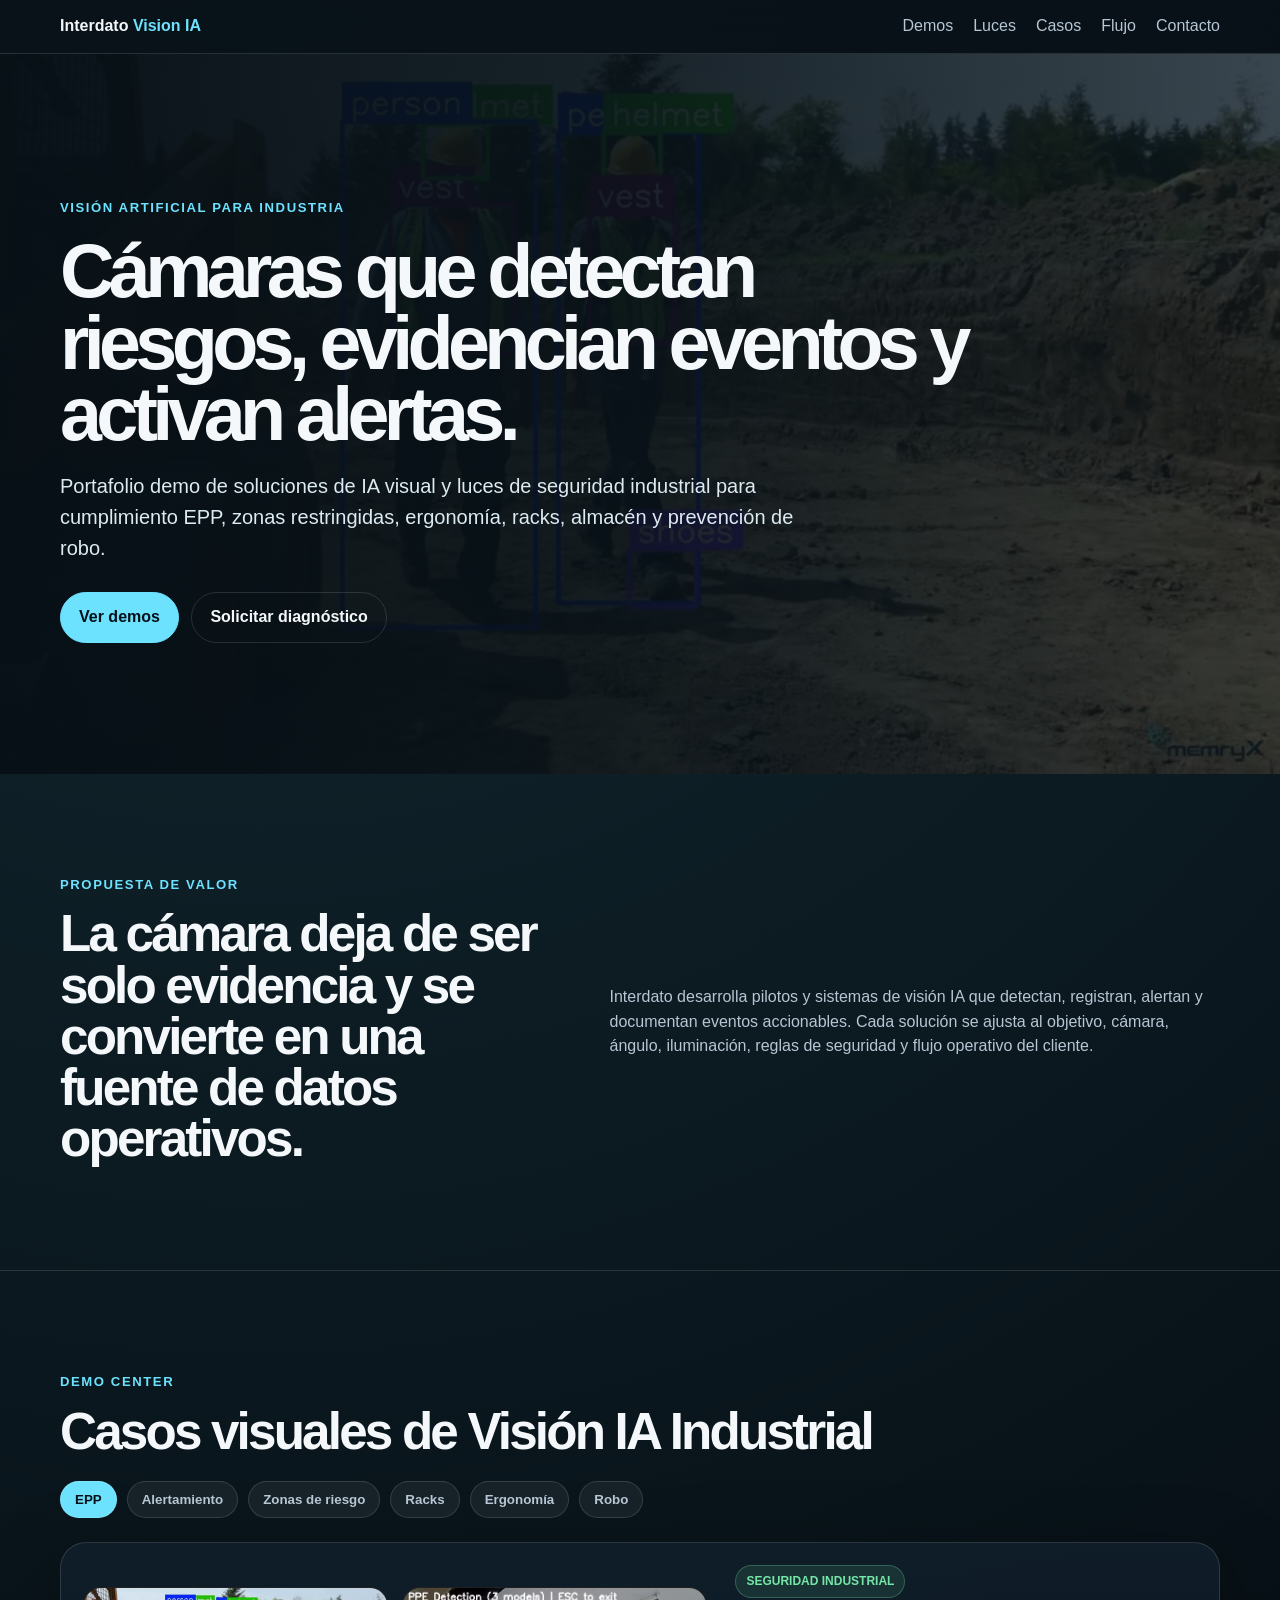
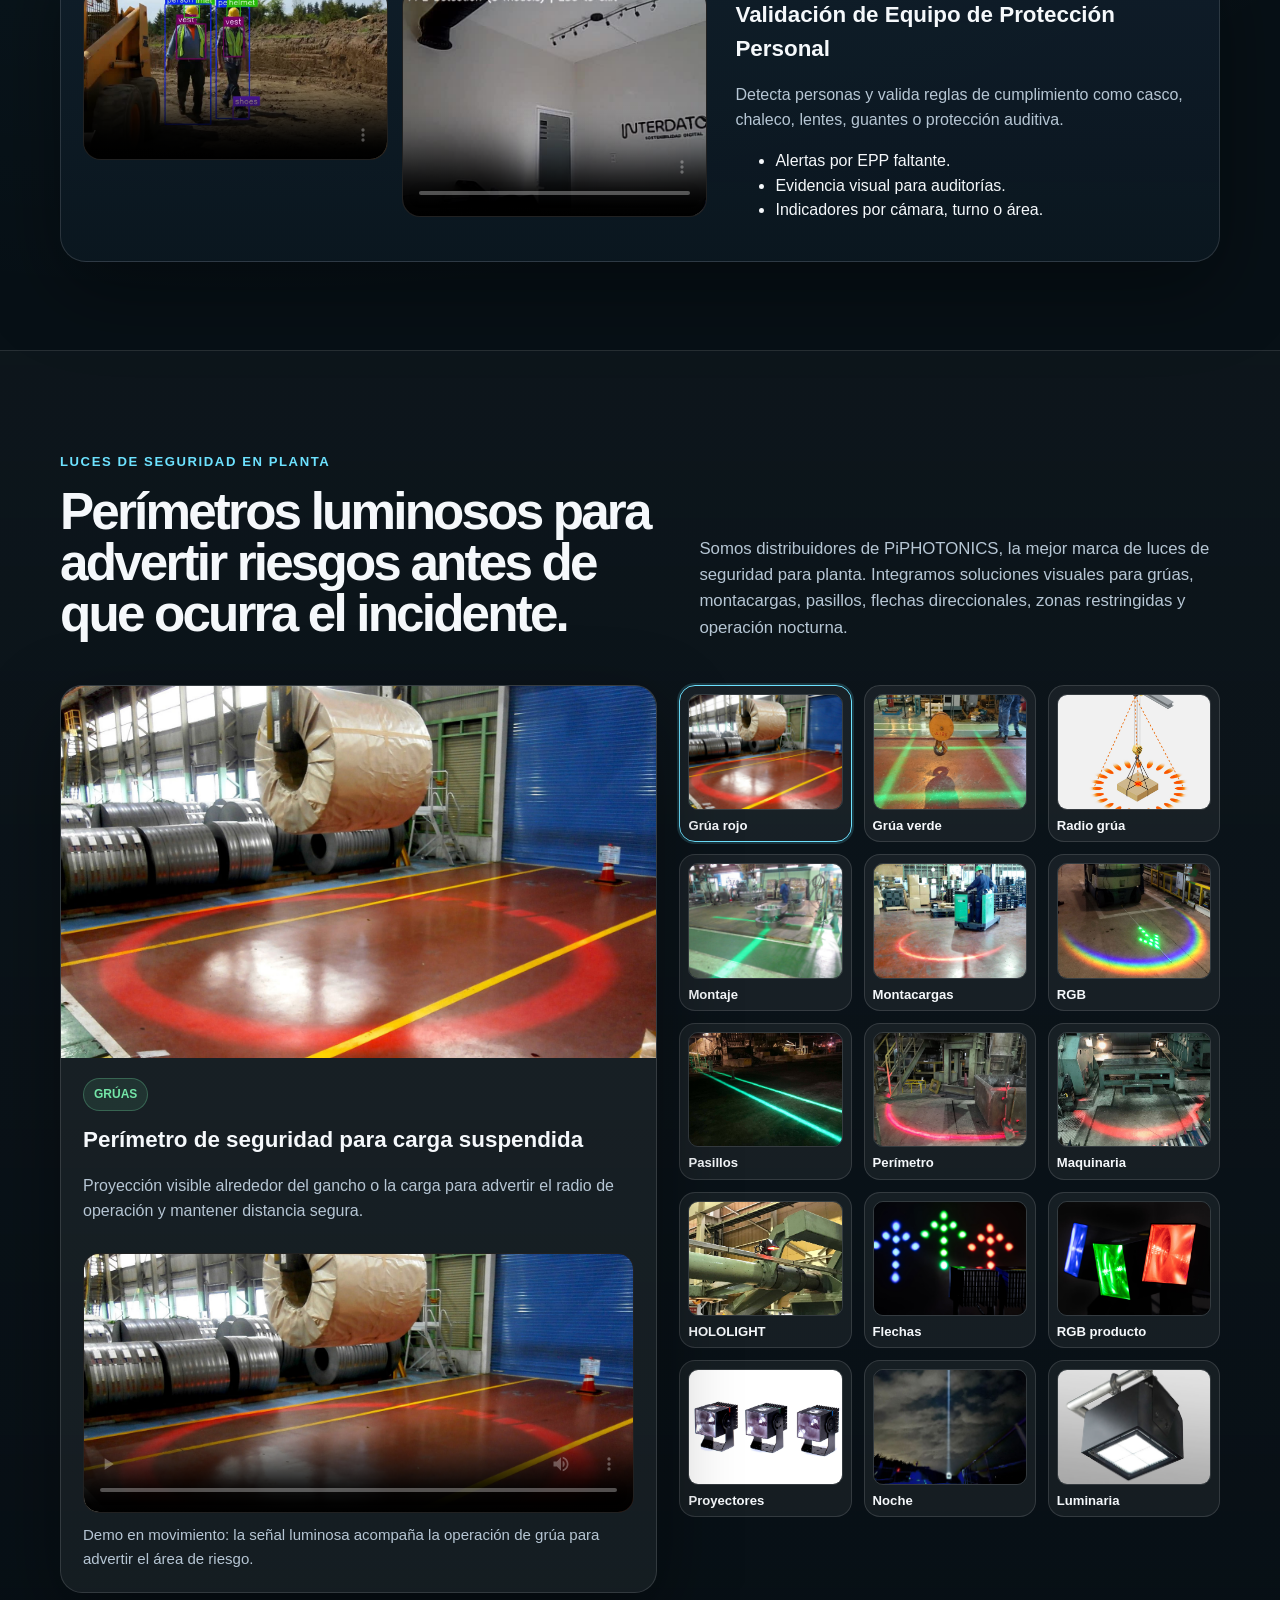
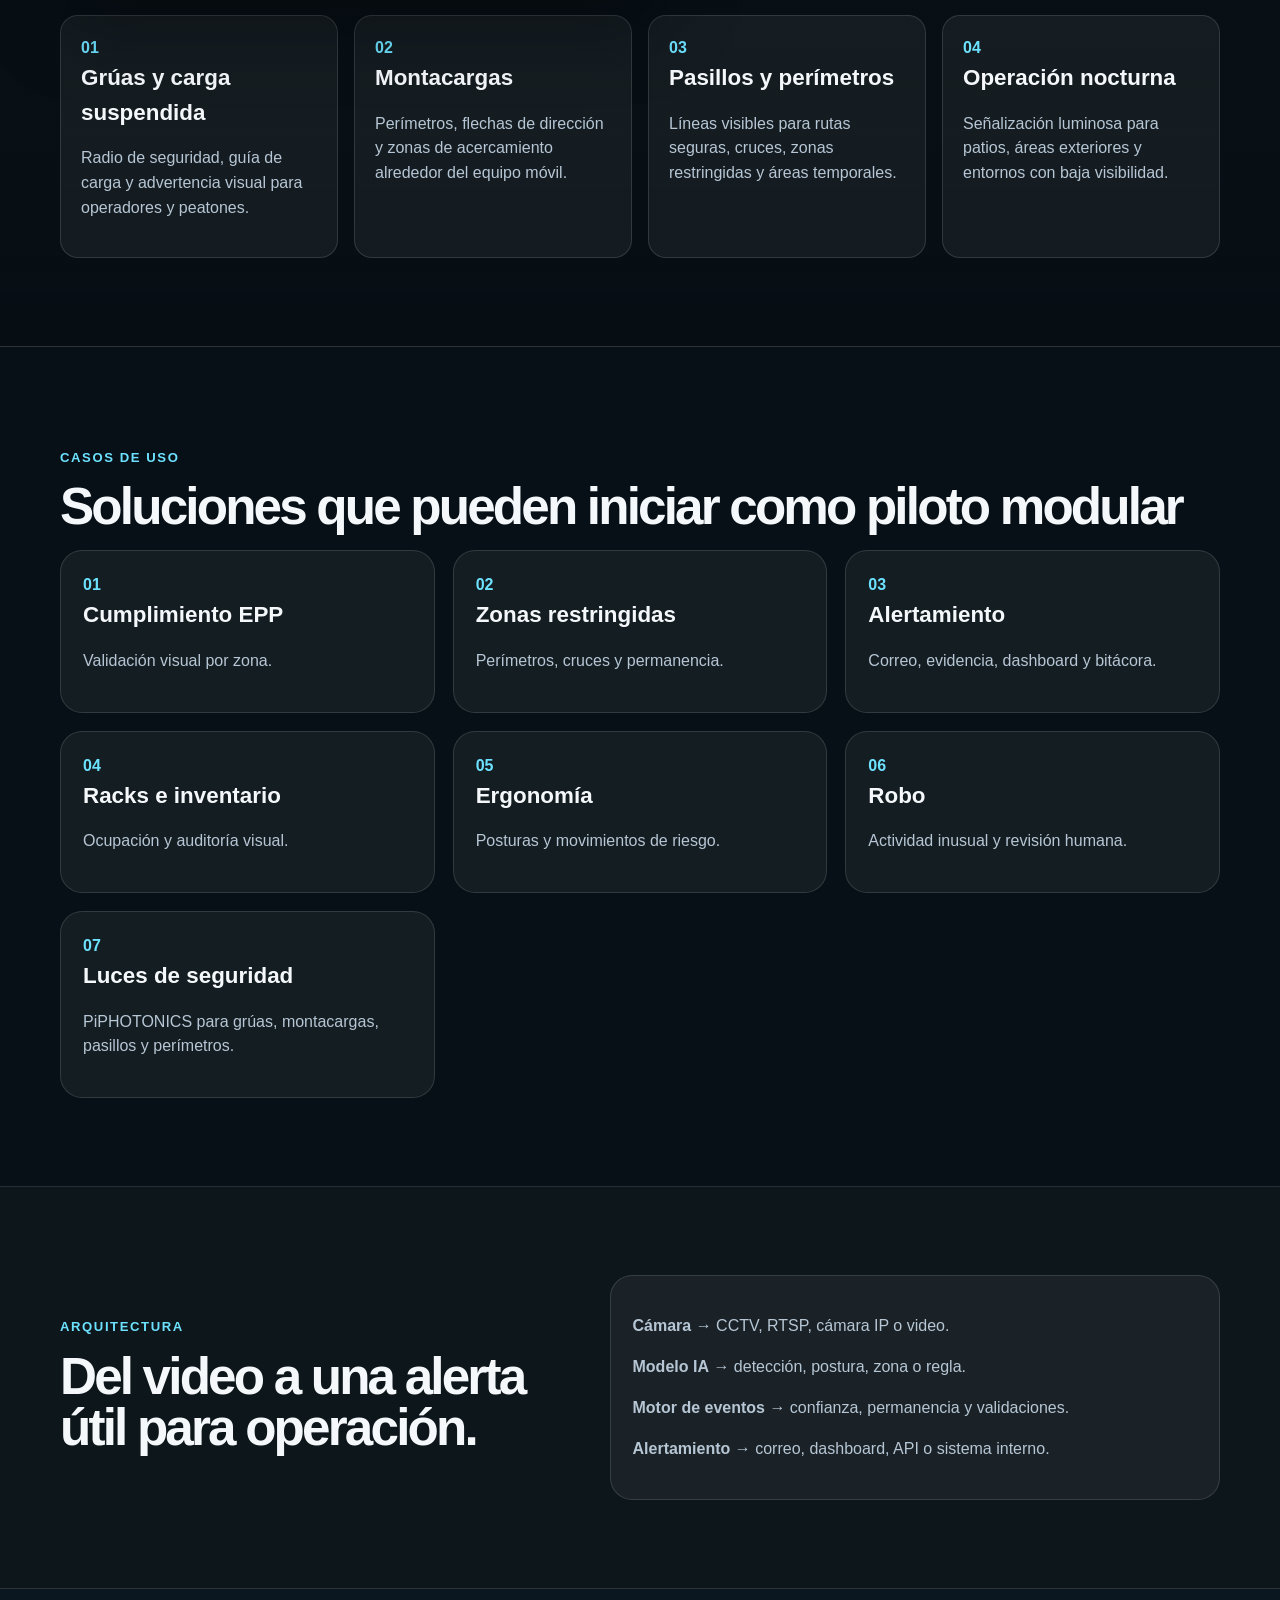
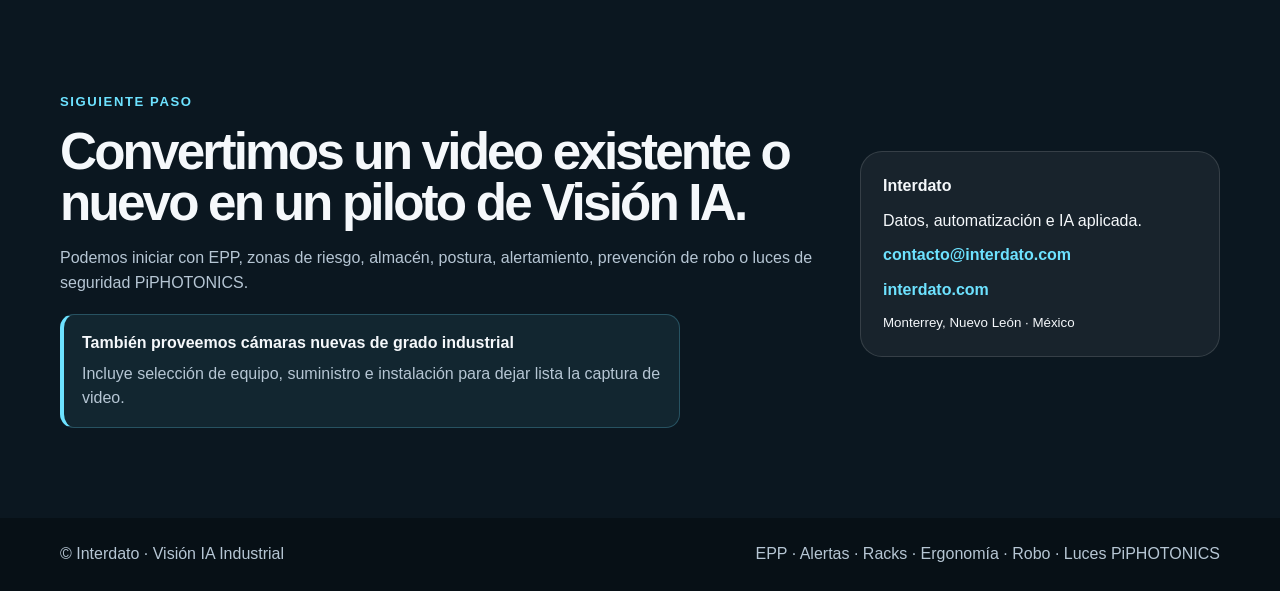
==== index.html @ edb92ef6 "Add crane movement safety light video" ====
<!doctype html>
<html lang="es">
  <head>
    <meta charset="utf-8">
    <meta name="viewport" content="width=device-width,initial-scale=1">
    <title>Interdato | Visión IA Industrial</title>
    <meta name="description" content="Portafolio demo de soluciones con visión IA para EPP, alertamiento, zonas de riesgo, racks, ergonomía y detección de robo.">
    <link rel="stylesheet" href="styles.css">
    <link rel="stylesheet" href="photonics.css">
  </head>
  <body>
    <nav>
      <div class="container nav">
        <a class="brand" href="#inicio">Interdato <span>Vision IA</span></a>
        <button id="menu">☰</button>
        <div id="links">
          <a href="#demos">Demos</a>
          <a href="#luces">Luces</a>
          <a href="#casos">Casos</a>
          <a href="#flujo">Flujo</a>
          <a href="#contacto">Contacto</a>
        </div>
      </div>
    </nav>

    <header id="inicio" class="hero">
      <video autoplay muted loop playsinline poster="assets/images/poster-epp-validacion-2.jpg">
        <source src="assets/videos/epp-validacion-2.mp4" type="video/mp4">
      </video>
      <div class="shade"></div>
      <div class="container hero-content">
        <p class="eyebrow">Visión artificial para industria</p>
        <h1>Cámaras que detectan riesgos, evidencian eventos y activan alertas.</h1>
        <p class="lead">Portafolio demo de soluciones de IA visual y luces de seguridad industrial para cumplimiento EPP, zonas restringidas, ergonomía, racks, almacén y prevención de robo.</p>
        <div>
          <a class="btn primary" href="#demos">Ver demos</a>
          <a class="btn" href="#contacto">Solicitar diagnóstico</a>
        </div>
      </div>
    </header>

    <main>
      <section class="section">
        <div class="container intro">
          <div>
            <p class="kicker">Propuesta de valor</p>
            <h2>La cámara deja de ser solo evidencia y se convierte en una fuente de datos operativos.</h2>
          </div>
          <p>Interdato desarrolla pilotos y sistemas de visión IA que detectan, registran, alertan y documentan eventos accionables. Cada solución se ajusta al objetivo, cámara, ángulo, iluminación, reglas de seguridad y flujo operativo del cliente.</p>
        </div>
      </section>

      <section class="section" id="demos">
        <div class="container">
          <p class="kicker">Demo center</p>
          <h2>Casos visuales de Visión IA Industrial</h2>
          <div class="tabs">
            <button class="active" data-tab="epp">EPP</button>
            <button data-tab="alertas">Alertamiento</button>
            <button data-tab="riesgo">Zonas de riesgo</button>
            <button data-tab="racks">Racks</button>
            <button data-tab="ergonomia">Ergonomía</button>
            <button data-tab="robo">Robo</button>
          </div>

          <article id="epp" class="panel active">
            <div class="videos">
              <video controls playsinline poster="assets/images/poster-epp-validacion-2.jpg">
                <source src="assets/videos/epp-validacion-2.mp4">
              </video>
              <video controls playsinline poster="assets/images/poster-epp-validacion-1.jpg">
                <source src="assets/videos/epp-validacion-1.mp4">
              </video>
            </div>
            <div>
              <span class="tag">Seguridad industrial</span>
              <h3>Validación de Equipo de Protección Personal</h3>
              <p>Detecta personas y valida reglas de cumplimiento como casco, chaleco, lentes, guantes o protección auditiva.</p>
              <ul>
                <li>Alertas por EPP faltante.</li>
                <li>Evidencia visual para auditorías.</li>
                <li>Indicadores por cámara, turno o área.</li>
              </ul>
            </div>
          </article>

          <article id="alertas" class="panel">
            <div class="alertgrid">
              <video controls playsinline poster="assets/images/poster-alertamiento-automatico.jpg">
                <source src="assets/videos/alertamiento-automatico.mp4">
              </video>
              <img src="assets/images/alerta-email.jpg" alt="Alerta por correo">
            </div>
            <div>
              <span class="tag">Automatización</span>
              <h3>Alertamiento automático con evidencia</h3>
              <p>Cuando el modelo detecta una condición crítica, el sistema envía alerta con imagen, fecha, cámara y regla incumplida.</p>
              <button class="btn primary" id="simulate">Simular alerta</button>
              <div class="event" id="event">Sin alerta crítica activa</div>
            </div>
          </article>

          <article id="riesgo" class="panel">
            <img src="assets/images/zonas-restringidas-perimetros.png" alt="Visual de zonas restringidas, perímetros, cruces y permanencia">
            <div>
              <span class="tag">Prevención operativa</span>
              <h3>Zonas restringidas, perímetros y permanencia</h3>
              <p>Define áreas virtuales sobre video para detectar presencia, permanencia, cruce de línea o ingreso no autorizado en accesos críticos.</p>
            </div>
          </article>

          <article id="racks" class="panel">
            <div class="rack-demo">
              <img src="assets/images/racks-industriales-estados.png" alt="Racks industriales con estados lleno, hay espacio y vacío">
              <div class="rack-states">
                <span class="rack-state full">Lleno</span>
                <span class="rack-state space">Hay espacio</span>
                <span class="rack-state empty">Vacío</span>
              </div>
              <video controls playsinline poster="assets/images/poster-inventario-racks.jpg">
                <source src="assets/videos/inventario-racks.mp4">
              </video>
            </div>
            <div>
              <span class="tag">Almacén</span>
              <h3>Inventario visual en racks industriales</h3>
              <p>Clasifica cada posición del rack para saber si está lleno, tiene espacio disponible o quedó vacío.</p>
              <ul>
                <li><b>Lleno:</b> bahía ocupada sin capacidad disponible.</li>
                <li><b>Hay espacio:</b> ocupación parcial para reabasto o acomodo.</li>
                <li><b>Vacío:</b> posición libre o diferencia contra inventario esperado.</li>
              </ul>
              <button class="btn primary" id="simulateRack">Simular alerta de rack</button>
              <div class="event" id="rackEvent">Rack sin cambios críticos</div>
            </div>
          </article>

          <article id="ergonomia" class="panel">
            <div class="ergo-demo">
              <video controls playsinline poster="assets/images/poster-postura-ergonomia.jpg">
                <source src="assets/videos/postura-ergonomia.mp4">
              </video>
              <img src="assets/images/ergonomia-brazos-sobre-hombros.png" alt="Alerta ergonómica por brazos arriba de los hombros">
            </div>
            <div>
              <span class="tag">Ergonomía</span>
              <h3>Detección de postura y riesgo ergonómico</h3>
              <p>Estima posturas, ángulos corporales y patrones de movimiento para apoyar programas preventivos.</p>
              <ul>
                <li>Detecta brazos por encima de los hombros.</li>
                <li>Registra permanencia o repetición de la postura.</li>
                <li>Envía alerta preventiva para revisión ergonómica.</li>
              </ul>
              <button class="btn primary" id="simulateErgo">Simular alerta ergonómica</button>
              <div class="event" id="ergoEvent">Sin alerta ergonómica activa</div>
            </div>
          </article>

          <article id="robo" class="panel">
            <div class="videos">
              <video controls playsinline poster="assets/images/poster-deteccion-riesgo-robo.jpg">
                <source src="assets/videos/deteccion-riesgo-robo.mp4">
              </video>
              <video controls playsinline poster="assets/images/poster-robo-evento.jpg">
                <source src="assets/videos/robo-evento.mp4">
              </video>
              <video controls playsinline poster="assets/images/poster-robo-zona-riesgo.jpg">
                <source src="assets/videos/robo-zona-riesgo.mp4">
              </video>
            </div>
            <div>
              <span class="tag">Seguridad patrimonial</span>
              <h3>Detección de comportamientos de riesgo de robo</h3>
              <p>Apoya el monitoreo de eventos sospechosos, manipulación irregular, permanencia inusual o zonas sensibles.</p>
            </div>
          </article>
        </div>
      </section>

      <section class="section lights-section" id="luces">
        <div class="container">
          <div class="lights-header">
            <div>
              <p class="kicker">Luces de seguridad en planta</p>
              <h2>Perímetros luminosos para advertir riesgos antes de que ocurra el incidente.</h2>
            </div>
            <p>Somos distribuidores de PiPHOTONICS, la mejor marca de luces de seguridad para planta. Integramos soluciones visuales para grúas, montacargas, pasillos, flechas direccionales, zonas restringidas y operación nocturna.</p>
          </div>

          <div class="lights-demo">
            <div class="lights-stage">
              <img id="lightMain" src="assets/images/photonics/grua-perimetro-rojo.jpg" alt="Perímetro rojo proyectado alrededor de carga suspendida">
              <div class="light-caption">
                <span class="tag" id="lightTag">Grúas</span>
                <h3 id="lightTitle">Perímetro de seguridad para carga suspendida</h3>
                <p id="lightDesc">Proyección visible alrededor del gancho o la carga para advertir el radio de operación y mantener distancia segura.</p>
              </div>
              <div class="light-video">
                <video controls playsinline poster="assets/images/photonics/grua-perimetro-rojo.jpg">
                  <source src="assets/videos/grua-en-movimiento.mp4" type="video/mp4">
                </video>
                <p>Demo en movimiento: la señal luminosa acompaña la operación de grúa para advertir el área de riesgo.</p>
              </div>
            </div>

            <div class="light-thumbs" aria-label="Demo de luces de seguridad">
              <button class="active" data-light-image="assets/images/photonics/grua-perimetro-rojo.jpg" data-light-tag="Grúas" data-light-title="Perímetro de seguridad para carga suspendida" data-light-desc="Proyección visible alrededor del gancho o la carga para advertir el radio de operación y mantener distancia segura.">
                <img src="assets/images/photonics/grua-perimetro-rojo.jpg" alt="">
                <span>Grúa rojo</span>
              </button>
              <button data-light-image="assets/images/photonics/grua-perimetro-verde.jpg" data-light-tag="Grúas" data-light-title="Zona segura proyectada en grúa" data-light-desc="Cuadros o líneas verdes ayudan a delimitar el área de maniobra y a guiar al operador durante izajes.">
                <img src="assets/images/photonics/grua-perimetro-verde.jpg" alt="">
                <span>Grúa verde</span>
              </button>
              <button data-light-image="assets/images/photonics/seguridad-grua-ilustracion.jpg" data-light-tag="Grúas" data-light-title="Radio visual configurable" data-light-desc="La señal luminosa puede adaptarse a la geometría del equipo, radio de giro o zona de carga.">
                <img src="assets/images/photonics/seguridad-grua-ilustracion.jpg" alt="">
                <span>Radio grúa</span>
              </button>
              <button data-light-image="assets/images/photonics/grua-seguridad-proyector.jpg" data-light-tag="Equipo" data-light-title="Proyectores instalados en maquinaria" data-light-desc="Luminarias industriales montadas en estructura para proyectar señales de seguridad directamente sobre piso o zona de trabajo.">
                <img src="assets/images/photonics/grua-seguridad-proyector.jpg" alt="">
                <span>Montaje</span>
              </button>
              <button data-light-image="assets/images/photonics/montacargas-perimetro-rojo.jpg" data-light-tag="Montacargas" data-light-title="Perímetro rojo para montacargas" data-light-desc="Arco luminoso para advertir distancia de seguridad alrededor del equipo móvil en almacenes y áreas compartidas.">
                <img src="assets/images/photonics/montacargas-perimetro-rojo.jpg" alt="">
                <span>Montacargas</span>
              </button>
              <button data-light-image="assets/images/photonics/montacargas-perimetro-rgb.jpg" data-light-tag="Montacargas" data-light-title="Perímetro RGB y flecha de dirección" data-light-desc="Señalización de zona de seguridad y dirección de avance para mejorar visibilidad en cruces, pasillos y maniobras.">
                <img src="assets/images/photonics/montacargas-perimetro-rgb.jpg" alt="">
                <span>RGB</span>
              </button>
              <button data-light-image="assets/images/photonics/pasillo-lineas-verdes.jpg" data-light-tag="Pasillos" data-light-title="Pasillos luminosos temporales" data-light-desc="Líneas proyectadas para separar tránsito peatonal, rutas seguras y áreas de trabajo cuando la pintura no es suficiente.">
                <img src="assets/images/photonics/pasillo-lineas-verdes.jpg" alt="">
                <span>Pasillos</span>
              </button>
              <button data-light-image="assets/images/photonics/perimetro-curvo-planta.jpg" data-light-tag="Perímetros" data-light-title="Delimitación curva de zonas críticas" data-light-desc="Perímetros luminosos para maquinaria, bordes de riesgo, áreas restringidas y zonas de no ingreso.">
                <img src="assets/images/photonics/perimetro-curvo-planta.jpg" alt="">
                <span>Perímetro</span>
              </button>
              <button data-light-image="assets/images/photonics/perimetro-curvo-maquinaria.jpg" data-light-tag="Perímetros" data-light-title="Alerta visual en maquinaria" data-light-desc="Luz roja proyectada para resaltar zona de riesgo alrededor de equipo industrial y puntos de operación.">
                <img src="assets/images/photonics/perimetro-curvo-maquinaria.jpg" alt="">
                <span>Maquinaria</span>
              </button>
              <button data-light-image="assets/images/photonics/hololight-zona-perimetro.jpg" data-light-tag="Perímetros" data-light-title="HOLOLIGHT para zonas de perímetro" data-light-desc="Proyección nítida sobre piso para delimitar áreas de seguridad sin depender solo de señalética fija.">
                <img src="assets/images/photonics/hololight-zona-perimetro.jpg" alt="">
                <span>HOLOLIGHT</span>
              </button>
              <button data-light-image="assets/images/photonics/flechas-direccion-azul-verde-rojo.jpg" data-light-tag="Dirección" data-light-title="Flechas y direcciones a la medida" data-light-desc="Proyección de flechas, colores o patrones para guiar flujo, advertir dirección de movimiento o señalizar condiciones.">
                <img src="assets/images/photonics/flechas-direccion-azul-verde-rojo.jpg" alt="">
                <span>Flechas</span>
              </button>
              <button data-light-image="assets/images/photonics/luces-rgb-producto.jpg" data-light-tag="Producto" data-light-title="Colores para distintos niveles de alerta" data-light-desc="Luces azul, verde y roja para codificar rutas, zonas seguras, advertencias y estados operativos.">
                <img src="assets/images/photonics/luces-rgb-producto.jpg" alt="">
                <span>RGB producto</span>
              </button>
              <button data-light-image="assets/images/photonics/proyectores-seguridad-producto.jpg" data-light-tag="Producto" data-light-title="Proyectores industriales PiPHOTONICS" data-light-desc="Hardware compacto para proyectar patrones luminosos de alta visibilidad en ambientes industriales.">
                <img src="assets/images/photonics/proyectores-seguridad-producto.jpg" alt="">
                <span>Proyectores</span>
              </button>
              <button data-light-image="assets/images/photonics/luz-noche-haz.jpg" data-light-tag="Noche" data-light-title="Visibilidad nocturna y exterior" data-light-desc="Haz luminoso para operación nocturna, patios, áreas exteriores y zonas con baja iluminación.">
                <img src="assets/images/photonics/luz-noche-haz.jpg" alt="">
                <span>Noche</span>
              </button>
              <button data-light-image="assets/images/photonics/luz-noche-equipo.jpg" data-light-tag="Equipo" data-light-title="Luminaria para montaje industrial" data-light-desc="Equipo de iluminación para instalación fija o en estructura, pensado para entornos de planta.">
                <img src="assets/images/photonics/luz-noche-equipo.jpg" alt="">
                <span>Luminaria</span>
              </button>
            </div>
          </div>

          <div class="light-cases">
            <article>
              <b>01</b>
              <h3>Grúas y carga suspendida</h3>
              <p>Radio de seguridad, guía de carga y advertencia visual para operadores y peatones.</p>
            </article>
            <article>
              <b>02</b>
              <h3>Montacargas</h3>
              <p>Perímetros, flechas de dirección y zonas de acercamiento alrededor del equipo móvil.</p>
            </article>
            <article>
              <b>03</b>
              <h3>Pasillos y perímetros</h3>
              <p>Líneas visibles para rutas seguras, cruces, zonas restringidas y áreas temporales.</p>
            </article>
            <article>
              <b>04</b>
              <h3>Operación nocturna</h3>
              <p>Señalización luminosa para patios, áreas exteriores y entornos con baja visibilidad.</p>
            </article>
          </div>
        </div>
      </section>

      <section id="casos" class="section">
        <div class="container">
          <p class="kicker">Casos de uso</p>
          <h2>Soluciones que pueden iniciar como piloto modular</h2>
          <div class="grid">
            <article>
              <b>01</b>
              <h3>Cumplimiento EPP</h3>
              <p>Validación visual por zona.</p>
            </article>
            <article>
              <b>02</b>
              <h3>Zonas restringidas</h3>
              <p>Perímetros, cruces y permanencia.</p>
            </article>
            <article>
              <b>03</b>
              <h3>Alertamiento</h3>
              <p>Correo, evidencia, dashboard y bitácora.</p>
            </article>
            <article>
              <b>04</b>
              <h3>Racks e inventario</h3>
              <p>Ocupación y auditoría visual.</p>
            </article>
            <article>
              <b>05</b>
              <h3>Ergonomía</h3>
              <p>Posturas y movimientos de riesgo.</p>
            </article>
            <article>
              <b>06</b>
              <h3>Robo</h3>
              <p>Actividad inusual y revisión humana.</p>
            </article>
            <article>
              <b>07</b>
              <h3>Luces de seguridad</h3>
              <p>PiPHOTONICS para grúas, montacargas, pasillos y perímetros.</p>
            </article>
          </div>
        </div>
      </section>

      <section id="flujo" class="section flow">
        <div class="container intro">
          <div>
            <p class="kicker">Arquitectura</p>
            <h2>Del video a una alerta útil para operación.</h2>
          </div>
          <div class="steps">
            <p><b>Cámara</b> → CCTV, RTSP, cámara IP o video.</p>
            <p><b>Modelo IA</b> → detección, postura, zona o regla.</p>
            <p><b>Motor de eventos</b> → confianza, permanencia y validaciones.</p>
            <p><b>Alertamiento</b> → correo, dashboard, API o sistema interno.</p>
          </div>
        </div>
      </section>

      <section class="cta" id="contacto">
        <div class="container contact">
          <div>
            <p class="kicker">Siguiente paso</p>
            <h2>Convertimos un video existente o nuevo en un piloto de Visión IA.</h2>
            <p>Podemos iniciar con EPP, zonas de riesgo, almacén, postura, alertamiento, prevención de robo o luces de seguridad PiPHOTONICS.</p>
            <div class="camera-note">
              <strong>También proveemos cámaras nuevas de grado industrial</strong>
              <span>Incluye selección de equipo, suministro e instalación para dejar lista la captura de video.</span>
            </div>
          </div>
          <div class="card">
            <strong>Interdato</strong>
            <span>Datos, automatización e IA aplicada.</span>
            <a href="mailto:contacto@interdato.com?subject=Diagnóstico%20de%20Visión%20IA%20Industrial">contacto@interdato.com</a>
            <a href="https://interdato.com">interdato.com</a>
            <small>Monterrey, Nuevo León · México</small>
          </div>
        </div>
      </section>
    </main>

    <footer>
      <div class="container footer">
        © Interdato · Visión IA Industrial
        <span>EPP · Alertas · Racks · Ergonomía · Robo · Luces PiPHOTONICS</span>
      </div>
    </footer>

    <script src="script.js"></script>
  </body>
</html>
---- styles.css ----
:root{--bg:#071016;--bg2:#0b1720;--card:#101e2a;--text:#f5f8fb;--muted:#b6c6d4;--cyan:#6de2ff;--green:#74e6a8;--line:rgba(255,255,255,.13);--shadow:0 28px 80px rgba(0,0,0,.38)}*{box-sizing:border-box}html{scroll-behavior:smooth}body{margin:0;background:radial-gradient(circle at 20% 0%,rgba(109,226,255,.12),transparent 35%),var(--bg);color:var(--text);font-family:Arial,Helvetica,sans-serif;line-height:1.55}a{color:inherit;text-decoration:none}img,video{max-width:100%;display:block}.container{width:min(1160px,92vw);margin:auto}nav{position:sticky;top:0;z-index:20;background:rgba(7,16,22,.86);backdrop-filter:blur(16px);border-bottom:1px solid var(--line)}.nav{display:flex;justify-content:space-between;align-items:center;padding:14px 0}.brand{font-weight:900}.brand span{color:var(--cyan)}#links{display:flex;gap:20px;color:var(--muted)}#menu{display:none}.hero{position:relative;min-height:720px;display:grid;align-items:center;overflow:hidden}.hero video{position:absolute;inset:0;width:100%;height:100%;object-fit:cover;opacity:.48}.shade{position:absolute;inset:0;background:linear-gradient(90deg,rgba(7,16,22,.98),rgba(7,16,22,.84) 48%,rgba(7,16,22,.45))}.hero-content{position:relative;z-index:1}.eyebrow,.kicker{font-weight:900;color:var(--cyan);text-transform:uppercase;letter-spacing:.12em;font-size:.82rem}h1{font-size:clamp(2.5rem,5.9vw,5.6rem);line-height:.95;letter-spacing:-.075em;max-width:930px;margin:18px 0}h2{font-size:clamp(2rem,4vw,3.4rem);line-height:1;letter-spacing:-.055em;margin:0 0 18px}h3{font-size:1.4rem;margin:0 0 10px}p{color:var(--muted)}.lead{font-size:1.25rem;color:#dceaf2;max-width:760px}.btn{display:inline-flex;margin:8px 8px 0 0;border:1px solid var(--line);border-radius:999px;padding:12px 18px;font-weight:900}.primary{background:var(--cyan);color:#041018;border-color:var(--cyan)}.section{padding:88px 0;border-bottom:1px solid var(--line)}.intro{display:grid;grid-template-columns:.9fr 1.1fr;gap:50px;align-items:center}.tabs{display:flex;gap:10px;flex-wrap:wrap;margin:24px 0}.tabs button{border:1px solid var(--line);background:rgba(255,255,255,.06);color:var(--muted);border-radius:999px;padding:10px 14px;font-weight:900;cursor:pointer}.tabs .active{background:var(--cyan);color:#041018}.panel{display:none;grid-template-columns:1.15fr .85fr;gap:28px;align-items:center;background:linear-gradient(180deg,rgba(16,30,42,.95),rgba(11,23,32,.94));border:1px solid var(--line);border-radius:26px;padding:22px;box-shadow:var(--shadow)}.panel.active{display:grid}.panel video,.panel img{border-radius:18px;border:1px solid var(--line);background:#000}.videos,.alertgrid{display:grid;grid-template-columns:1fr 1fr;gap:14px}.tag{display:inline-flex;color:var(--green);background:rgba(116,230,168,.1);border:1px solid rgba(116,230,168,.28);padding:6px 10px;border-radius:999px;font-size:.75rem;font-weight:900;text-transform:uppercase}.event{margin-top:16px;padding:14px;border-radius:16px;border:1px solid rgba(109,226,255,.28);background:rgba(109,226,255,.08)}.grid{display:grid;grid-template-columns:repeat(3,1fr);gap:18px}.grid article,.card,.steps{border:1px solid var(--line);background:rgba(255,255,255,.055);border-radius:22px;padding:22px}.grid b{color:var(--cyan)}.flow{background:rgba(255,255,255,.025)}.cta{padding:90px 0;background:var(--bg2)}.contact{display:grid;grid-template-columns:1fr 360px;gap:34px;align-items:center}.card{display:grid;gap:10px}.card a{color:var(--cyan);font-weight:900}.footer{display:flex;justify-content:space-between;gap:14px;padding:24px 0;color:var(--muted);flex-wrap:wrap}.rack-demo,.ergo-demo{display:grid;gap:14px}.rack-states{display:grid;grid-template-columns:repeat(3,1fr);gap:10px}.rack-state{display:flex;align-items:center;justify-content:center;min-height:44px;border-radius:14px;border:1px solid var(--line);font-weight:900;text-align:center}.rack-state.full{color:#6de2ff;background:rgba(109,226,255,.12);border-color:rgba(109,226,255,.36)}.rack-state.space{color:#74e6a8;background:rgba(116,230,168,.12);border-color:rgba(116,230,168,.36)}.rack-state.empty{color:#ffc857;background:rgba(255,200,87,.12);border-color:rgba(255,200,87,.36)}.rack-demo video,.ergo-demo video,.ergo-demo img{max-height:230px;object-fit:cover;width:100%}@media(max-width:900px){#menu{display:block;background:transparent;color:var(--text);border:1px solid var(--line);border-radius:10px;padding:8px}#links{display:none;position:absolute;left:4vw;right:4vw;top:62px;flex-direction:column;background:var(--bg2);border:1px solid var(--line);border-radius:18px;padding:16px}#links.open{display:flex}.hero{min-height:620px}.intro,.panel,.contact{grid-template-columns:1fr}.grid{grid-template-columns:1fr 1fr}.videos,.alertgrid{grid-template-columns:1fr}}@media(max-width:620px){.grid{grid-template-columns:1fr}.rack-states{grid-template-columns:1fr}h1{font-size:2.55rem}.section{padding:64px 0}}
---- photonics.css ----
.lights-section{background:linear-gradient(180deg,rgba(255,255,255,.025),rgba(6,13,19,.68))}.lights-header{display:grid;grid-template-columns:1fr .86fr;gap:34px;align-items:end;margin-bottom:28px}.lights-header p:last-child{font-size:1.05rem}.lights-demo{display:grid;grid-template-columns:1.05fr .95fr;gap:22px;align-items:start}.lights-stage{position:sticky;top:92px;border:1px solid var(--line);border-radius:22px;background:rgba(255,255,255,.055);overflow:hidden;box-shadow:var(--shadow)}.lights-stage img{width:100%;aspect-ratio:16/10;object-fit:cover;border:0;border-radius:0}.light-caption{padding:20px 22px 14px}.light-caption h3{margin-top:12px}.light-video{display:grid;gap:10px;padding:0 22px 22px}.light-video video{width:100%;max-height:260px;object-fit:cover;border:1px solid var(--line);border-radius:16px;background:#000}.light-video p{margin:0;font-size:.94rem}.light-thumbs{display:grid;grid-template-columns:repeat(3,1fr);gap:12px}.light-thumbs button{display:grid;gap:8px;min-height:138px;border:1px solid var(--line);border-radius:16px;background:rgba(255,255,255,.055);color:var(--text);padding:8px;cursor:pointer;text-align:left}.light-thumbs button.active{border-color:var(--cyan);box-shadow:0 0 0 2px rgba(109,226,255,.16)}.light-thumbs img{width:100%;aspect-ratio:4/3;object-fit:cover;border-radius:10px;border:1px solid var(--line)}.light-thumbs span{font-size:.82rem;font-weight:900;line-height:1.15}.light-cases{display:grid;grid-template-columns:repeat(4,1fr);gap:16px;margin-top:22px}.light-cases article{border:1px solid var(--line);border-radius:18px;background:rgba(255,255,255,.055);padding:20px}.light-cases b{color:var(--cyan)}.camera-note{display:grid;gap:6px;margin-top:18px;max-width:620px;padding:16px 18px;border:1px solid rgba(109,226,255,.24);border-left:4px solid var(--cyan);border-radius:14px;background:rgba(109,226,255,.075)}.camera-note strong{color:var(--text)}.camera-note span{color:var(--muted)}@media(max-width:980px){.lights-header,.lights-demo{grid-template-columns:1fr}.lights-stage{position:relative;top:auto}.light-cases{grid-template-columns:1fr 1fr}}@media(max-width:620px){.light-thumbs,.light-cases{grid-template-columns:1fr}.light-thumbs button{grid-template-columns:120px 1fr;align-items:center;min-height:auto}.light-thumbs img{aspect-ratio:1.25/1}}
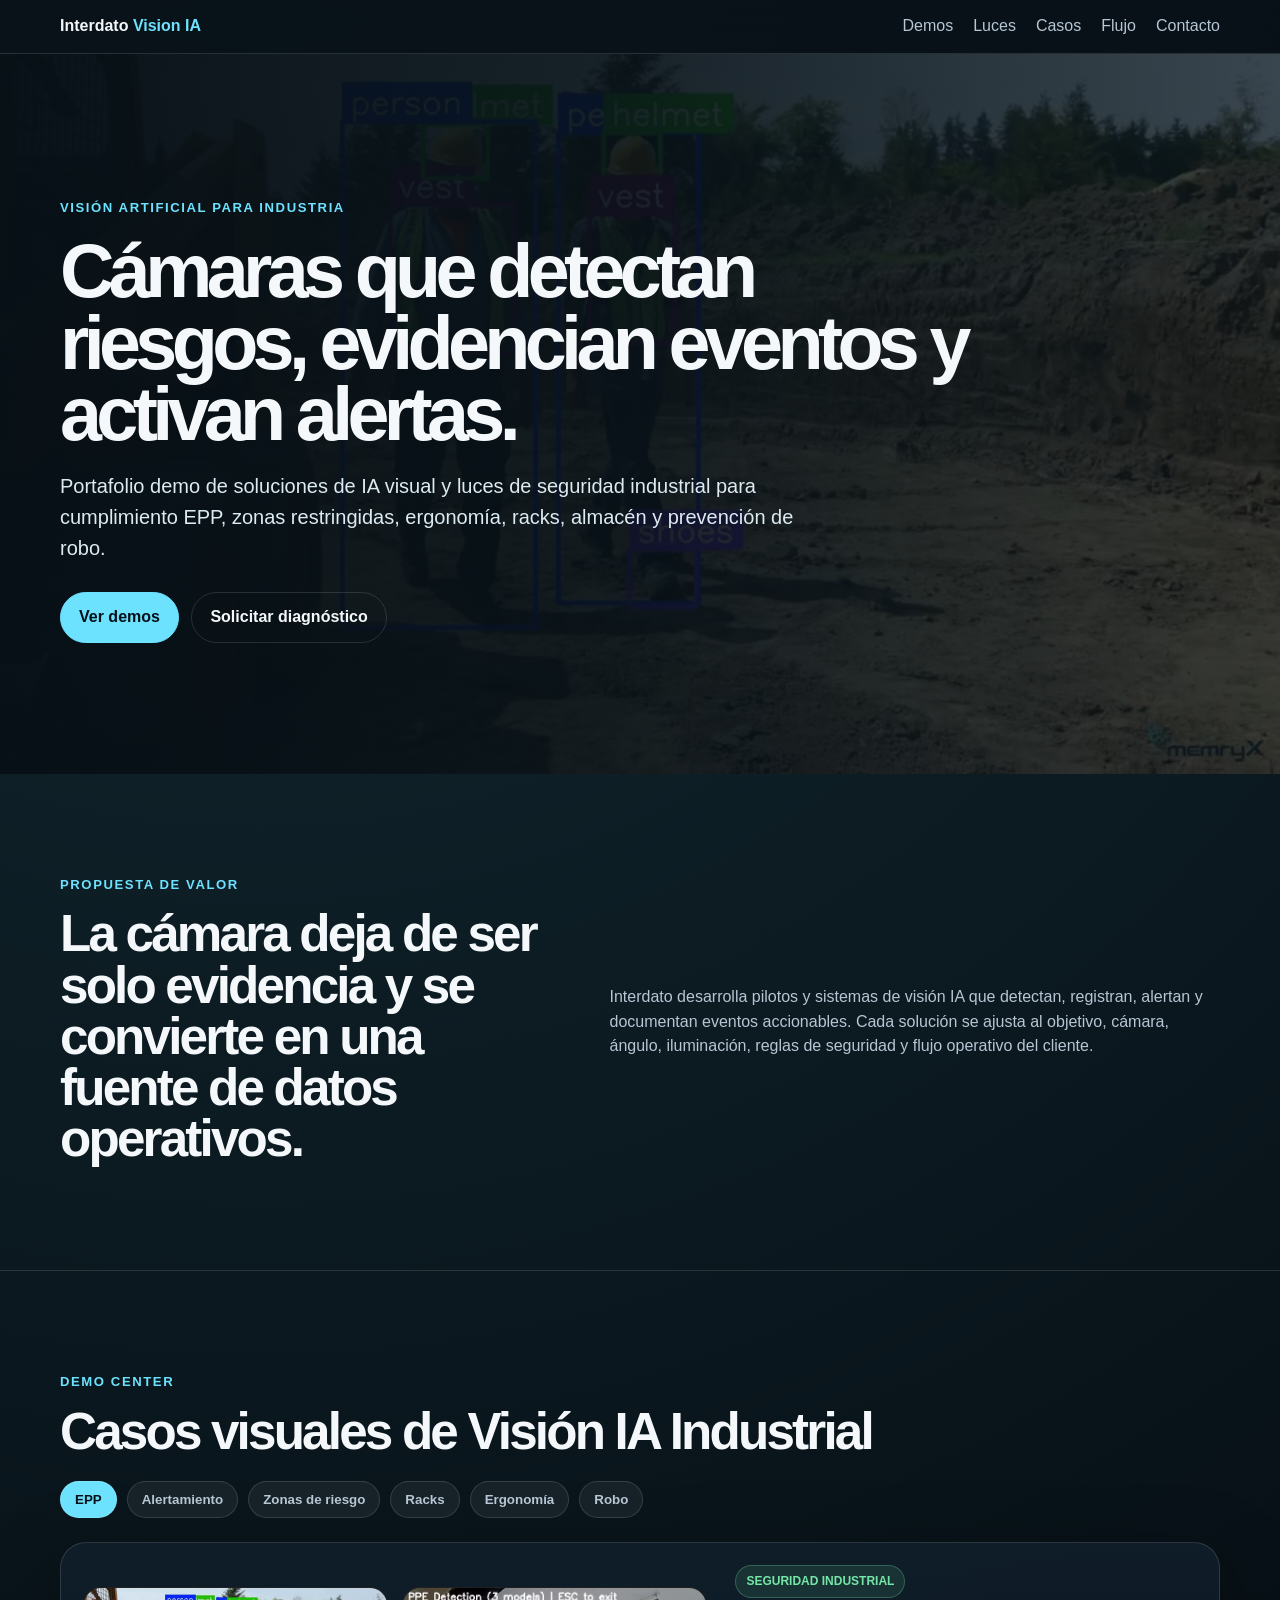
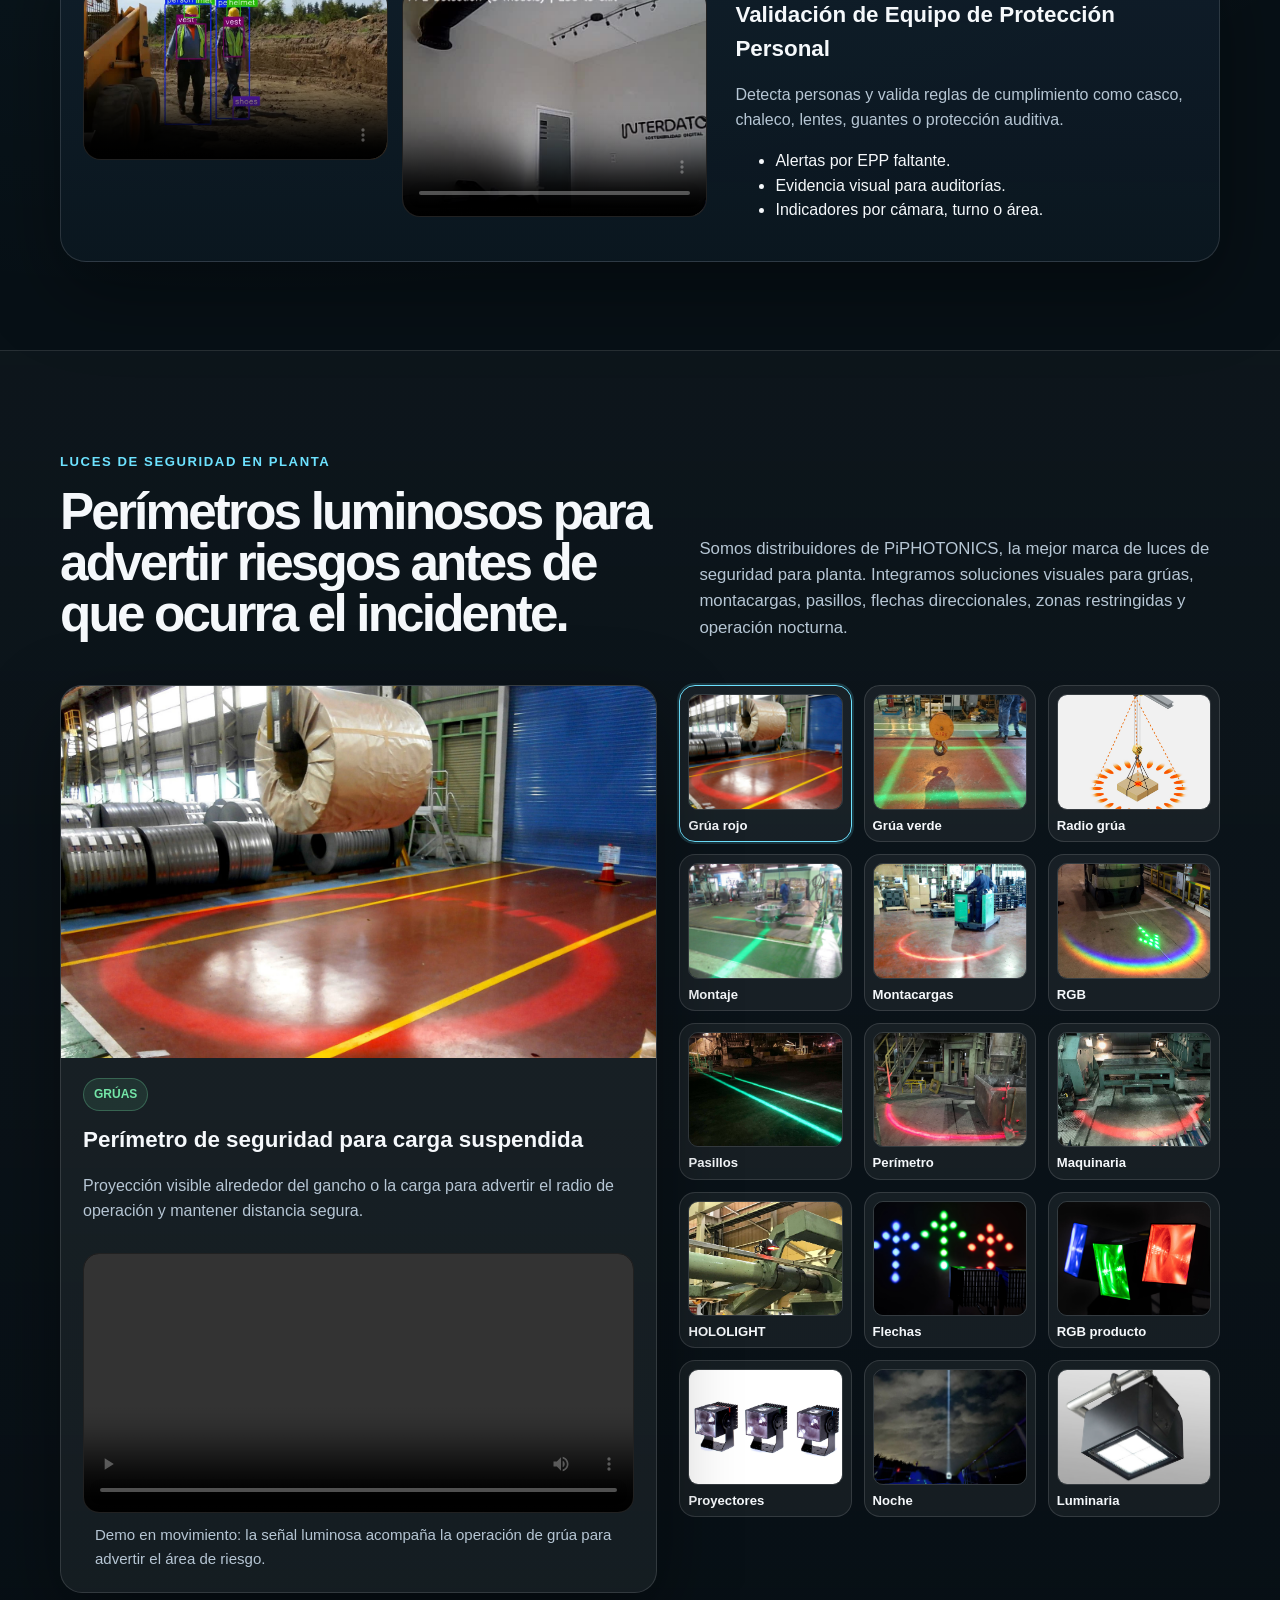
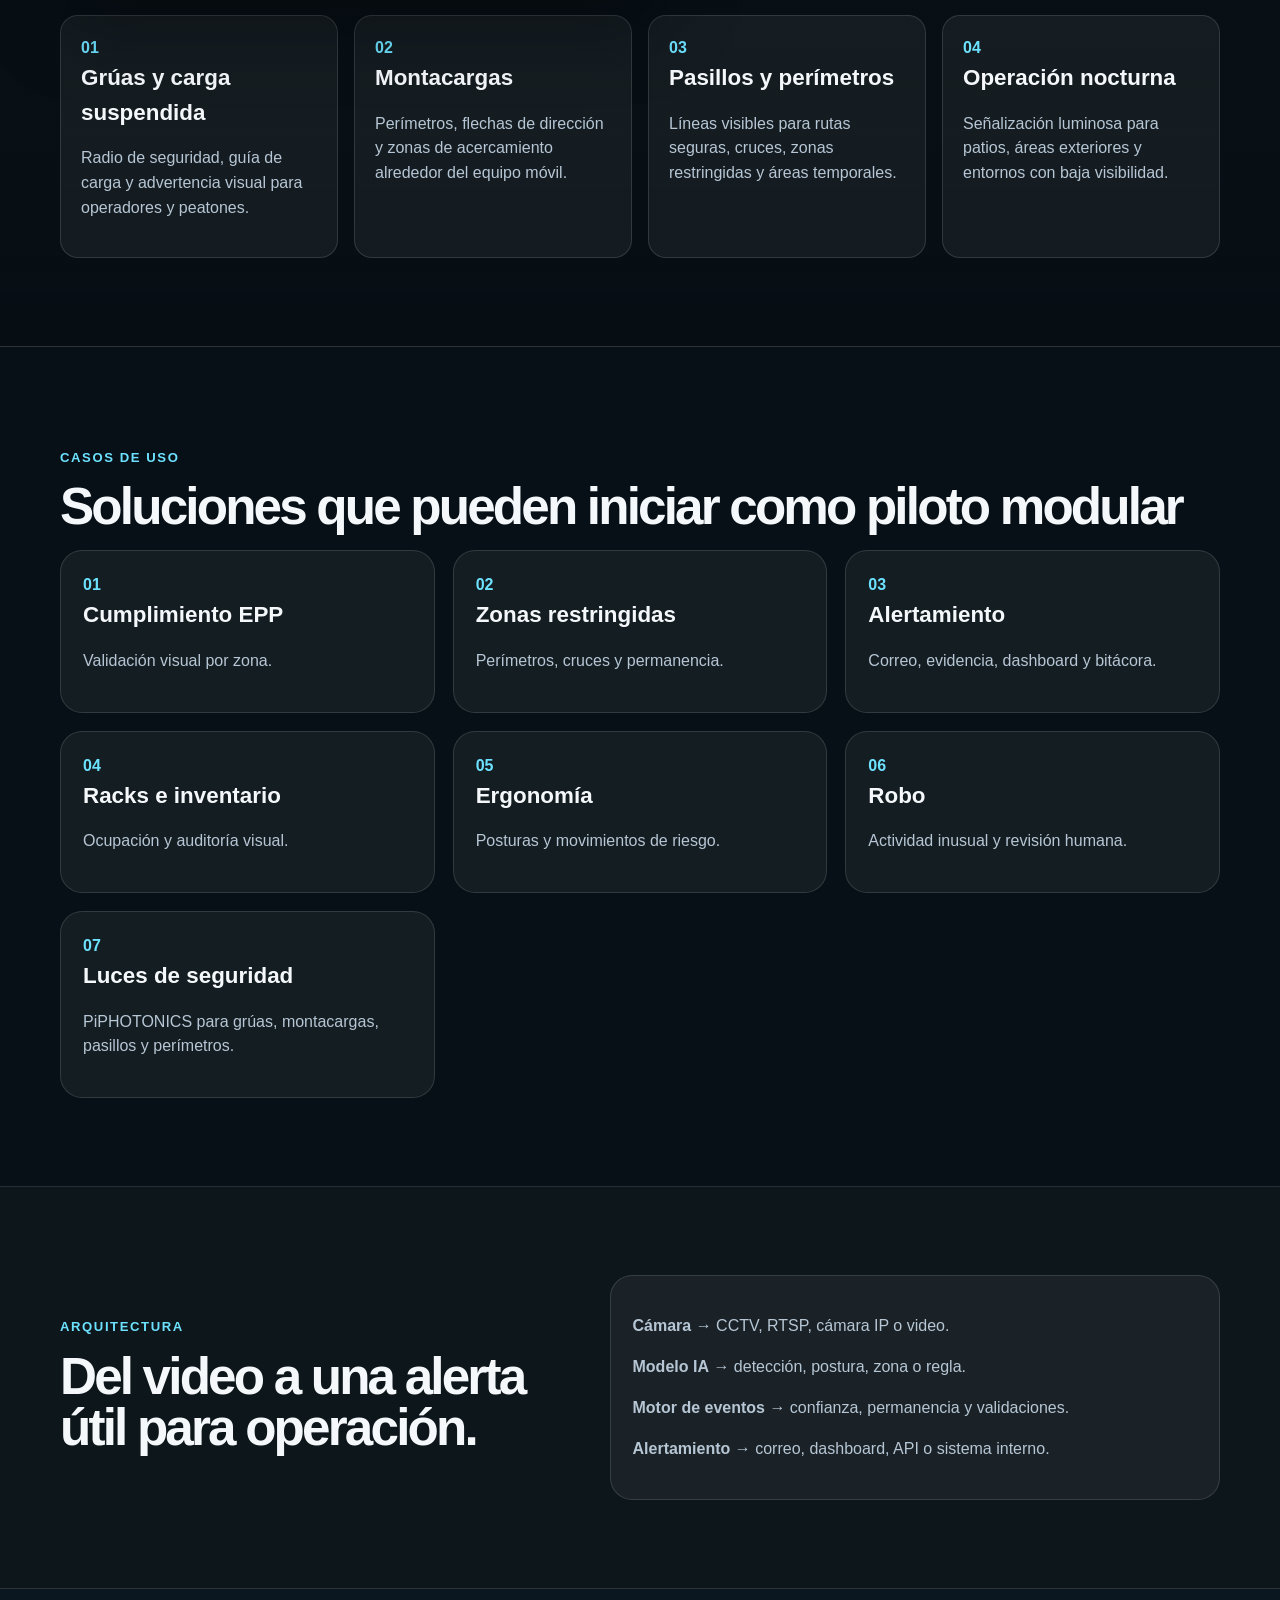
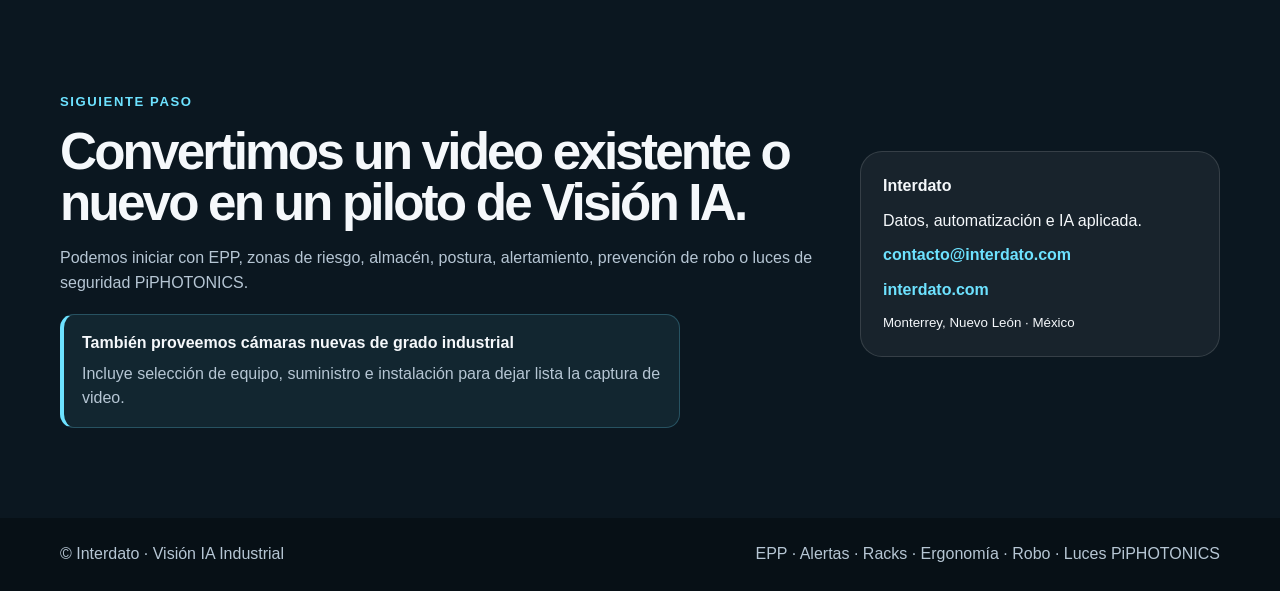
==== commit 5e5999f3: "Improve crane video thumbnail layout" ====
--- a/index.html
+++ b/index.html
@@ -196,7 +196,7 @@
                 <p id="lightDesc">Proyección visible alrededor del gancho o la carga para advertir el radio de operación y mantener distancia segura.</p>
               </div>
               <div class="light-video">
-                <video controls playsinline poster="assets/images/photonics/grua-perimetro-rojo.jpg">
+                <video controls playsinline preload="metadata">
                   <source src="assets/videos/grua-en-movimiento.mp4" type="video/mp4">
                 </video>
                 <p>Demo en movimiento: la señal luminosa acompaña la operación de grúa para advertir el área de riesgo.</p>
--- a/photonics.css
+++ b/photonics.css
@@ -1 +1 @@
-.lights-section{background:linear-gradient(180deg,rgba(255,255,255,.025),rgba(6,13,19,.68))}.lights-header{display:grid;grid-template-columns:1fr .86fr;gap:34px;align-items:end;margin-bottom:28px}.lights-header p:last-child{font-size:1.05rem}.lights-demo{display:grid;grid-template-columns:1.05fr .95fr;gap:22px;align-items:start}.lights-stage{position:sticky;top:92px;border:1px solid var(--line);border-radius:22px;background:rgba(255,255,255,.055);overflow:hidden;box-shadow:var(--shadow)}.lights-stage img{width:100%;aspect-ratio:16/10;object-fit:cover;border:0;border-radius:0}.light-caption{padding:20px 22px 14px}.light-caption h3{margin-top:12px}.light-video{display:grid;gap:10px;padding:0 22px 22px}.light-video video{width:100%;max-height:260px;object-fit:cover;border:1px solid var(--line);border-radius:16px;background:#000}.light-video p{margin:0;font-size:.94rem}.light-thumbs{display:grid;grid-template-columns:repeat(3,1fr);gap:12px}.light-thumbs button{display:grid;gap:8px;min-height:138px;border:1px solid var(--line);border-radius:16px;background:rgba(255,255,255,.055);color:var(--text);padding:8px;cursor:pointer;text-align:left}.light-thumbs button.active{border-color:var(--cyan);box-shadow:0 0 0 2px rgba(109,226,255,.16)}.light-thumbs img{width:100%;aspect-ratio:4/3;object-fit:cover;border-radius:10px;border:1px solid var(--line)}.light-thumbs span{font-size:.82rem;font-weight:900;line-height:1.15}.light-cases{display:grid;grid-template-columns:repeat(4,1fr);gap:16px;margin-top:22px}.light-cases article{border:1px solid var(--line);border-radius:18px;background:rgba(255,255,255,.055);padding:20px}.light-cases b{color:var(--cyan)}.camera-note{display:grid;gap:6px;margin-top:18px;max-width:620px;padding:16px 18px;border:1px solid rgba(109,226,255,.24);border-left:4px solid var(--cyan);border-radius:14px;background:rgba(109,226,255,.075)}.camera-note strong{color:var(--text)}.camera-note span{color:var(--muted)}@media(max-width:980px){.lights-header,.lights-demo{grid-template-columns:1fr}.lights-stage{position:relative;top:auto}.light-cases{grid-template-columns:1fr 1fr}}@media(max-width:620px){.light-thumbs,.light-cases{grid-template-columns:1fr}.light-thumbs button{grid-template-columns:120px 1fr;align-items:center;min-height:auto}.light-thumbs img{aspect-ratio:1.25/1}}
+.lights-section{background:linear-gradient(180deg,rgba(255,255,255,.025),rgba(6,13,19,.68))}.lights-header{display:grid;grid-template-columns:1fr .86fr;gap:34px;align-items:end;margin-bottom:28px}.lights-header p:last-child{font-size:1.05rem}.lights-demo{display:grid;grid-template-columns:1.05fr .95fr;gap:22px;align-items:start}.lights-stage{position:sticky;top:92px;border:1px solid var(--line);border-radius:22px;background:rgba(255,255,255,.055);overflow:hidden;box-shadow:var(--shadow)}.lights-stage img{width:100%;aspect-ratio:16/10;object-fit:cover;border:0;border-radius:0}.light-caption{padding:20px 22px 14px}.light-caption h3{margin-top:12px}.light-video{display:grid;gap:10px;padding:0 22px 22px}.light-video video{width:100%;max-height:260px;object-fit:cover;border:1px solid var(--line);border-radius:16px;background:#000}.light-video p{margin:0;padding:0 12px;font-size:.94rem}.light-thumbs{display:grid;grid-template-columns:repeat(3,1fr);gap:12px}.light-thumbs button{display:grid;gap:8px;min-height:138px;border:1px solid var(--line);border-radius:16px;background:rgba(255,255,255,.055);color:var(--text);padding:8px;cursor:pointer;text-align:left}.light-thumbs button.active{border-color:var(--cyan);box-shadow:0 0 0 2px rgba(109,226,255,.16)}.light-thumbs img{width:100%;aspect-ratio:4/3;object-fit:cover;border-radius:10px;border:1px solid var(--line)}.light-thumbs span{font-size:.82rem;font-weight:900;line-height:1.15}.light-cases{display:grid;grid-template-columns:repeat(4,1fr);gap:16px;margin-top:22px}.light-cases article{border:1px solid var(--line);border-radius:18px;background:rgba(255,255,255,.055);padding:20px}.light-cases b{color:var(--cyan)}.camera-note{display:grid;gap:6px;margin-top:18px;max-width:620px;padding:16px 18px;border:1px solid rgba(109,226,255,.24);border-left:4px solid var(--cyan);border-radius:14px;background:rgba(109,226,255,.075)}.camera-note strong{color:var(--text)}.camera-note span{color:var(--muted)}@media(max-width:980px){.lights-header,.lights-demo{grid-template-columns:1fr}.lights-stage{position:relative;top:auto}.light-cases{grid-template-columns:1fr 1fr}}@media(max-width:620px){.light-thumbs,.light-cases{grid-template-columns:1fr}.light-thumbs button{grid-template-columns:120px 1fr;align-items:center;min-height:auto}.light-thumbs img{aspect-ratio:1.25/1}}
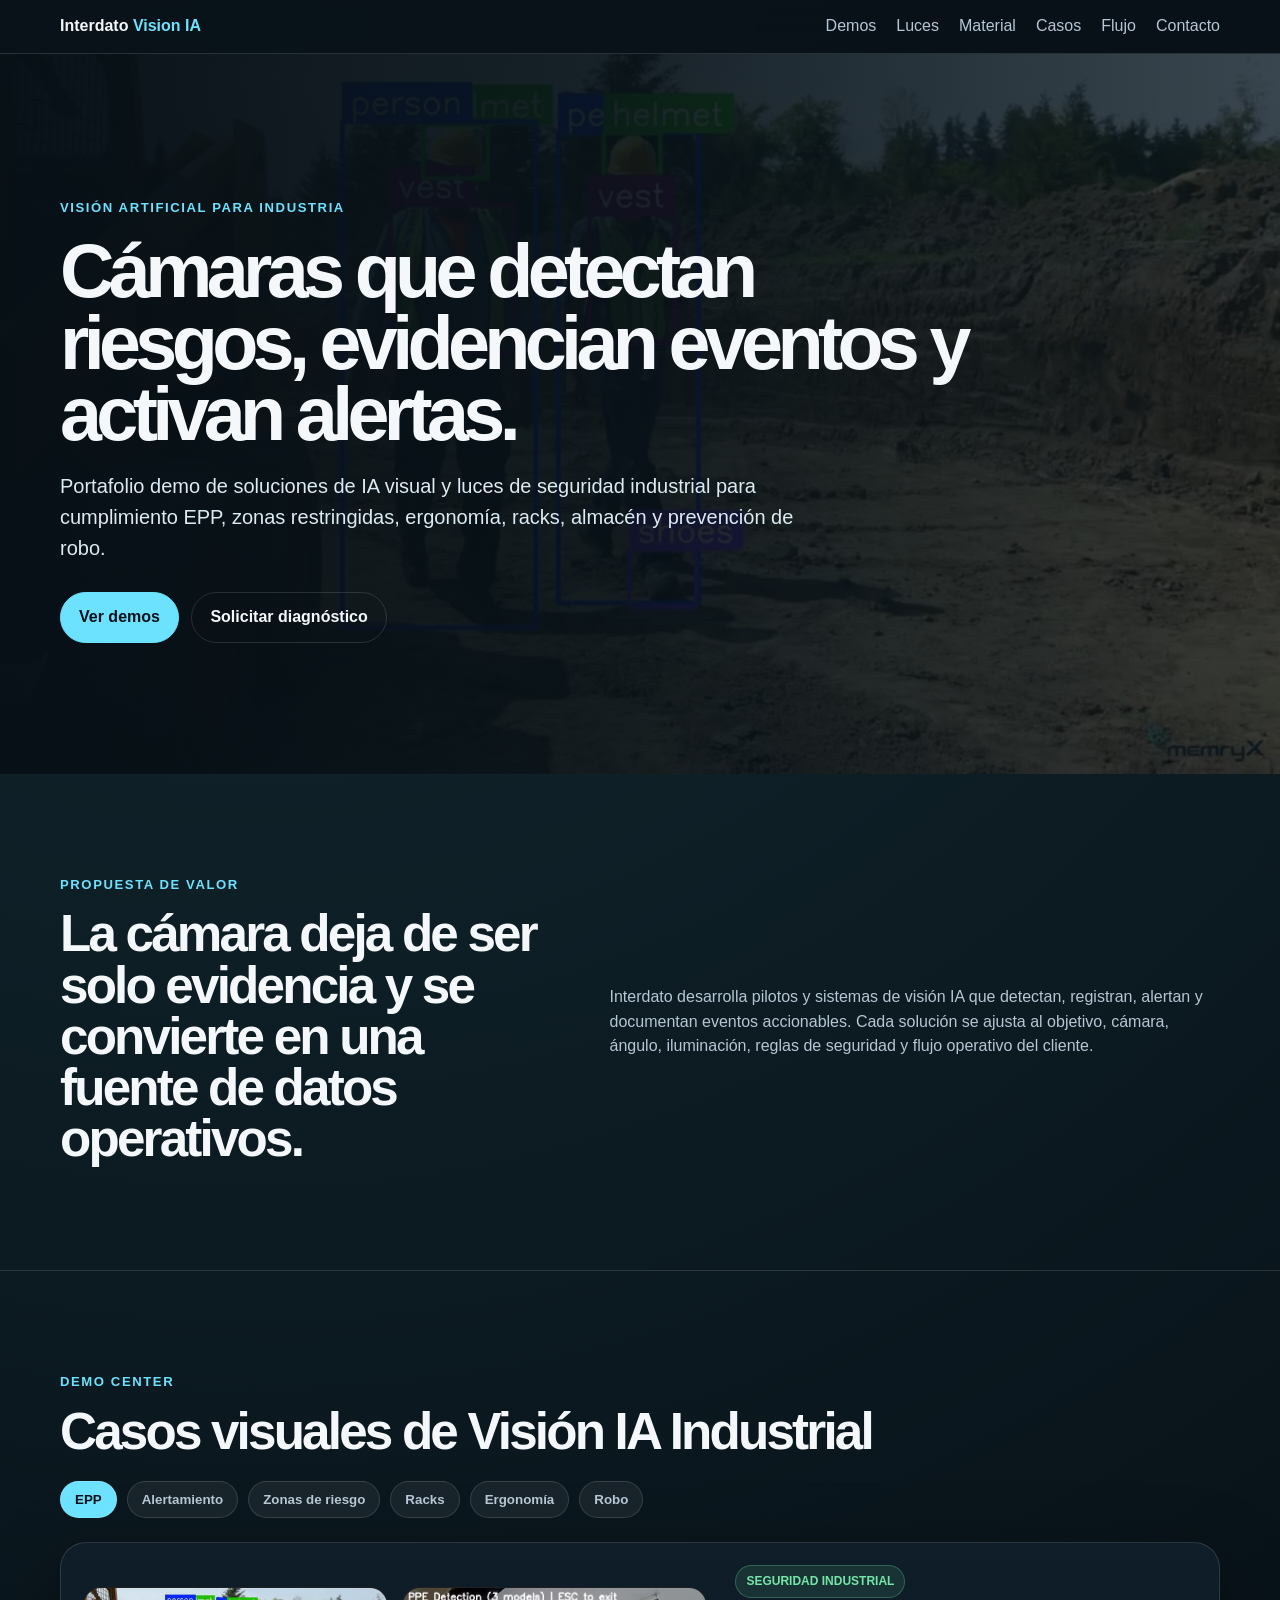
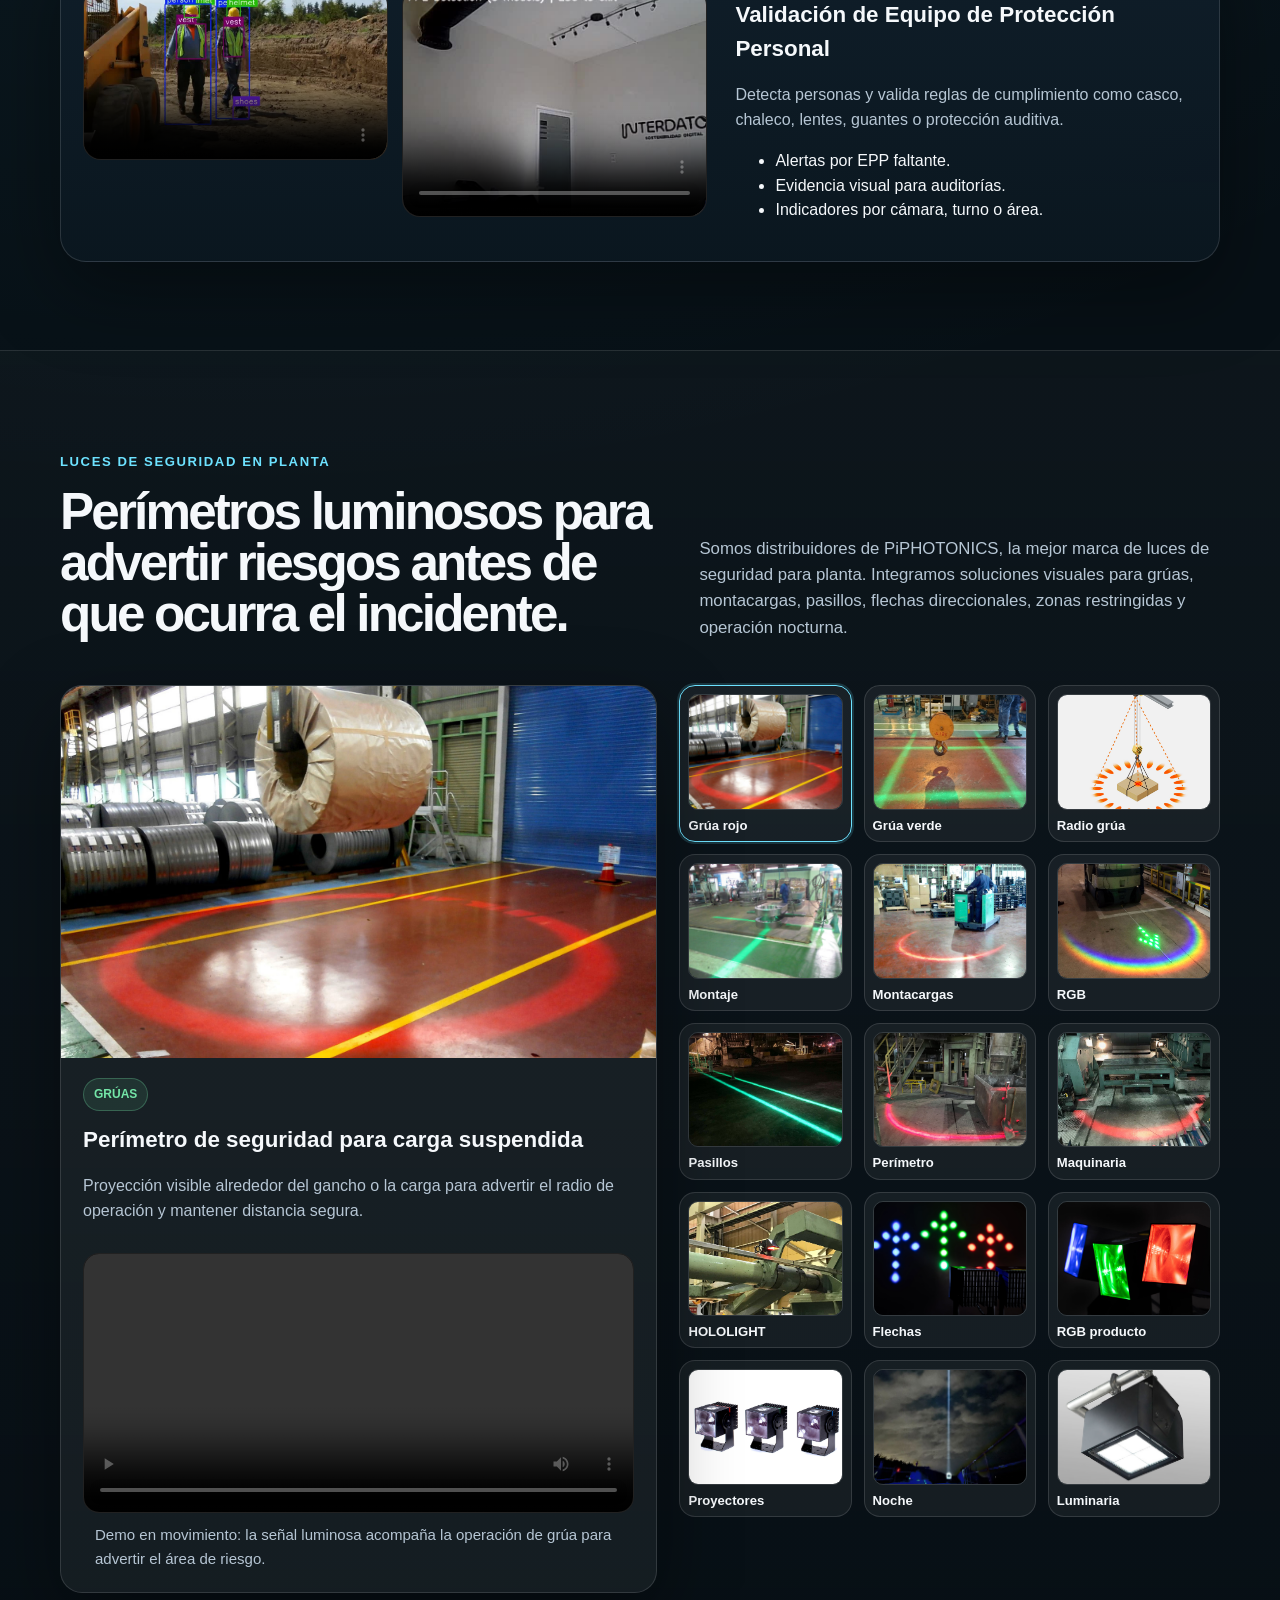
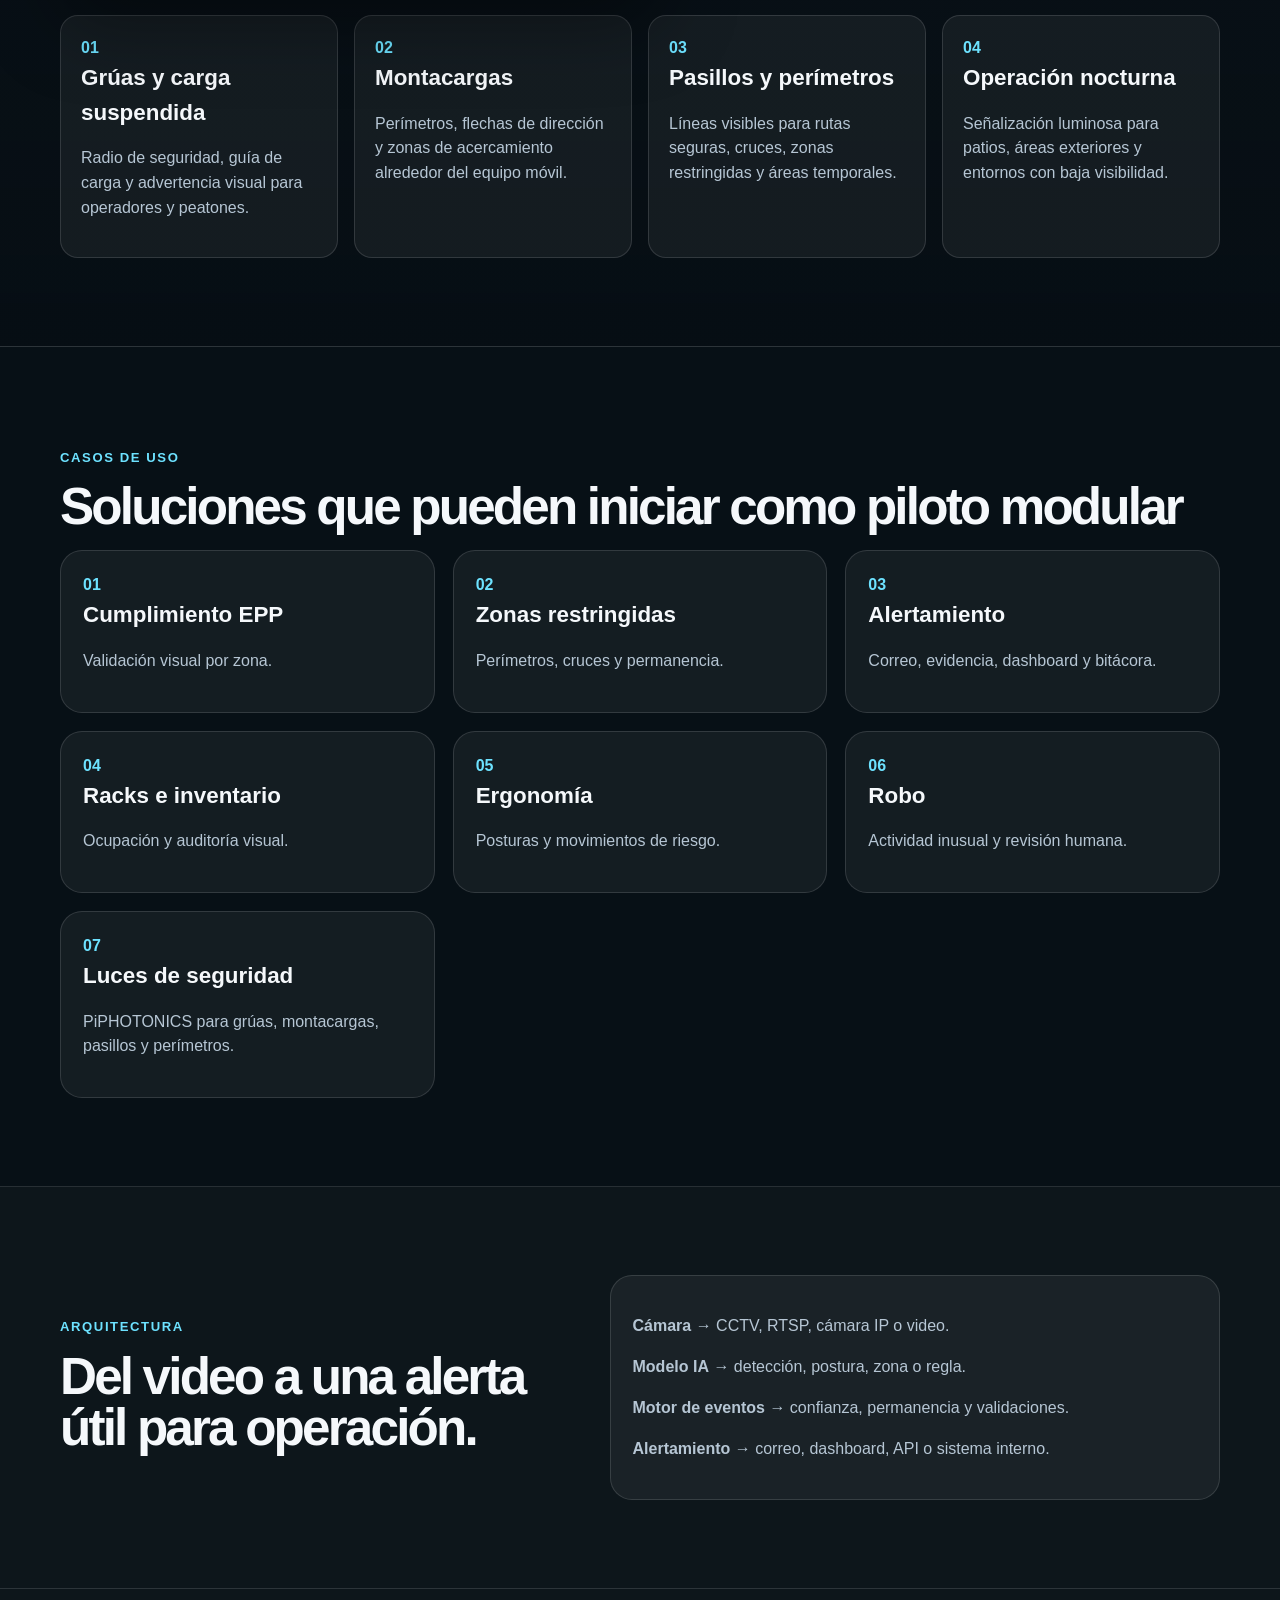
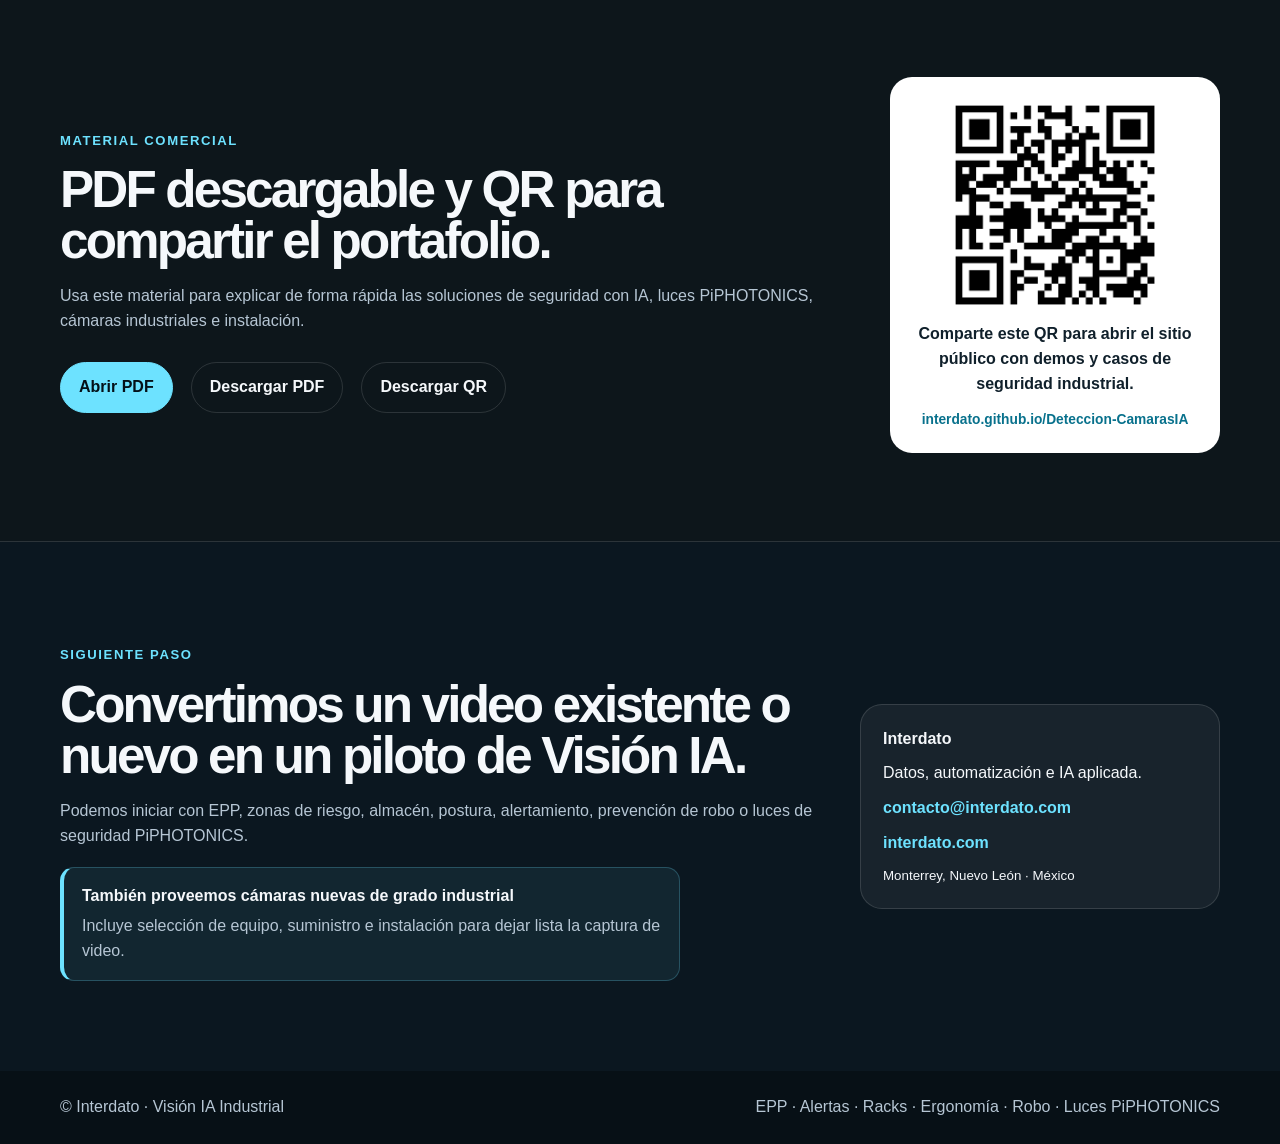
==== commit aa182a9a: "Add commercial material PDF and QR" ====
--- a/index.html
+++ b/index.html
@@ -7,6 +7,7 @@
     <meta name="description" content="Portafolio demo de soluciones con visión IA para EPP, alertamiento, zonas de riesgo, racks, ergonomía y detección de robo.">
     <link rel="stylesheet" href="styles.css">
     <link rel="stylesheet" href="photonics.css">
+    <link rel="stylesheet" href="material.css">
   </head>
   <body>
     <nav>
@@ -16,6 +17,7 @@
         <div id="links">
           <a href="#demos">Demos</a>
           <a href="#luces">Luces</a>
+          <a href="#material">Material</a>
           <a href="#casos">Casos</a>
           <a href="#flujo">Flujo</a>
           <a href="#contacto">Contacto</a>
@@ -351,6 +353,26 @@
         </div>
       </section>
 
+      <section class="section material-section" id="material">
+        <div class="container material-grid">
+          <div>
+            <p class="kicker">Material comercial</p>
+            <h2>PDF descargable y QR para compartir el portafolio.</h2>
+            <p>Usa este material para explicar de forma rápida las soluciones de seguridad con IA, luces PiPHOTONICS, cámaras industriales e instalación.</p>
+            <div class="material-actions">
+              <a class="btn primary" href="assets/docs/portafolio-seguridad-ia-luces-interdato.pdf" target="_blank" rel="noopener">Abrir PDF</a>
+              <a class="btn" href="assets/docs/portafolio-seguridad-ia-luces-interdato.pdf" download>Descargar PDF</a>
+              <a class="btn" href="assets/images/qr-deteccion-camarasia.png" download>Descargar QR</a>
+            </div>
+          </div>
+          <div class="qr-card">
+            <img src="assets/images/qr-deteccion-camarasia.png" alt="QR del portafolio Seguridad IA y Luces">
+            <p>Comparte este QR para abrir el sitio público con demos y casos de seguridad industrial.</p>
+            <a href="https://interdato.github.io/Deteccion-CamarasIA/">interdato.github.io/Deteccion-CamarasIA</a>
+          </div>
+        </div>
+      </section>
+
       <section class="cta" id="contacto">
         <div class="container contact">
           <div>
--- a/material.css
+++ b/material.css
@@ -0,0 +1 @@
+.material-section{background:rgba(255,255,255,.025)}.material-grid{display:grid;grid-template-columns:1fr 330px;gap:34px;align-items:center}.material-actions{display:flex;flex-wrap:wrap;gap:10px;margin-top:20px}.qr-card{display:grid;gap:12px;justify-items:center;padding:22px;border:1px solid var(--line);border-radius:22px;background:#fff;text-align:center}.qr-card img{width:210px;max-width:100%;border:0;border-radius:12px;background:#fff}.qr-card p{margin:0;color:#10202b;font-weight:900}.qr-card a{color:#08718c;font-size:.86rem;font-weight:900;word-break:break-all}@media(max-width:820px){.material-grid{grid-template-columns:1fr}.qr-card{justify-items:start;text-align:left}.qr-card img{width:180px}}@media(max-width:520px){.material-actions .btn{width:100%;justify-content:center}.qr-card{justify-items:center;text-align:center}}
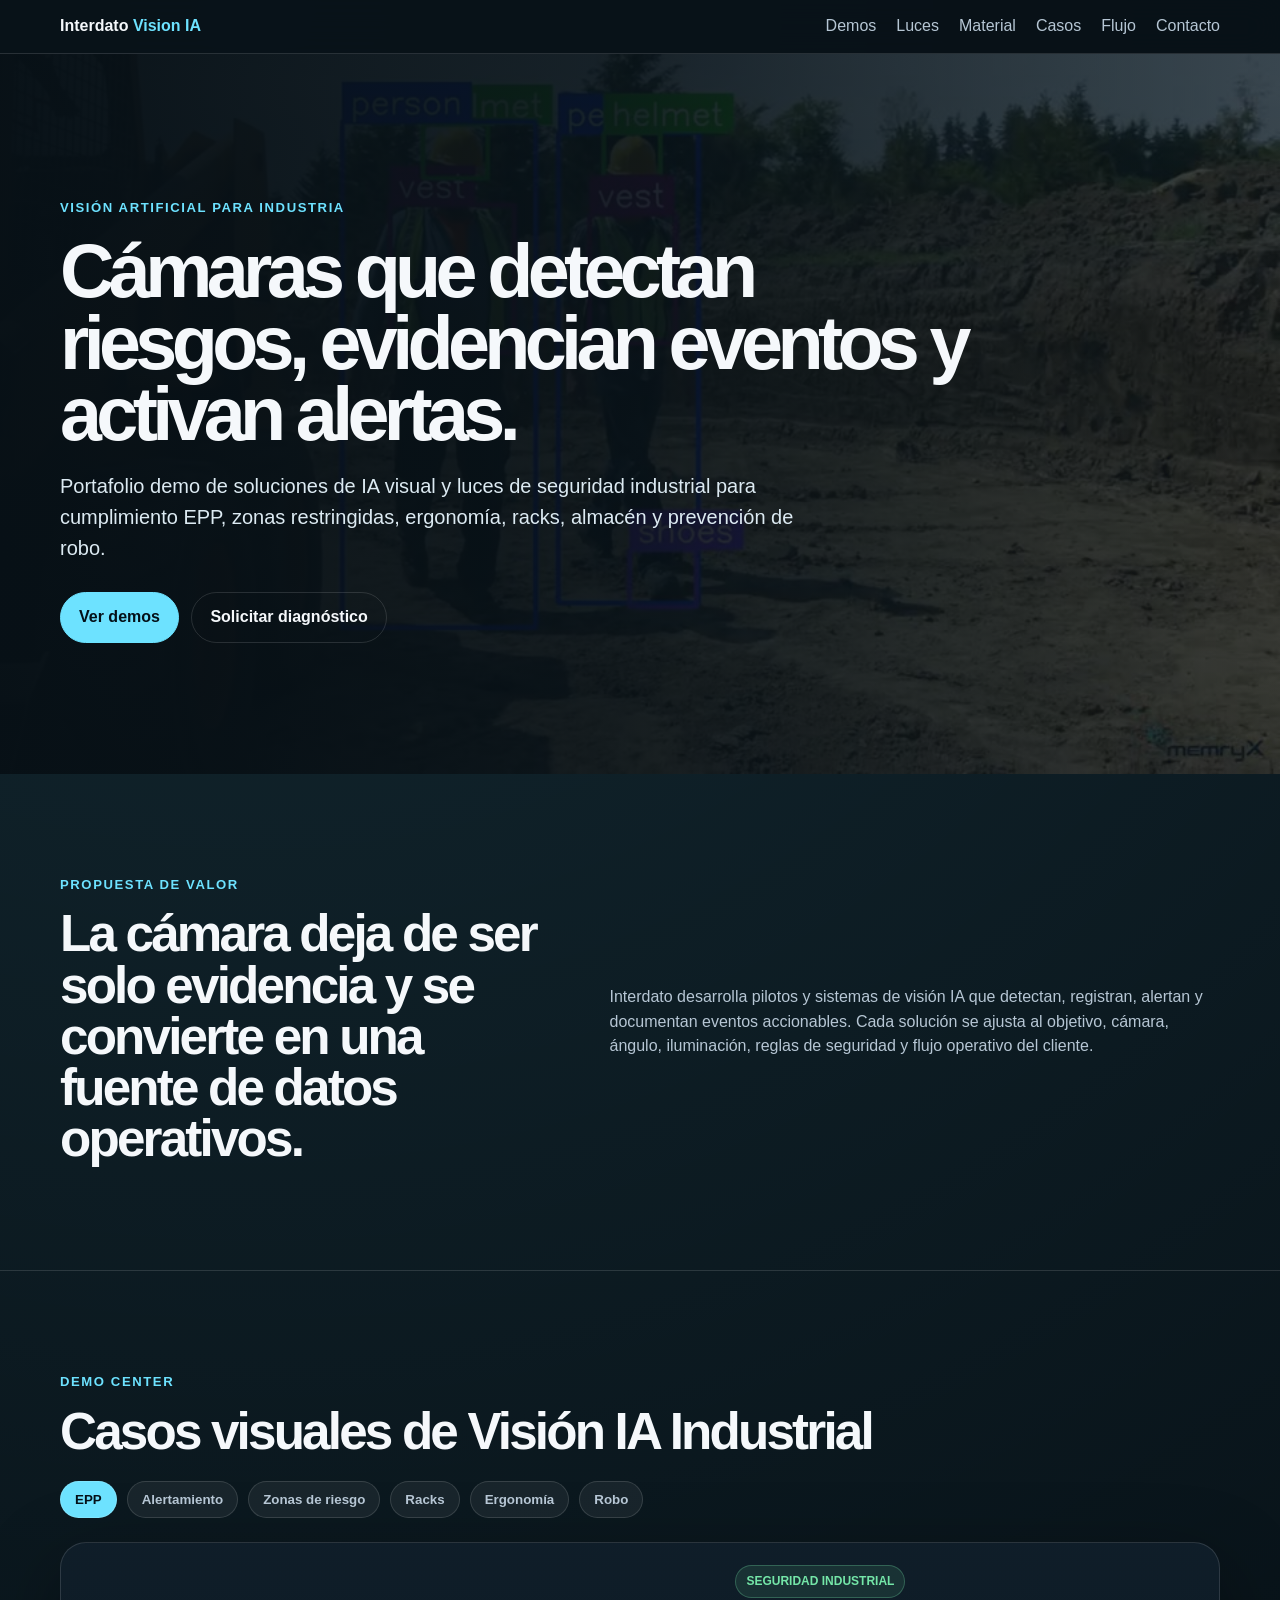
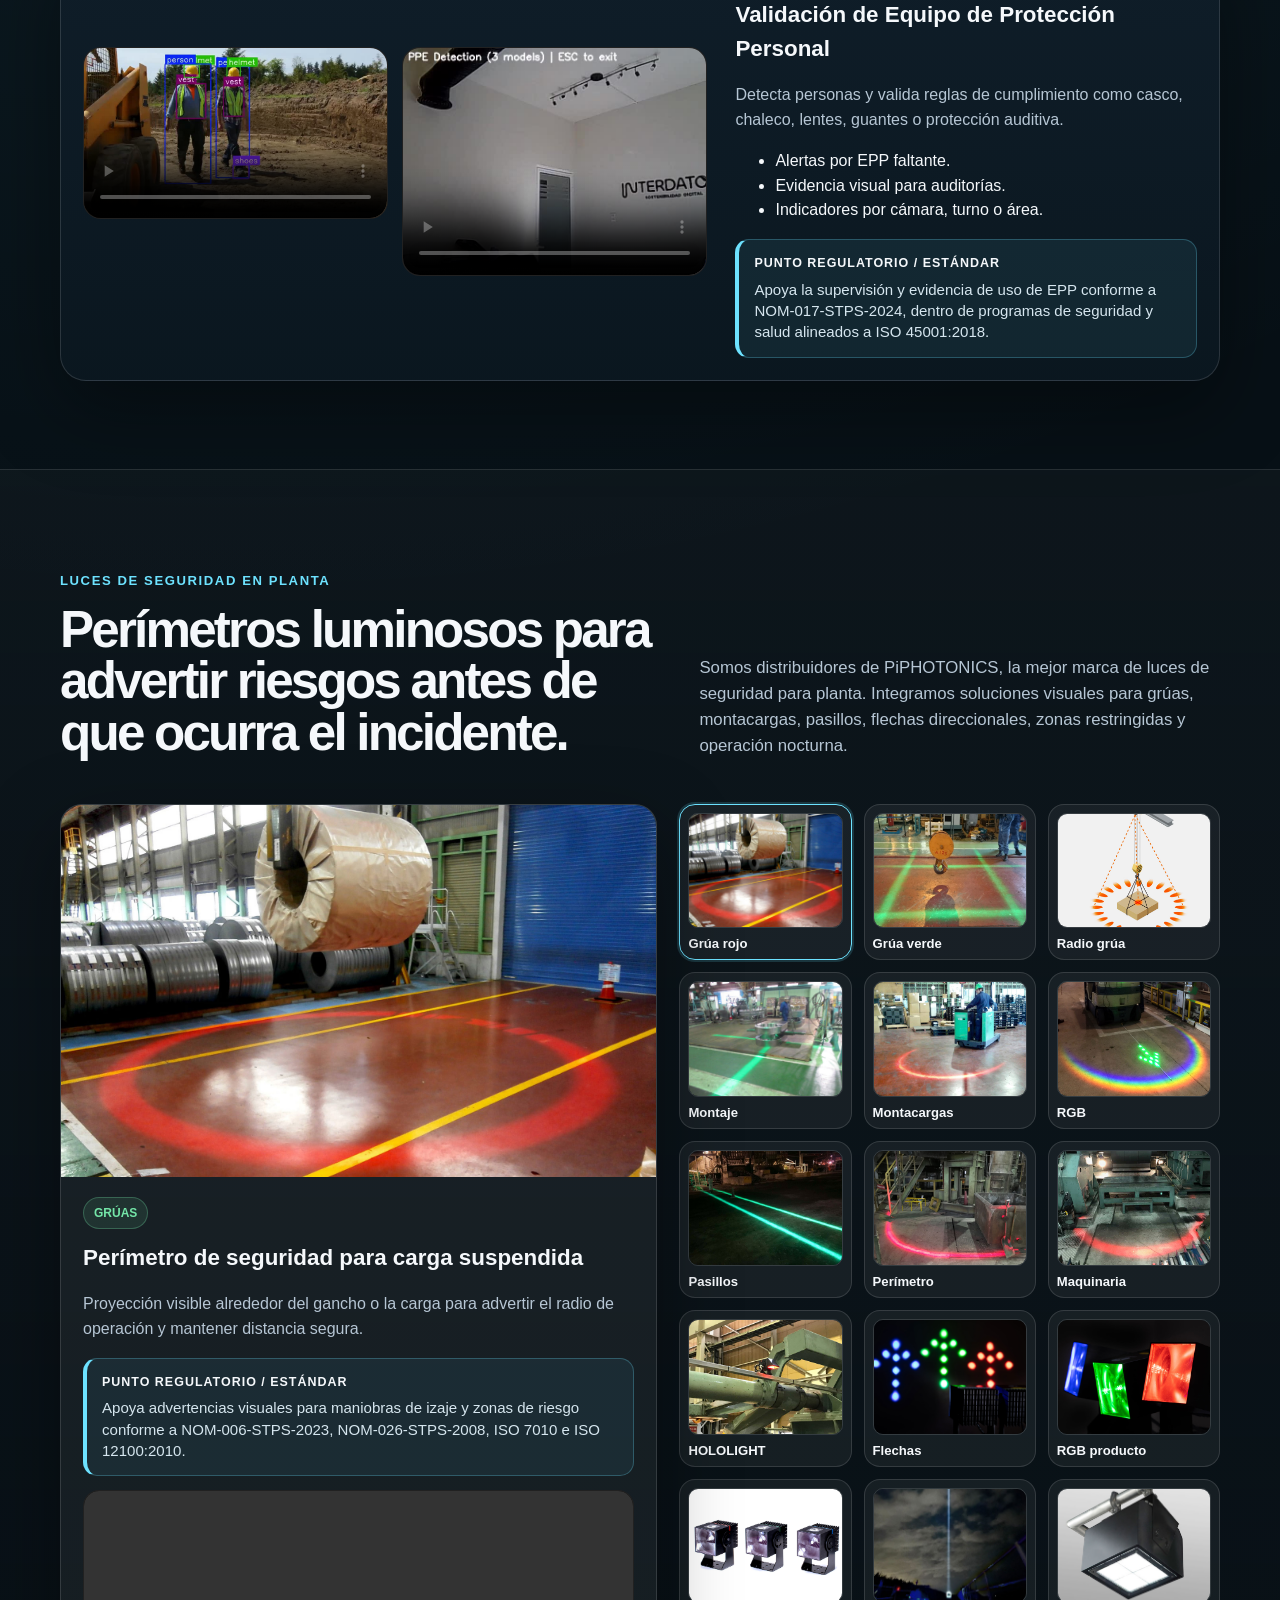
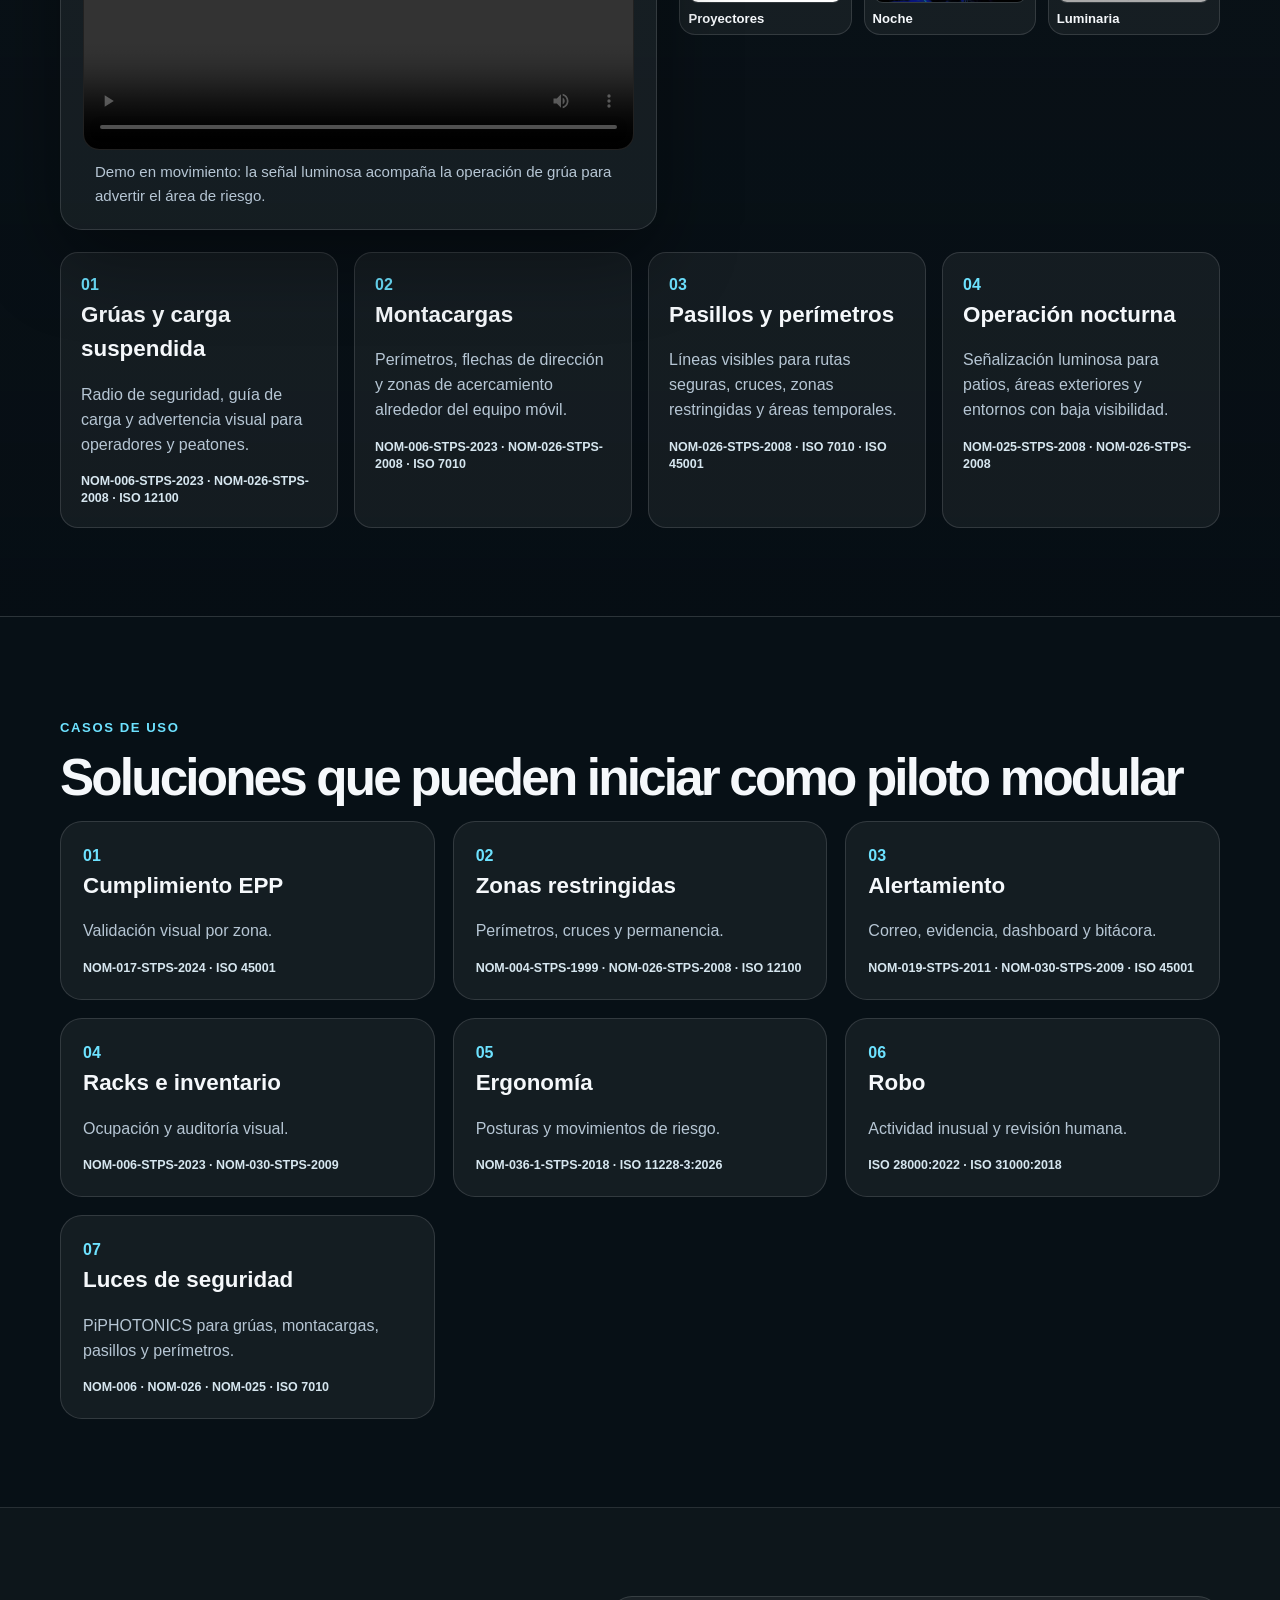
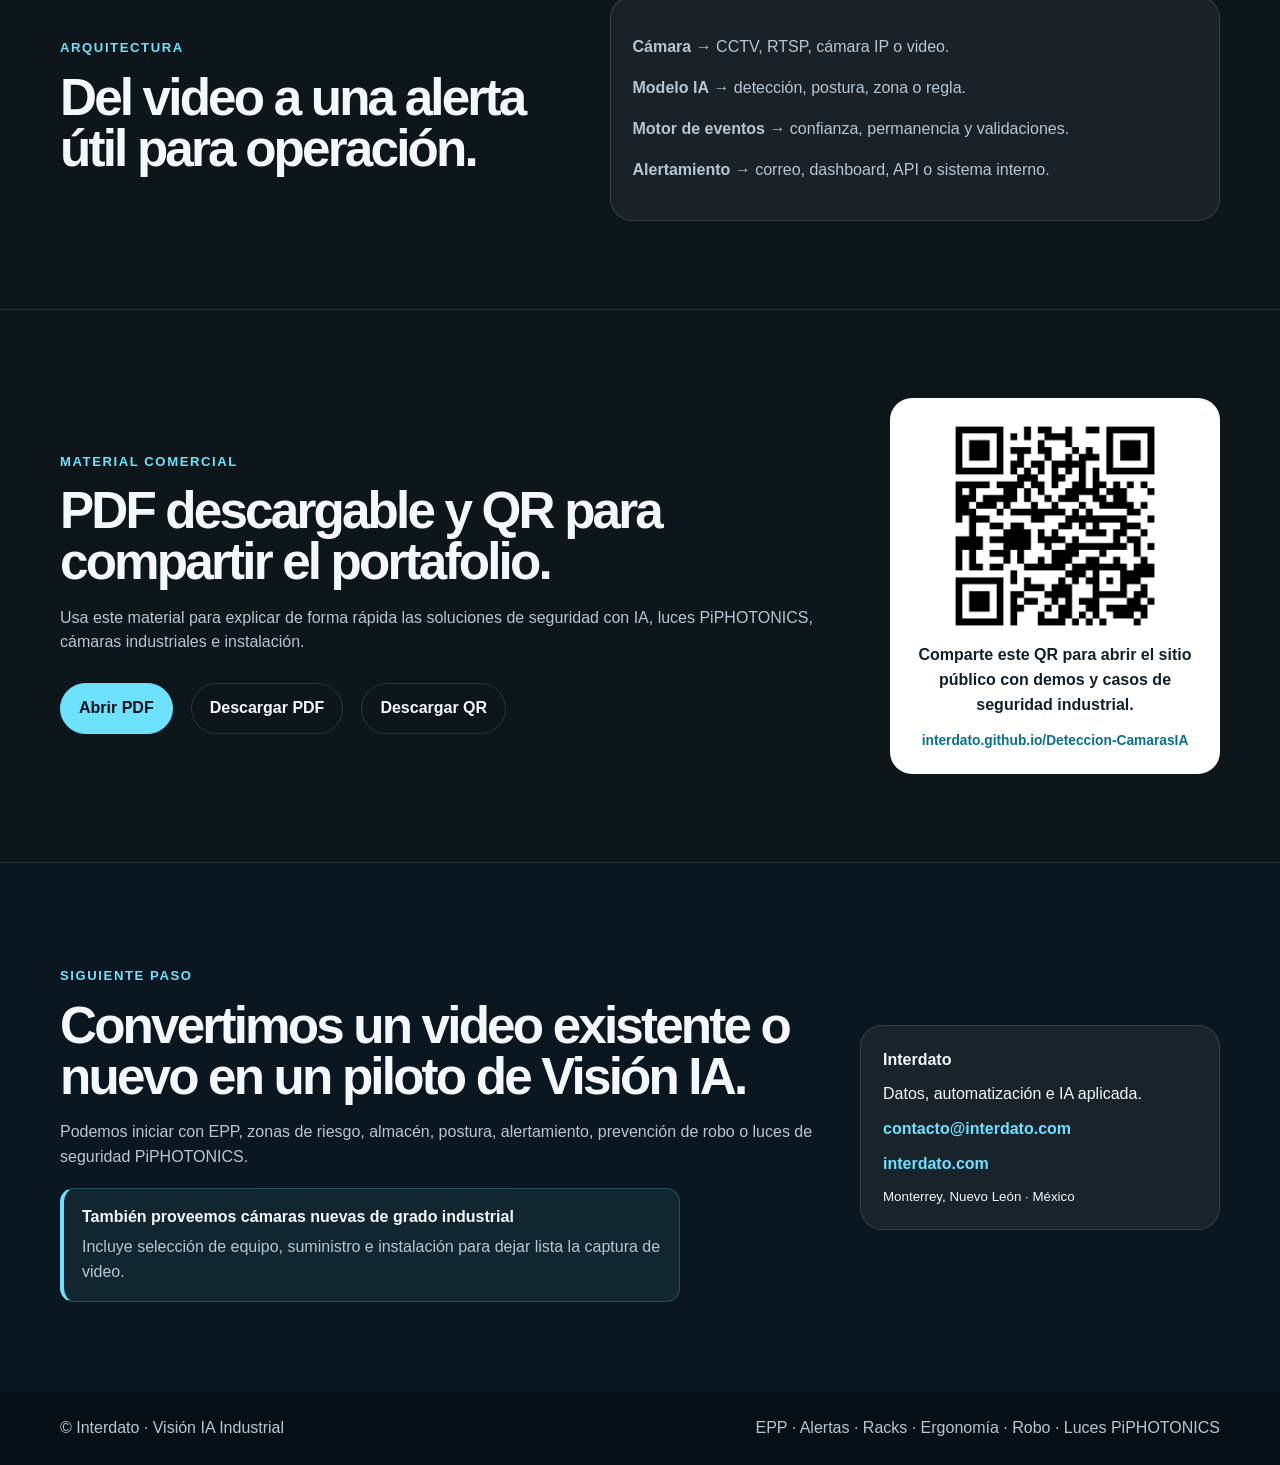
==== commit 3097bcc7: "Agrega referencias regulatorias a soluciones" ====
--- a/index.html
+++ b/index.html
@@ -83,6 +83,10 @@
                 <li>Evidencia visual para auditorías.</li>
                 <li>Indicadores por cámara, turno o área.</li>
               </ul>
+              <div class="standard-note">
+                <b>Punto regulatorio / estándar</b>
+                <p>Apoya la supervisión y evidencia de uso de EPP conforme a NOM-017-STPS-2024, dentro de programas de seguridad y salud alineados a ISO 45001:2018.</p>
+              </div>
             </div>
           </article>
 
@@ -97,6 +101,10 @@
               <span class="tag">Automatización</span>
               <h3>Alertamiento automático con evidencia</h3>
               <p>Cuando el modelo detecta una condición crítica, el sistema envía alerta con imagen, fecha, cámara y regla incumplida.</p>
+              <div class="standard-note">
+                <b>Punto regulatorio / estándar</b>
+                <p>Genera registros trazables para investigación, seguimiento y mejora preventiva, útil para NOM-019-STPS-2011, NOM-030-STPS-2009 e ISO 45001:2018.</p>
+              </div>
               <button class="btn primary" id="simulate">Simular alerta</button>
               <div class="event" id="event">Sin alerta crítica activa</div>
             </div>
@@ -108,6 +116,10 @@
               <span class="tag">Prevención operativa</span>
               <h3>Zonas restringidas, perímetros y permanencia</h3>
               <p>Define áreas virtuales sobre video para detectar presencia, permanencia, cruce de línea o ingreso no autorizado en accesos críticos.</p>
+              <div class="standard-note">
+                <b>Punto regulatorio / estándar</b>
+                <p>Refuerza controles de acceso a zonas peligrosas y segregación visual conforme a NOM-004-STPS-1999, NOM-026-STPS-2008, ISO 12100:2010 e ISO 45001:2018.</p>
+              </div>
             </div>
           </article>
 
@@ -132,6 +144,10 @@
                 <li><b>Hay espacio:</b> ocupación parcial para reabasto o acomodo.</li>
                 <li><b>Vacío:</b> posición libre o diferencia contra inventario esperado.</li>
               </ul>
+              <div class="standard-note">
+                <b>Punto regulatorio / estándar</b>
+                <p>Apoya el control de almacenamiento y manejo de materiales con maquinaria conforme a NOM-006-STPS-2023, más evidencia para NOM-030-STPS-2009.</p>
+              </div>
               <button class="btn primary" id="simulateRack">Simular alerta de rack</button>
               <div class="event" id="rackEvent">Rack sin cambios críticos</div>
             </div>
@@ -153,6 +169,10 @@
                 <li>Registra permanencia o repetición de la postura.</li>
                 <li>Envía alerta preventiva para revisión ergonómica.</li>
               </ul>
+              <div class="standard-note">
+                <b>Punto regulatorio / estándar</b>
+                <p>Documenta factores de riesgo ergonómico para análisis preventivo conforme a NOM-036-1-STPS-2018 e ISO 11228-3:2026.</p>
+              </div>
               <button class="btn primary" id="simulateErgo">Simular alerta ergonómica</button>
               <div class="event" id="ergoEvent">Sin alerta ergonómica activa</div>
             </div>
@@ -174,6 +194,10 @@
               <span class="tag">Seguridad patrimonial</span>
               <h3>Detección de comportamientos de riesgo de robo</h3>
               <p>Apoya el monitoreo de eventos sospechosos, manipulación irregular, permanencia inusual o zonas sensibles.</p>
+              <div class="standard-note">
+                <b>Punto regulatorio / estándar</b>
+                <p>Contribuye al monitoreo y tratamiento de riesgos de seguridad patrimonial bajo ISO 28000:2022 e ISO 31000:2018.</p>
+              </div>
             </div>
           </article>
         </div>
@@ -196,6 +220,10 @@
                 <span class="tag" id="lightTag">Grúas</span>
                 <h3 id="lightTitle">Perímetro de seguridad para carga suspendida</h3>
                 <p id="lightDesc">Proyección visible alrededor del gancho o la carga para advertir el radio de operación y mantener distancia segura.</p>
+                <div class="standard-note light-standard">
+                  <b>Punto regulatorio / estándar</b>
+                  <p id="lightStandard">Apoya advertencias visuales para maniobras de izaje y zonas de riesgo conforme a NOM-006-STPS-2023, NOM-026-STPS-2008, ISO 7010 e ISO 12100:2010.</p>
+                </div>
               </div>
               <div class="light-video">
                 <video controls playsinline preload="metadata">
@@ -274,21 +302,25 @@
               <b>01</b>
               <h3>Grúas y carga suspendida</h3>
               <p>Radio de seguridad, guía de carga y advertencia visual para operadores y peatones.</p>
+              <small class="standard-chip">NOM-006-STPS-2023 · NOM-026-STPS-2008 · ISO 12100</small>
             </article>
             <article>
               <b>02</b>
               <h3>Montacargas</h3>
               <p>Perímetros, flechas de dirección y zonas de acercamiento alrededor del equipo móvil.</p>
+              <small class="standard-chip">NOM-006-STPS-2023 · NOM-026-STPS-2008 · ISO 7010</small>
             </article>
             <article>
               <b>03</b>
               <h3>Pasillos y perímetros</h3>
               <p>Líneas visibles para rutas seguras, cruces, zonas restringidas y áreas temporales.</p>
+              <small class="standard-chip">NOM-026-STPS-2008 · ISO 7010 · ISO 45001</small>
             </article>
             <article>
               <b>04</b>
               <h3>Operación nocturna</h3>
               <p>Señalización luminosa para patios, áreas exteriores y entornos con baja visibilidad.</p>
+              <small class="standard-chip">NOM-025-STPS-2008 · NOM-026-STPS-2008</small>
             </article>
           </div>
         </div>
@@ -303,36 +335,43 @@
               <b>01</b>
               <h3>Cumplimiento EPP</h3>
               <p>Validación visual por zona.</p>
+              <small class="standard-chip">NOM-017-STPS-2024 · ISO 45001</small>
             </article>
             <article>
               <b>02</b>
               <h3>Zonas restringidas</h3>
               <p>Perímetros, cruces y permanencia.</p>
+              <small class="standard-chip">NOM-004-STPS-1999 · NOM-026-STPS-2008 · ISO 12100</small>
             </article>
             <article>
               <b>03</b>
               <h3>Alertamiento</h3>
               <p>Correo, evidencia, dashboard y bitácora.</p>
+              <small class="standard-chip">NOM-019-STPS-2011 · NOM-030-STPS-2009 · ISO 45001</small>
             </article>
             <article>
               <b>04</b>
               <h3>Racks e inventario</h3>
               <p>Ocupación y auditoría visual.</p>
+              <small class="standard-chip">NOM-006-STPS-2023 · NOM-030-STPS-2009</small>
             </article>
             <article>
               <b>05</b>
               <h3>Ergonomía</h3>
               <p>Posturas y movimientos de riesgo.</p>
+              <small class="standard-chip">NOM-036-1-STPS-2018 · ISO 11228-3:2026</small>
             </article>
             <article>
               <b>06</b>
               <h3>Robo</h3>
               <p>Actividad inusual y revisión humana.</p>
+              <small class="standard-chip">ISO 28000:2022 · ISO 31000:2018</small>
             </article>
             <article>
               <b>07</b>
               <h3>Luces de seguridad</h3>
               <p>PiPHOTONICS para grúas, montacargas, pasillos y perímetros.</p>
+              <small class="standard-chip">NOM-006 · NOM-026 · NOM-025 · ISO 7010</small>
             </article>
           </div>
         </div>
--- a/styles.css
+++ b/styles.css
@@ -1 +1,2 @@
 :root{--bg:#071016;--bg2:#0b1720;--card:#101e2a;--text:#f5f8fb;--muted:#b6c6d4;--cyan:#6de2ff;--green:#74e6a8;--line:rgba(255,255,255,.13);--shadow:0 28px 80px rgba(0,0,0,.38)}*{box-sizing:border-box}html{scroll-behavior:smooth}body{margin:0;background:radial-gradient(circle at 20% 0%,rgba(109,226,255,.12),transparent 35%),var(--bg);color:var(--text);font-family:Arial,Helvetica,sans-serif;line-height:1.55}a{color:inherit;text-decoration:none}img,video{max-width:100%;display:block}.container{width:min(1160px,92vw);margin:auto}nav{position:sticky;top:0;z-index:20;background:rgba(7,16,22,.86);backdrop-filter:blur(16px);border-bottom:1px solid var(--line)}.nav{display:flex;justify-content:space-between;align-items:center;padding:14px 0}.brand{font-weight:900}.brand span{color:var(--cyan)}#links{display:flex;gap:20px;color:var(--muted)}#menu{display:none}.hero{position:relative;min-height:720px;display:grid;align-items:center;overflow:hidden}.hero video{position:absolute;inset:0;width:100%;height:100%;object-fit:cover;opacity:.48}.shade{position:absolute;inset:0;background:linear-gradient(90deg,rgba(7,16,22,.98),rgba(7,16,22,.84) 48%,rgba(7,16,22,.45))}.hero-content{position:relative;z-index:1}.eyebrow,.kicker{font-weight:900;color:var(--cyan);text-transform:uppercase;letter-spacing:.12em;font-size:.82rem}h1{font-size:clamp(2.5rem,5.9vw,5.6rem);line-height:.95;letter-spacing:-.075em;max-width:930px;margin:18px 0}h2{font-size:clamp(2rem,4vw,3.4rem);line-height:1;letter-spacing:-.055em;margin:0 0 18px}h3{font-size:1.4rem;margin:0 0 10px}p{color:var(--muted)}.lead{font-size:1.25rem;color:#dceaf2;max-width:760px}.btn{display:inline-flex;margin:8px 8px 0 0;border:1px solid var(--line);border-radius:999px;padding:12px 18px;font-weight:900}.primary{background:var(--cyan);color:#041018;border-color:var(--cyan)}.section{padding:88px 0;border-bottom:1px solid var(--line)}.intro{display:grid;grid-template-columns:.9fr 1.1fr;gap:50px;align-items:center}.tabs{display:flex;gap:10px;flex-wrap:wrap;margin:24px 0}.tabs button{border:1px solid var(--line);background:rgba(255,255,255,.06);color:var(--muted);border-radius:999px;padding:10px 14px;font-weight:900;cursor:pointer}.tabs .active{background:var(--cyan);color:#041018}.panel{display:none;grid-template-columns:1.15fr .85fr;gap:28px;align-items:center;background:linear-gradient(180deg,rgba(16,30,42,.95),rgba(11,23,32,.94));border:1px solid var(--line);border-radius:26px;padding:22px;box-shadow:var(--shadow)}.panel.active{display:grid}.panel video,.panel img{border-radius:18px;border:1px solid var(--line);background:#000}.videos,.alertgrid{display:grid;grid-template-columns:1fr 1fr;gap:14px}.tag{display:inline-flex;color:var(--green);background:rgba(116,230,168,.1);border:1px solid rgba(116,230,168,.28);padding:6px 10px;border-radius:999px;font-size:.75rem;font-weight:900;text-transform:uppercase}.event{margin-top:16px;padding:14px;border-radius:16px;border:1px solid rgba(109,226,255,.28);background:rgba(109,226,255,.08)}.grid{display:grid;grid-template-columns:repeat(3,1fr);gap:18px}.grid article,.card,.steps{border:1px solid var(--line);background:rgba(255,255,255,.055);border-radius:22px;padding:22px}.grid b{color:var(--cyan)}.flow{background:rgba(255,255,255,.025)}.cta{padding:90px 0;background:var(--bg2)}.contact{display:grid;grid-template-columns:1fr 360px;gap:34px;align-items:center}.card{display:grid;gap:10px}.card a{color:var(--cyan);font-weight:900}.footer{display:flex;justify-content:space-between;gap:14px;padding:24px 0;color:var(--muted);flex-wrap:wrap}.rack-demo,.ergo-demo{display:grid;gap:14px}.rack-states{display:grid;grid-template-columns:repeat(3,1fr);gap:10px}.rack-state{display:flex;align-items:center;justify-content:center;min-height:44px;border-radius:14px;border:1px solid var(--line);font-weight:900;text-align:center}.rack-state.full{color:#6de2ff;background:rgba(109,226,255,.12);border-color:rgba(109,226,255,.36)}.rack-state.space{color:#74e6a8;background:rgba(116,230,168,.12);border-color:rgba(116,230,168,.36)}.rack-state.empty{color:#ffc857;background:rgba(255,200,87,.12);border-color:rgba(255,200,87,.36)}.rack-demo video,.ergo-demo video,.ergo-demo img{max-height:230px;object-fit:cover;width:100%}@media(max-width:900px){#menu{display:block;background:transparent;color:var(--text);border:1px solid var(--line);border-radius:10px;padding:8px}#links{display:none;position:absolute;left:4vw;right:4vw;top:62px;flex-direction:column;background:var(--bg2);border:1px solid var(--line);border-radius:18px;padding:16px}#links.open{display:flex}.hero{min-height:620px}.intro,.panel,.contact{grid-template-columns:1fr}.grid{grid-template-columns:1fr 1fr}.videos,.alertgrid{grid-template-columns:1fr}}@media(max-width:620px){.grid{grid-template-columns:1fr}.rack-states{grid-template-columns:1fr}h1{font-size:2.55rem}.section{padding:64px 0}}
+.standard-note{margin-top:16px;padding:14px 15px;border:1px solid rgba(109,226,255,.26);border-left:4px solid var(--cyan);border-radius:14px;background:rgba(109,226,255,.075)}.standard-note b{display:block;margin-bottom:5px;color:var(--text);font-size:.78rem;letter-spacing:.08em;text-transform:uppercase}.standard-note p{margin:0;color:#d6e6ef;font-size:.94rem;line-height:1.42}.light-standard{margin-top:14px}.standard-chip{display:block;margin-top:14px;color:#d6e6ef;font-size:.78rem;font-weight:900;line-height:1.35}
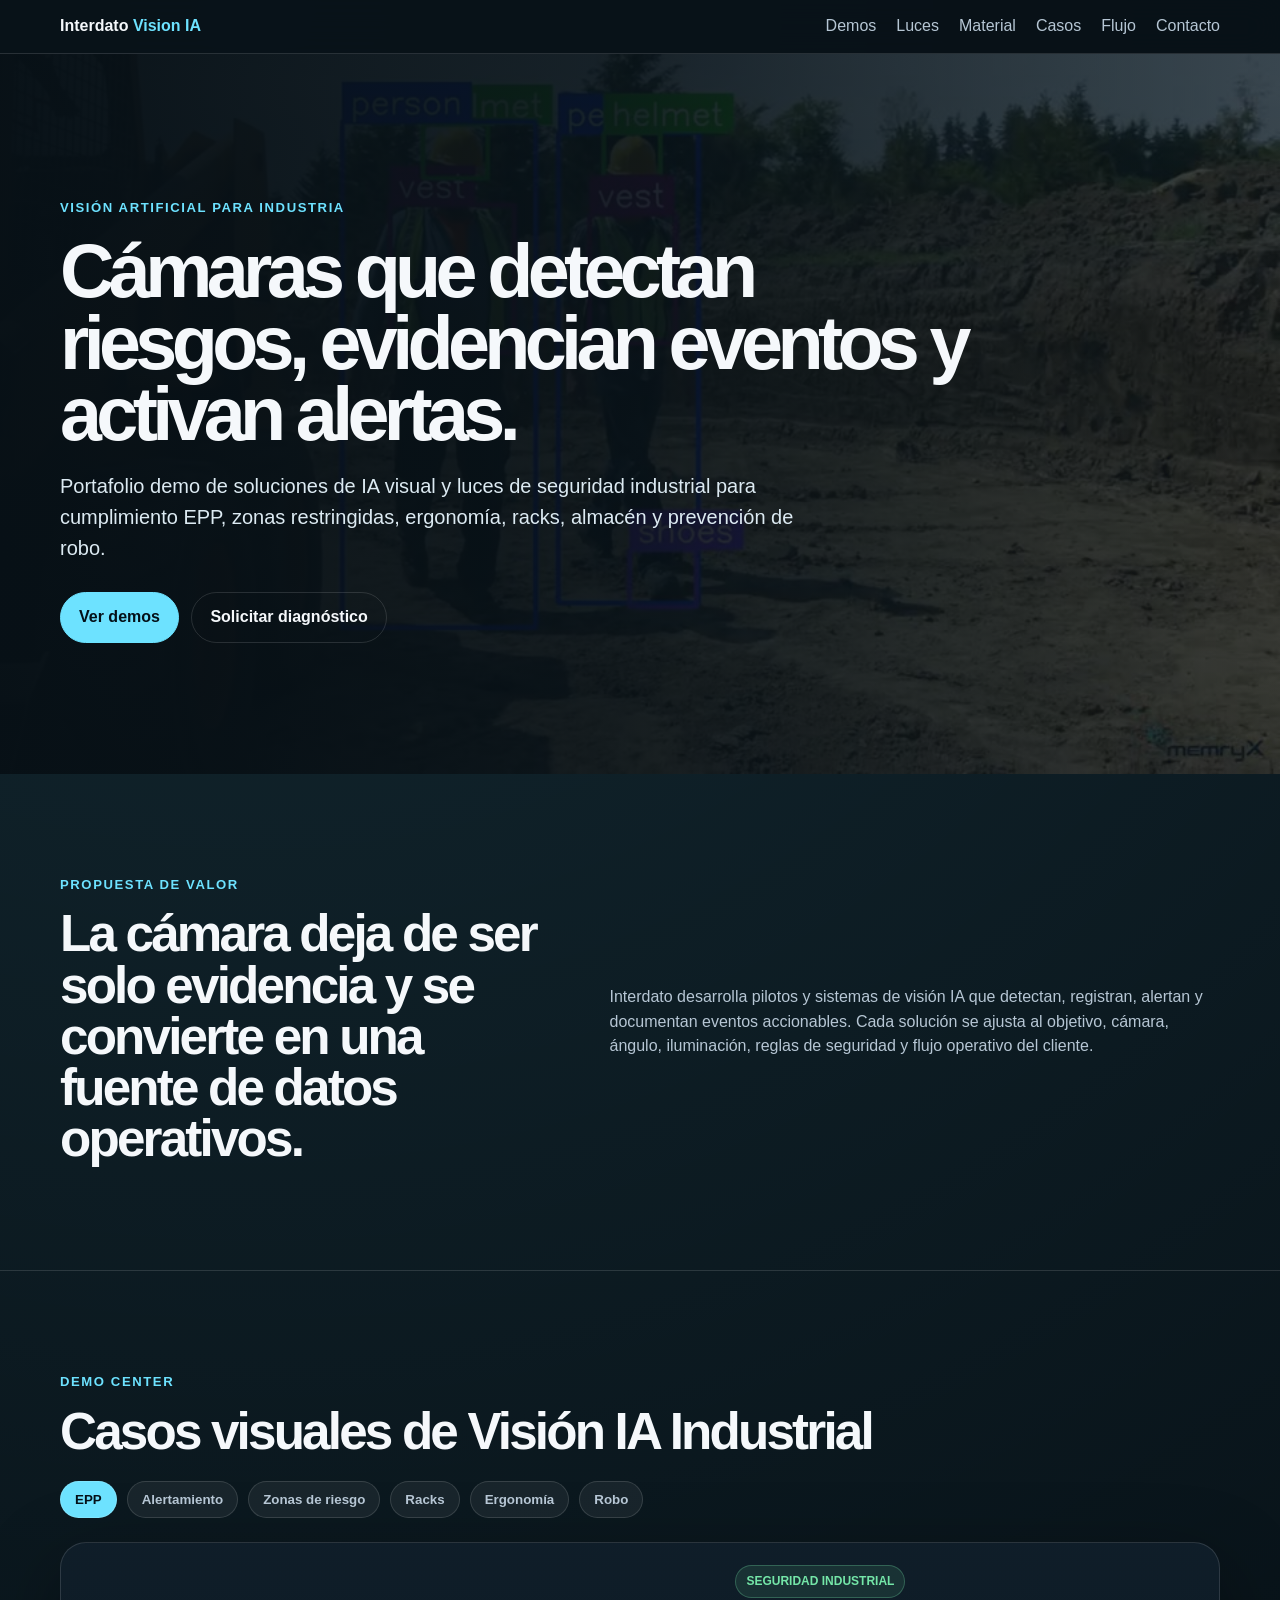
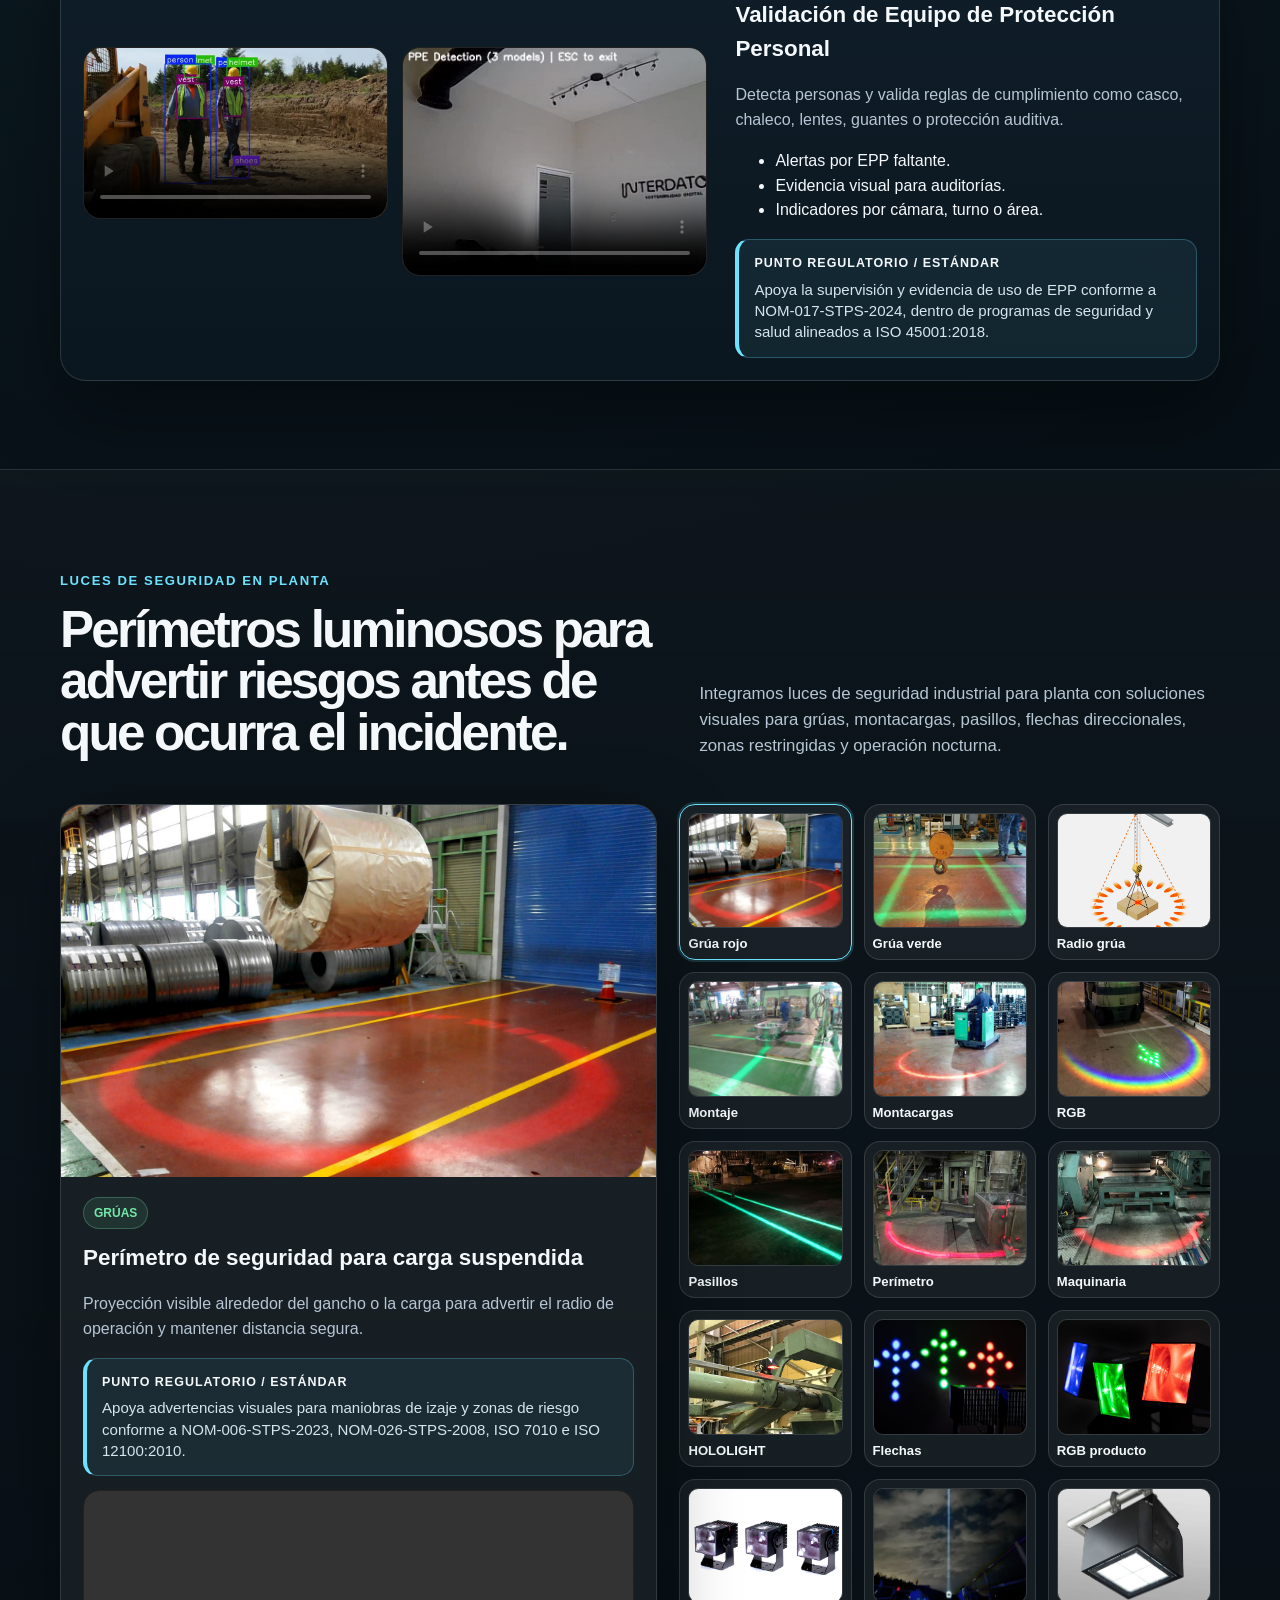
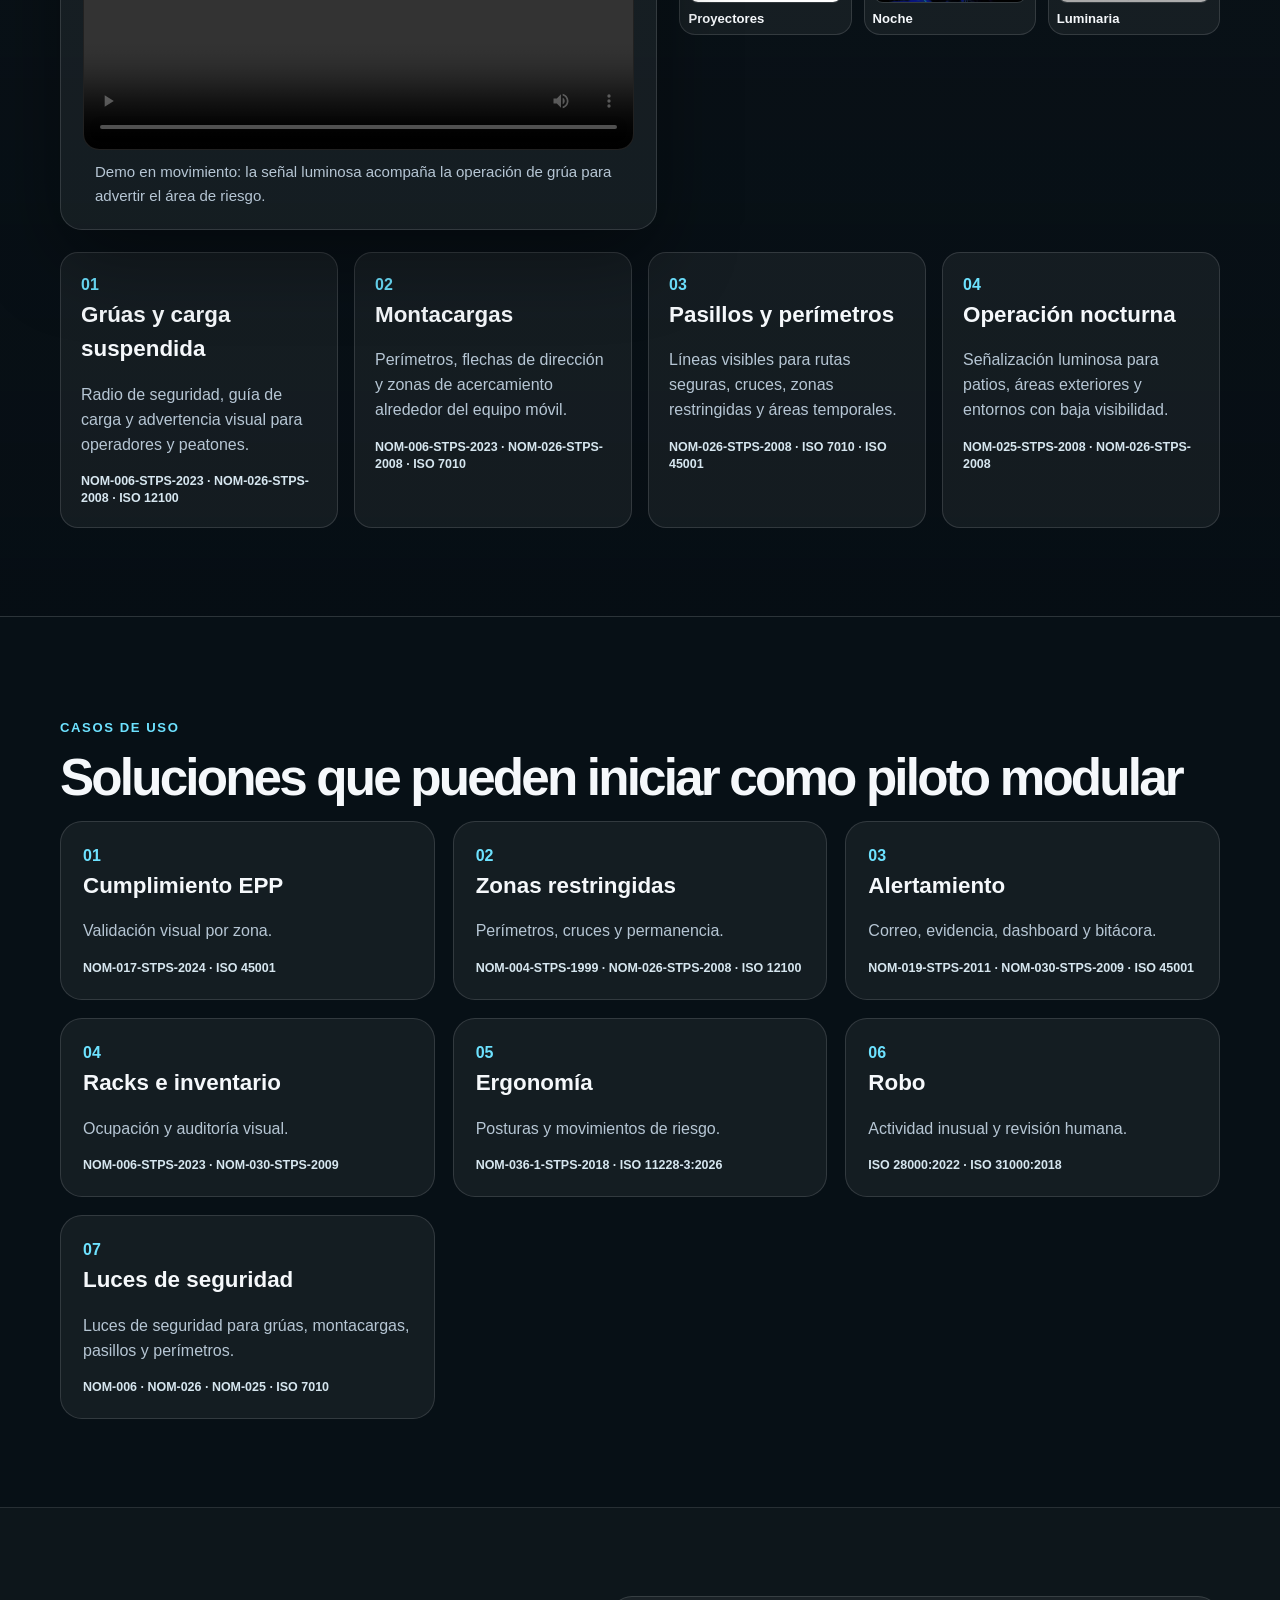
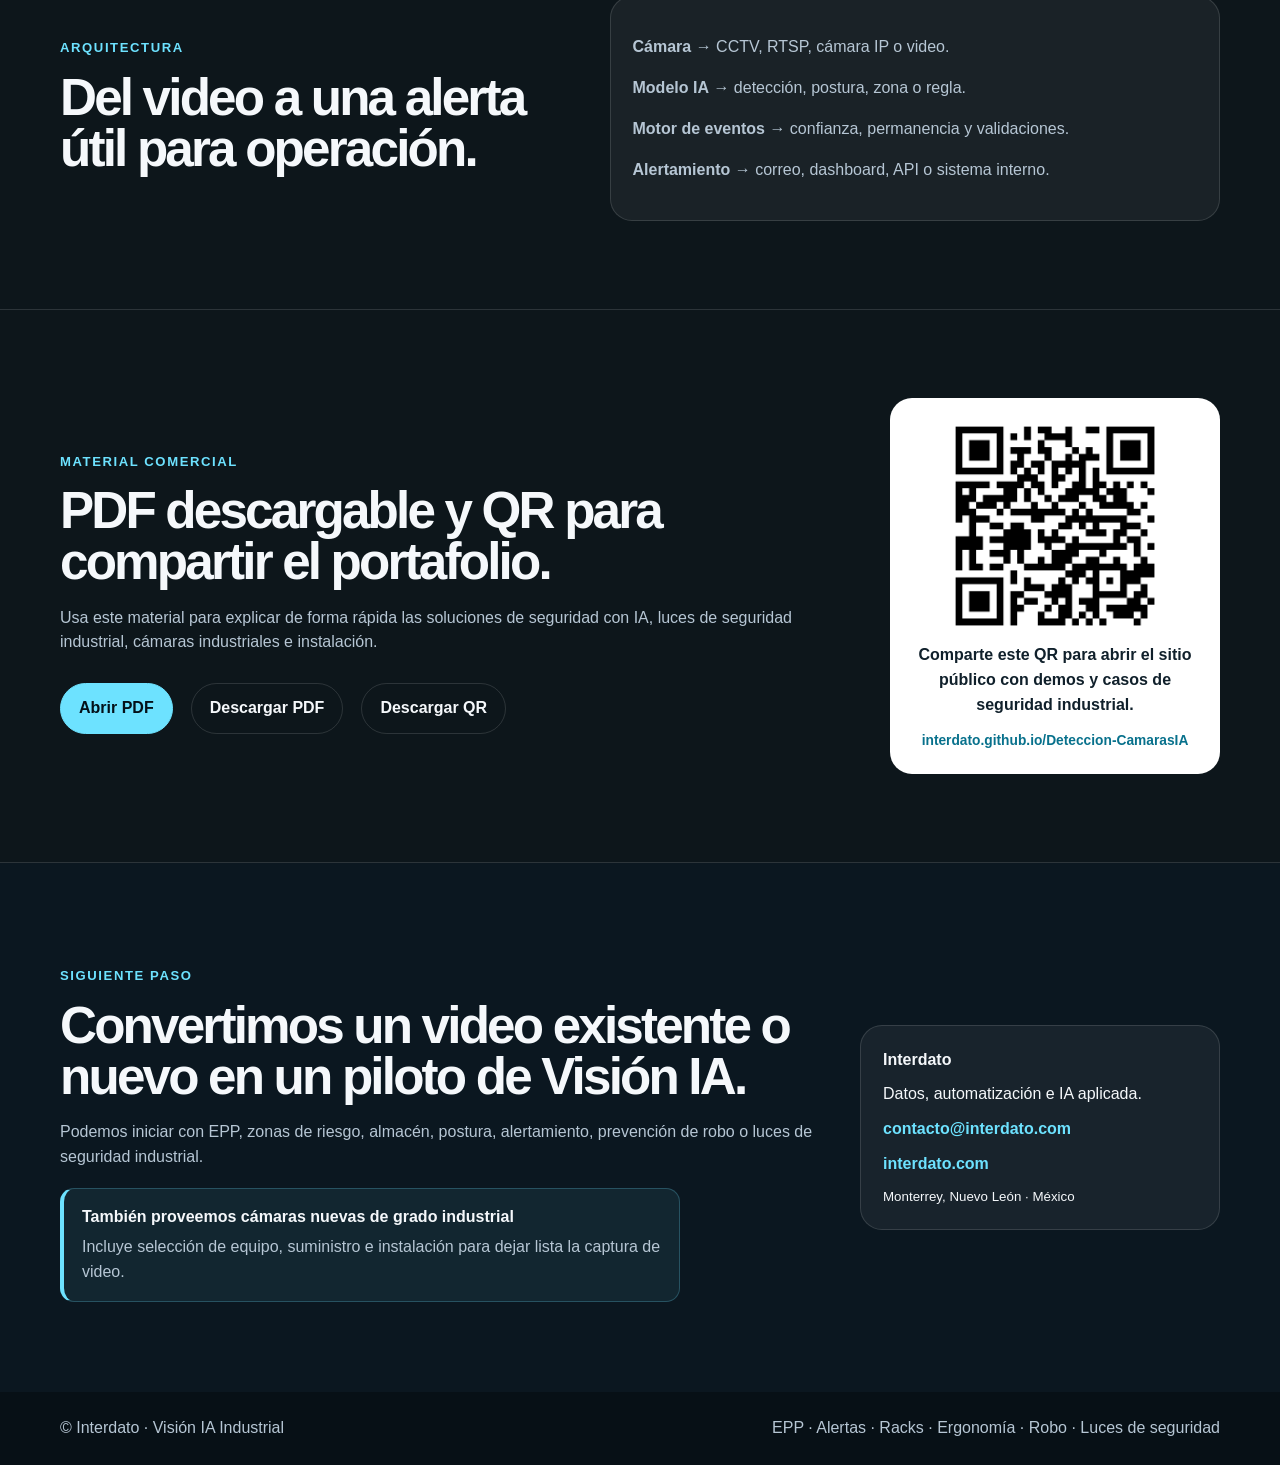
==== commit 9aa330ed: "Quita marca de luces y ajusta cursor" ====
--- a/index.html
+++ b/index.html
@@ -210,7 +210,7 @@
               <p class="kicker">Luces de seguridad en planta</p>
               <h2>Perímetros luminosos para advertir riesgos antes de que ocurra el incidente.</h2>
             </div>
-            <p>Somos distribuidores de PiPHOTONICS, la mejor marca de luces de seguridad para planta. Integramos soluciones visuales para grúas, montacargas, pasillos, flechas direccionales, zonas restringidas y operación nocturna.</p>
+            <p>Integramos luces de seguridad industrial para planta con soluciones visuales para grúas, montacargas, pasillos, flechas direccionales, zonas restringidas y operación nocturna.</p>
           </div>
 
           <div class="lights-demo">
@@ -282,7 +282,7 @@
                 <img src="assets/images/photonics/luces-rgb-producto.jpg" alt="">
                 <span>RGB producto</span>
               </button>
-              <button data-light-image="assets/images/photonics/proyectores-seguridad-producto.jpg" data-light-tag="Producto" data-light-title="Proyectores industriales PiPHOTONICS" data-light-desc="Hardware compacto para proyectar patrones luminosos de alta visibilidad en ambientes industriales.">
+              <button data-light-image="assets/images/photonics/proyectores-seguridad-producto.jpg" data-light-tag="Producto" data-light-title="Proyectores industriales de seguridad" data-light-desc="Hardware compacto para proyectar patrones luminosos de alta visibilidad en ambientes industriales.">
                 <img src="assets/images/photonics/proyectores-seguridad-producto.jpg" alt="">
                 <span>Proyectores</span>
               </button>
@@ -370,7 +370,7 @@
             <article>
               <b>07</b>
               <h3>Luces de seguridad</h3>
-              <p>PiPHOTONICS para grúas, montacargas, pasillos y perímetros.</p>
+              <p>Luces de seguridad para grúas, montacargas, pasillos y perímetros.</p>
               <small class="standard-chip">NOM-006 · NOM-026 · NOM-025 · ISO 7010</small>
             </article>
           </div>
@@ -397,7 +397,7 @@
           <div>
             <p class="kicker">Material comercial</p>
             <h2>PDF descargable y QR para compartir el portafolio.</h2>
-            <p>Usa este material para explicar de forma rápida las soluciones de seguridad con IA, luces PiPHOTONICS, cámaras industriales e instalación.</p>
+            <p>Usa este material para explicar de forma rápida las soluciones de seguridad con IA, luces de seguridad industrial, cámaras industriales e instalación.</p>
             <div class="material-actions">
               <a class="btn primary" href="assets/docs/portafolio-seguridad-ia-luces-interdato.pdf" target="_blank" rel="noopener">Abrir PDF</a>
               <a class="btn" href="assets/docs/portafolio-seguridad-ia-luces-interdato.pdf" download>Descargar PDF</a>
@@ -417,7 +417,7 @@
           <div>
             <p class="kicker">Siguiente paso</p>
             <h2>Convertimos un video existente o nuevo en un piloto de Visión IA.</h2>
-            <p>Podemos iniciar con EPP, zonas de riesgo, almacén, postura, alertamiento, prevención de robo o luces de seguridad PiPHOTONICS.</p>
+            <p>Podemos iniciar con EPP, zonas de riesgo, almacén, postura, alertamiento, prevención de robo o luces de seguridad industrial.</p>
             <div class="camera-note">
               <strong>También proveemos cámaras nuevas de grado industrial</strong>
               <span>Incluye selección de equipo, suministro e instalación para dejar lista la captura de video.</span>
@@ -437,7 +437,7 @@
     <footer>
       <div class="container footer">
         © Interdato · Visión IA Industrial
-        <span>EPP · Alertas · Racks · Ergonomía · Robo · Luces PiPHOTONICS</span>
+        <span>EPP · Alertas · Racks · Ergonomía · Robo · Luces de seguridad</span>
       </div>
     </footer>
 
--- a/styles.css
+++ b/styles.css
@@ -1,2 +1,2 @@
-:root{--bg:#071016;--bg2:#0b1720;--card:#101e2a;--text:#f5f8fb;--muted:#b6c6d4;--cyan:#6de2ff;--green:#74e6a8;--line:rgba(255,255,255,.13);--shadow:0 28px 80px rgba(0,0,0,.38)}*{box-sizing:border-box}html{scroll-behavior:smooth}body{margin:0;background:radial-gradient(circle at 20% 0%,rgba(109,226,255,.12),transparent 35%),var(--bg);color:var(--text);font-family:Arial,Helvetica,sans-serif;line-height:1.55}a{color:inherit;text-decoration:none}img,video{max-width:100%;display:block}.container{width:min(1160px,92vw);margin:auto}nav{position:sticky;top:0;z-index:20;background:rgba(7,16,22,.86);backdrop-filter:blur(16px);border-bottom:1px solid var(--line)}.nav{display:flex;justify-content:space-between;align-items:center;padding:14px 0}.brand{font-weight:900}.brand span{color:var(--cyan)}#links{display:flex;gap:20px;color:var(--muted)}#menu{display:none}.hero{position:relative;min-height:720px;display:grid;align-items:center;overflow:hidden}.hero video{position:absolute;inset:0;width:100%;height:100%;object-fit:cover;opacity:.48}.shade{position:absolute;inset:0;background:linear-gradient(90deg,rgba(7,16,22,.98),rgba(7,16,22,.84) 48%,rgba(7,16,22,.45))}.hero-content{position:relative;z-index:1}.eyebrow,.kicker{font-weight:900;color:var(--cyan);text-transform:uppercase;letter-spacing:.12em;font-size:.82rem}h1{font-size:clamp(2.5rem,5.9vw,5.6rem);line-height:.95;letter-spacing:-.075em;max-width:930px;margin:18px 0}h2{font-size:clamp(2rem,4vw,3.4rem);line-height:1;letter-spacing:-.055em;margin:0 0 18px}h3{font-size:1.4rem;margin:0 0 10px}p{color:var(--muted)}.lead{font-size:1.25rem;color:#dceaf2;max-width:760px}.btn{display:inline-flex;margin:8px 8px 0 0;border:1px solid var(--line);border-radius:999px;padding:12px 18px;font-weight:900}.primary{background:var(--cyan);color:#041018;border-color:var(--cyan)}.section{padding:88px 0;border-bottom:1px solid var(--line)}.intro{display:grid;grid-template-columns:.9fr 1.1fr;gap:50px;align-items:center}.tabs{display:flex;gap:10px;flex-wrap:wrap;margin:24px 0}.tabs button{border:1px solid var(--line);background:rgba(255,255,255,.06);color:var(--muted);border-radius:999px;padding:10px 14px;font-weight:900;cursor:pointer}.tabs .active{background:var(--cyan);color:#041018}.panel{display:none;grid-template-columns:1.15fr .85fr;gap:28px;align-items:center;background:linear-gradient(180deg,rgba(16,30,42,.95),rgba(11,23,32,.94));border:1px solid var(--line);border-radius:26px;padding:22px;box-shadow:var(--shadow)}.panel.active{display:grid}.panel video,.panel img{border-radius:18px;border:1px solid var(--line);background:#000}.videos,.alertgrid{display:grid;grid-template-columns:1fr 1fr;gap:14px}.tag{display:inline-flex;color:var(--green);background:rgba(116,230,168,.1);border:1px solid rgba(116,230,168,.28);padding:6px 10px;border-radius:999px;font-size:.75rem;font-weight:900;text-transform:uppercase}.event{margin-top:16px;padding:14px;border-radius:16px;border:1px solid rgba(109,226,255,.28);background:rgba(109,226,255,.08)}.grid{display:grid;grid-template-columns:repeat(3,1fr);gap:18px}.grid article,.card,.steps{border:1px solid var(--line);background:rgba(255,255,255,.055);border-radius:22px;padding:22px}.grid b{color:var(--cyan)}.flow{background:rgba(255,255,255,.025)}.cta{padding:90px 0;background:var(--bg2)}.contact{display:grid;grid-template-columns:1fr 360px;gap:34px;align-items:center}.card{display:grid;gap:10px}.card a{color:var(--cyan);font-weight:900}.footer{display:flex;justify-content:space-between;gap:14px;padding:24px 0;color:var(--muted);flex-wrap:wrap}.rack-demo,.ergo-demo{display:grid;gap:14px}.rack-states{display:grid;grid-template-columns:repeat(3,1fr);gap:10px}.rack-state{display:flex;align-items:center;justify-content:center;min-height:44px;border-radius:14px;border:1px solid var(--line);font-weight:900;text-align:center}.rack-state.full{color:#6de2ff;background:rgba(109,226,255,.12);border-color:rgba(109,226,255,.36)}.rack-state.space{color:#74e6a8;background:rgba(116,230,168,.12);border-color:rgba(116,230,168,.36)}.rack-state.empty{color:#ffc857;background:rgba(255,200,87,.12);border-color:rgba(255,200,87,.36)}.rack-demo video,.ergo-demo video,.ergo-demo img{max-height:230px;object-fit:cover;width:100%}@media(max-width:900px){#menu{display:block;background:transparent;color:var(--text);border:1px solid var(--line);border-radius:10px;padding:8px}#links{display:none;position:absolute;left:4vw;right:4vw;top:62px;flex-direction:column;background:var(--bg2);border:1px solid var(--line);border-radius:18px;padding:16px}#links.open{display:flex}.hero{min-height:620px}.intro,.panel,.contact{grid-template-columns:1fr}.grid{grid-template-columns:1fr 1fr}.videos,.alertgrid{grid-template-columns:1fr}}@media(max-width:620px){.grid{grid-template-columns:1fr}.rack-states{grid-template-columns:1fr}h1{font-size:2.55rem}.section{padding:64px 0}}
+:root{--bg:#071016;--bg2:#0b1720;--card:#101e2a;--text:#f5f8fb;--muted:#b6c6d4;--cyan:#6de2ff;--green:#74e6a8;--line:rgba(255,255,255,.13);--shadow:0 28px 80px rgba(0,0,0,.38)}*{box-sizing:border-box}html{scroll-behavior:smooth}body{margin:0;background:radial-gradient(circle at 20% 0%,rgba(109,226,255,.12),transparent 35%),var(--bg);color:var(--text);font-family:Arial,Helvetica,sans-serif;line-height:1.55}a{color:inherit;text-decoration:none}img,video{max-width:100%;display:block}.container{width:min(1160px,92vw);margin:auto}nav{position:sticky;top:0;z-index:20;background:rgba(7,16,22,.86);backdrop-filter:blur(16px);border-bottom:1px solid var(--line)}.nav{display:flex;justify-content:space-between;align-items:center;padding:14px 0}.brand{font-weight:900}.brand span{color:var(--cyan)}#links{display:flex;gap:20px;color:var(--muted)}#menu{display:none}.hero{position:relative;min-height:720px;display:grid;align-items:center;overflow:hidden}.hero video{position:absolute;inset:0;width:100%;height:100%;object-fit:cover;opacity:.48}.shade{position:absolute;inset:0;background:linear-gradient(90deg,rgba(7,16,22,.98),rgba(7,16,22,.84) 48%,rgba(7,16,22,.45))}.hero-content{position:relative;z-index:1}.eyebrow,.kicker{font-weight:900;color:var(--cyan);text-transform:uppercase;letter-spacing:.12em;font-size:.82rem}h1{font-size:clamp(2.5rem,5.9vw,5.6rem);line-height:.95;letter-spacing:-.075em;max-width:930px;margin:18px 0}h2{font-size:clamp(2rem,4vw,3.4rem);line-height:1;letter-spacing:-.055em;margin:0 0 18px}h3{font-size:1.4rem;margin:0 0 10px}p{color:var(--muted)}.lead{font-size:1.25rem;color:#dceaf2;max-width:760px}.btn{display:inline-flex;margin:8px 8px 0 0;border:1px solid var(--line);border-radius:999px;padding:12px 18px;font-weight:900;cursor:pointer}.primary{background:var(--cyan);color:#041018;border-color:var(--cyan)}.section{padding:88px 0;border-bottom:1px solid var(--line)}.intro{display:grid;grid-template-columns:.9fr 1.1fr;gap:50px;align-items:center}.tabs{display:flex;gap:10px;flex-wrap:wrap;margin:24px 0}.tabs button{border:1px solid var(--line);background:rgba(255,255,255,.06);color:var(--muted);border-radius:999px;padding:10px 14px;font-weight:900;cursor:pointer}.tabs .active{background:var(--cyan);color:#041018}.panel{display:none;grid-template-columns:1.15fr .85fr;gap:28px;align-items:center;background:linear-gradient(180deg,rgba(16,30,42,.95),rgba(11,23,32,.94));border:1px solid var(--line);border-radius:26px;padding:22px;box-shadow:var(--shadow)}.panel.active{display:grid}.panel video,.panel img{border-radius:18px;border:1px solid var(--line);background:#000}.videos,.alertgrid{display:grid;grid-template-columns:1fr 1fr;gap:14px}.tag{display:inline-flex;color:var(--green);background:rgba(116,230,168,.1);border:1px solid rgba(116,230,168,.28);padding:6px 10px;border-radius:999px;font-size:.75rem;font-weight:900;text-transform:uppercase}.event{margin-top:16px;padding:14px;border-radius:16px;border:1px solid rgba(109,226,255,.28);background:rgba(109,226,255,.08)}.grid{display:grid;grid-template-columns:repeat(3,1fr);gap:18px}.grid article,.card,.steps{border:1px solid var(--line);background:rgba(255,255,255,.055);border-radius:22px;padding:22px}.grid b{color:var(--cyan)}.flow{background:rgba(255,255,255,.025)}.cta{padding:90px 0;background:var(--bg2)}.contact{display:grid;grid-template-columns:1fr 360px;gap:34px;align-items:center}.card{display:grid;gap:10px}.card a{color:var(--cyan);font-weight:900}.footer{display:flex;justify-content:space-between;gap:14px;padding:24px 0;color:var(--muted);flex-wrap:wrap}.rack-demo,.ergo-demo{display:grid;gap:14px}.rack-states{display:grid;grid-template-columns:repeat(3,1fr);gap:10px}.rack-state{display:flex;align-items:center;justify-content:center;min-height:44px;border-radius:14px;border:1px solid var(--line);font-weight:900;text-align:center}.rack-state.full{color:#6de2ff;background:rgba(109,226,255,.12);border-color:rgba(109,226,255,.36)}.rack-state.space{color:#74e6a8;background:rgba(116,230,168,.12);border-color:rgba(116,230,168,.36)}.rack-state.empty{color:#ffc857;background:rgba(255,200,87,.12);border-color:rgba(255,200,87,.36)}.rack-demo video,.ergo-demo video,.ergo-demo img{max-height:230px;object-fit:cover;width:100%}@media(max-width:900px){#menu{display:block;background:transparent;color:var(--text);border:1px solid var(--line);border-radius:10px;padding:8px}#links{display:none;position:absolute;left:4vw;right:4vw;top:62px;flex-direction:column;background:var(--bg2);border:1px solid var(--line);border-radius:18px;padding:16px}#links.open{display:flex}.hero{min-height:620px}.intro,.panel,.contact{grid-template-columns:1fr}.grid{grid-template-columns:1fr 1fr}.videos,.alertgrid{grid-template-columns:1fr}}@media(max-width:620px){.grid{grid-template-columns:1fr}.rack-states{grid-template-columns:1fr}h1{font-size:2.55rem}.section{padding:64px 0}}
 .standard-note{margin-top:16px;padding:14px 15px;border:1px solid rgba(109,226,255,.26);border-left:4px solid var(--cyan);border-radius:14px;background:rgba(109,226,255,.075)}.standard-note b{display:block;margin-bottom:5px;color:var(--text);font-size:.78rem;letter-spacing:.08em;text-transform:uppercase}.standard-note p{margin:0;color:#d6e6ef;font-size:.94rem;line-height:1.42}.light-standard{margin-top:14px}.standard-chip{display:block;margin-top:14px;color:#d6e6ef;font-size:.78rem;font-weight:900;line-height:1.35}
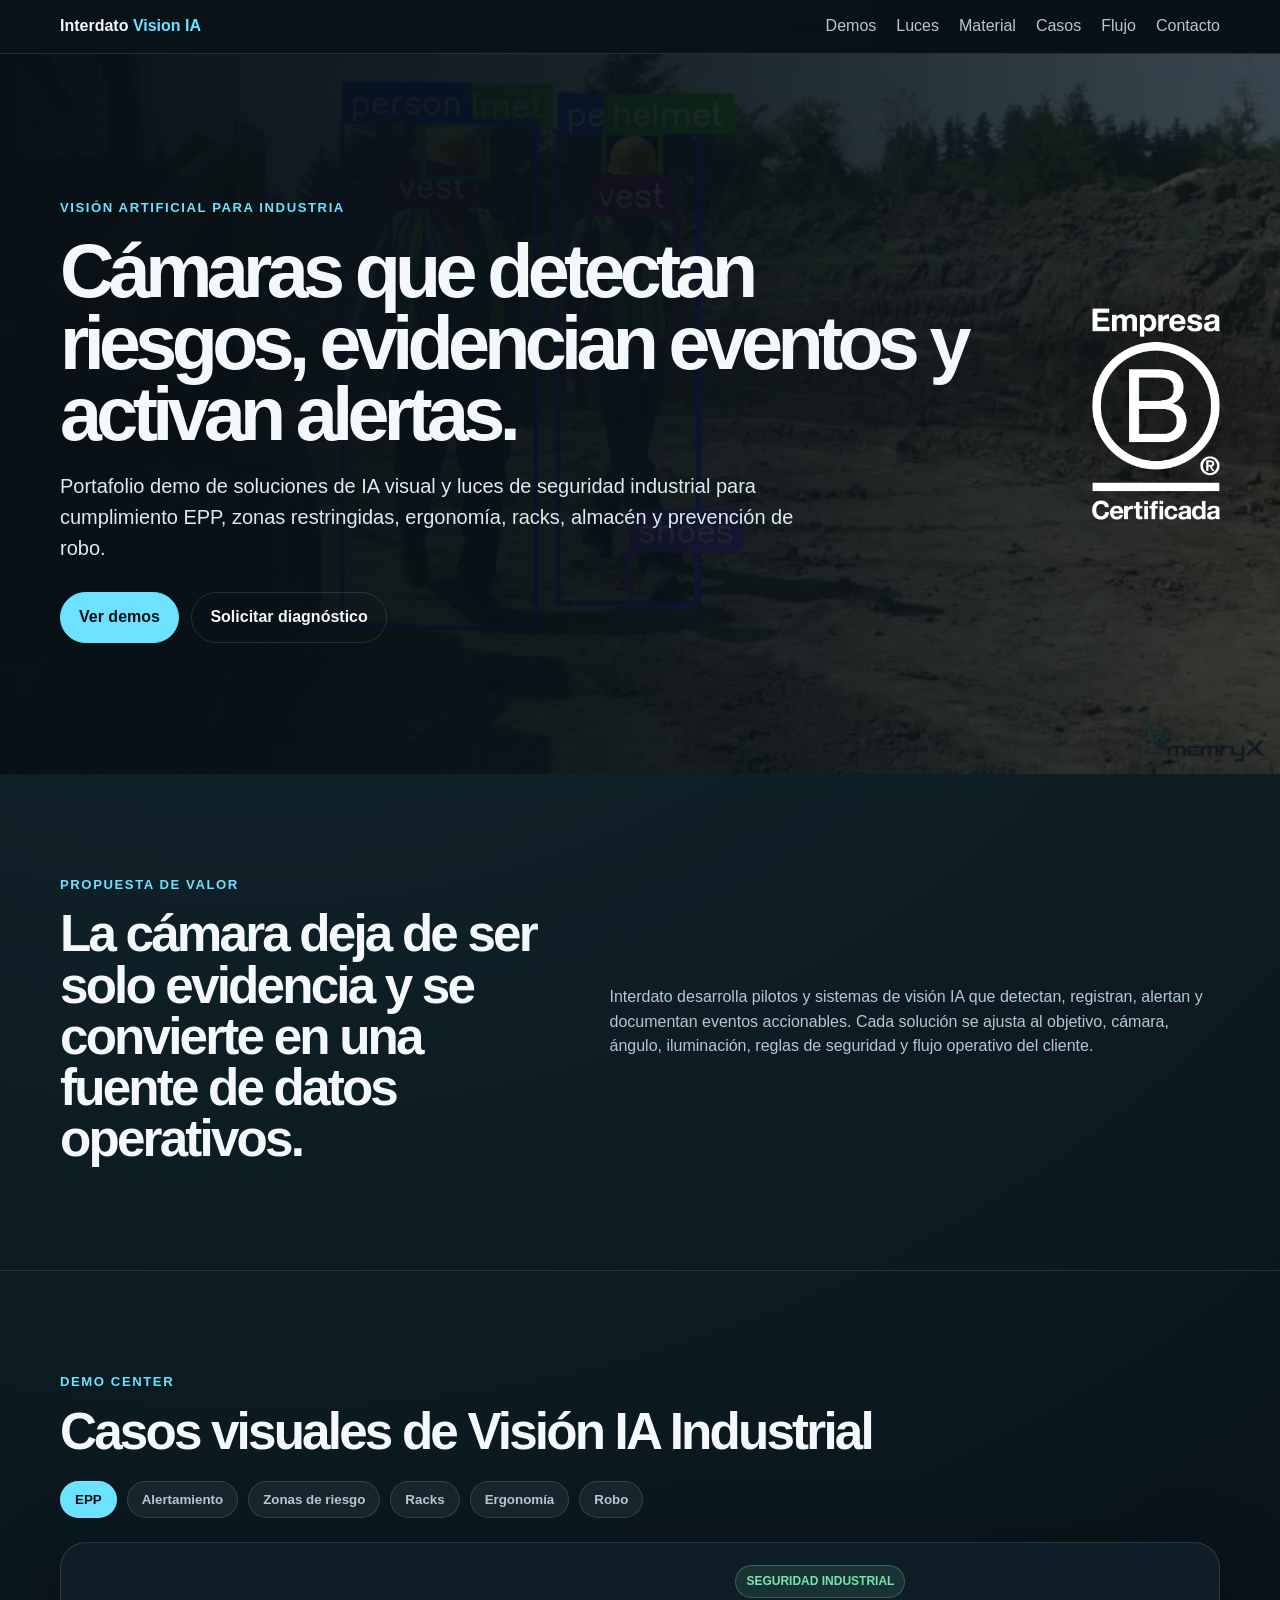
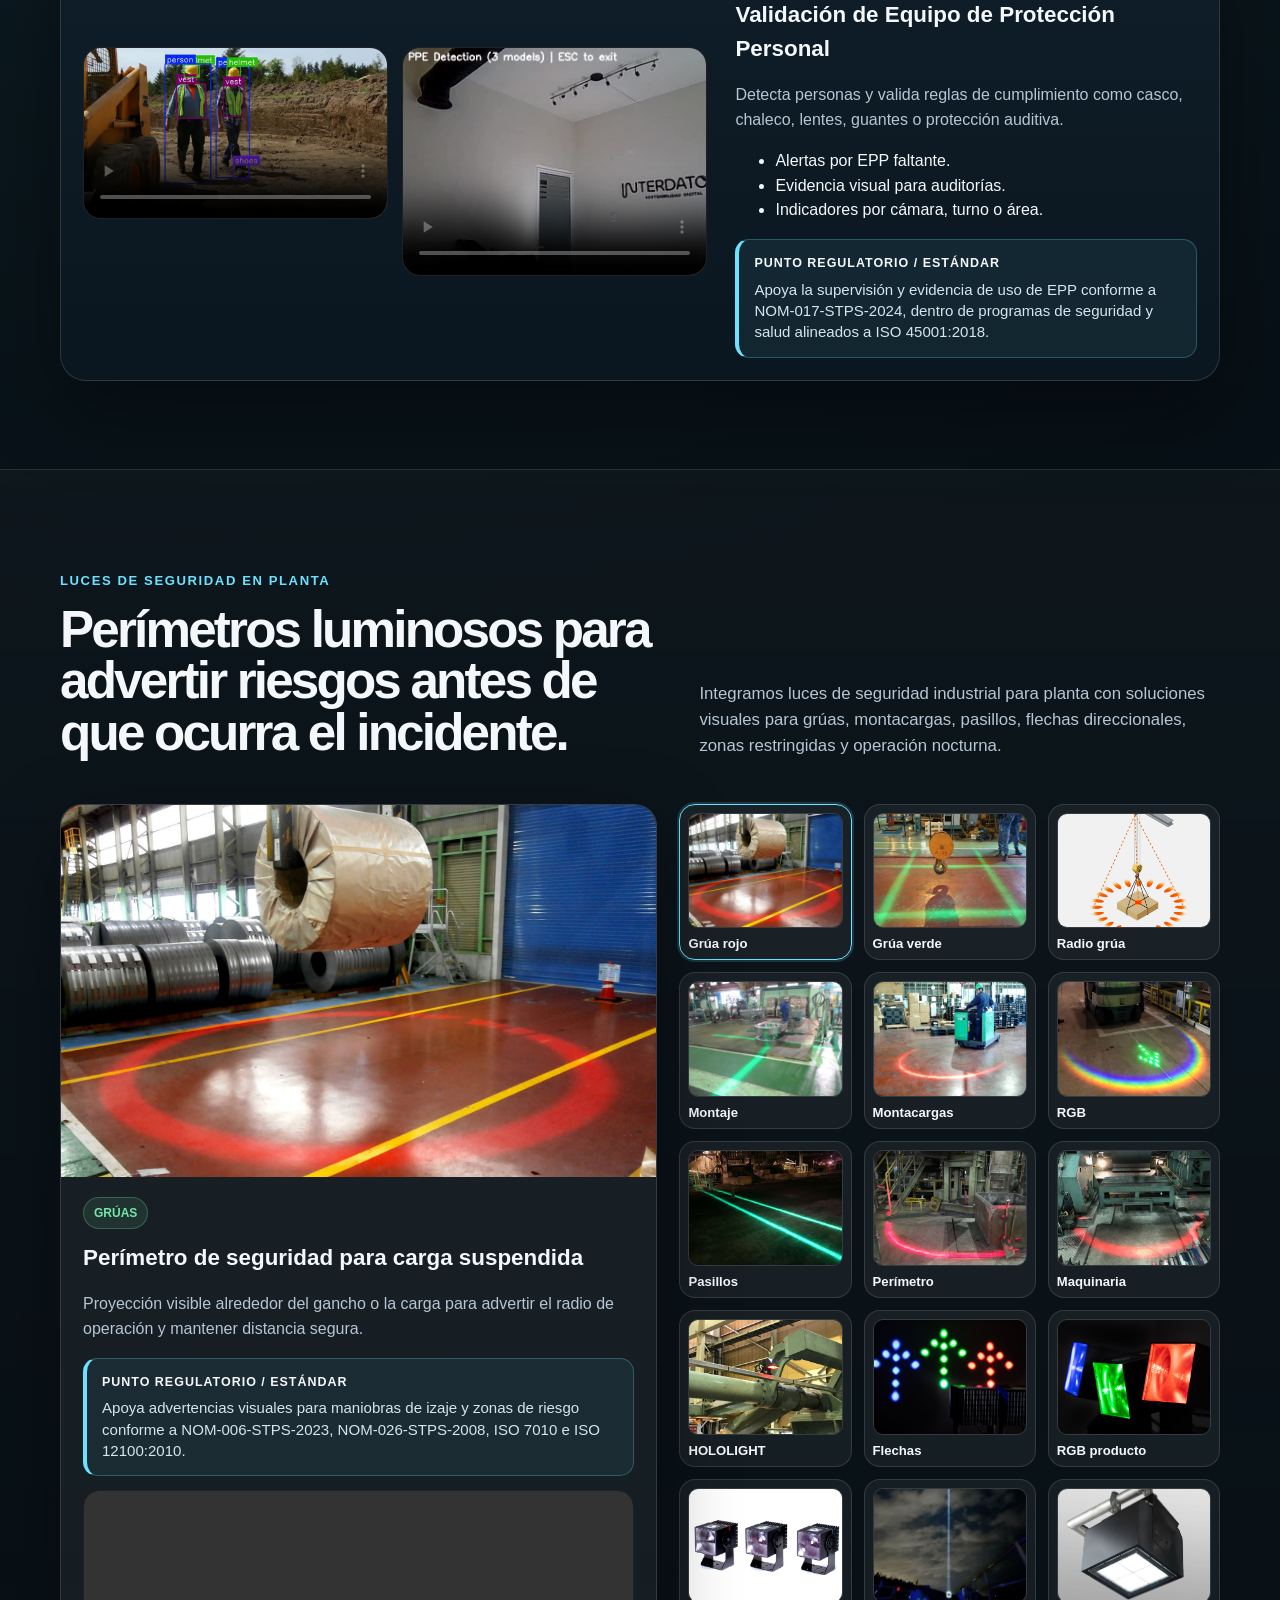
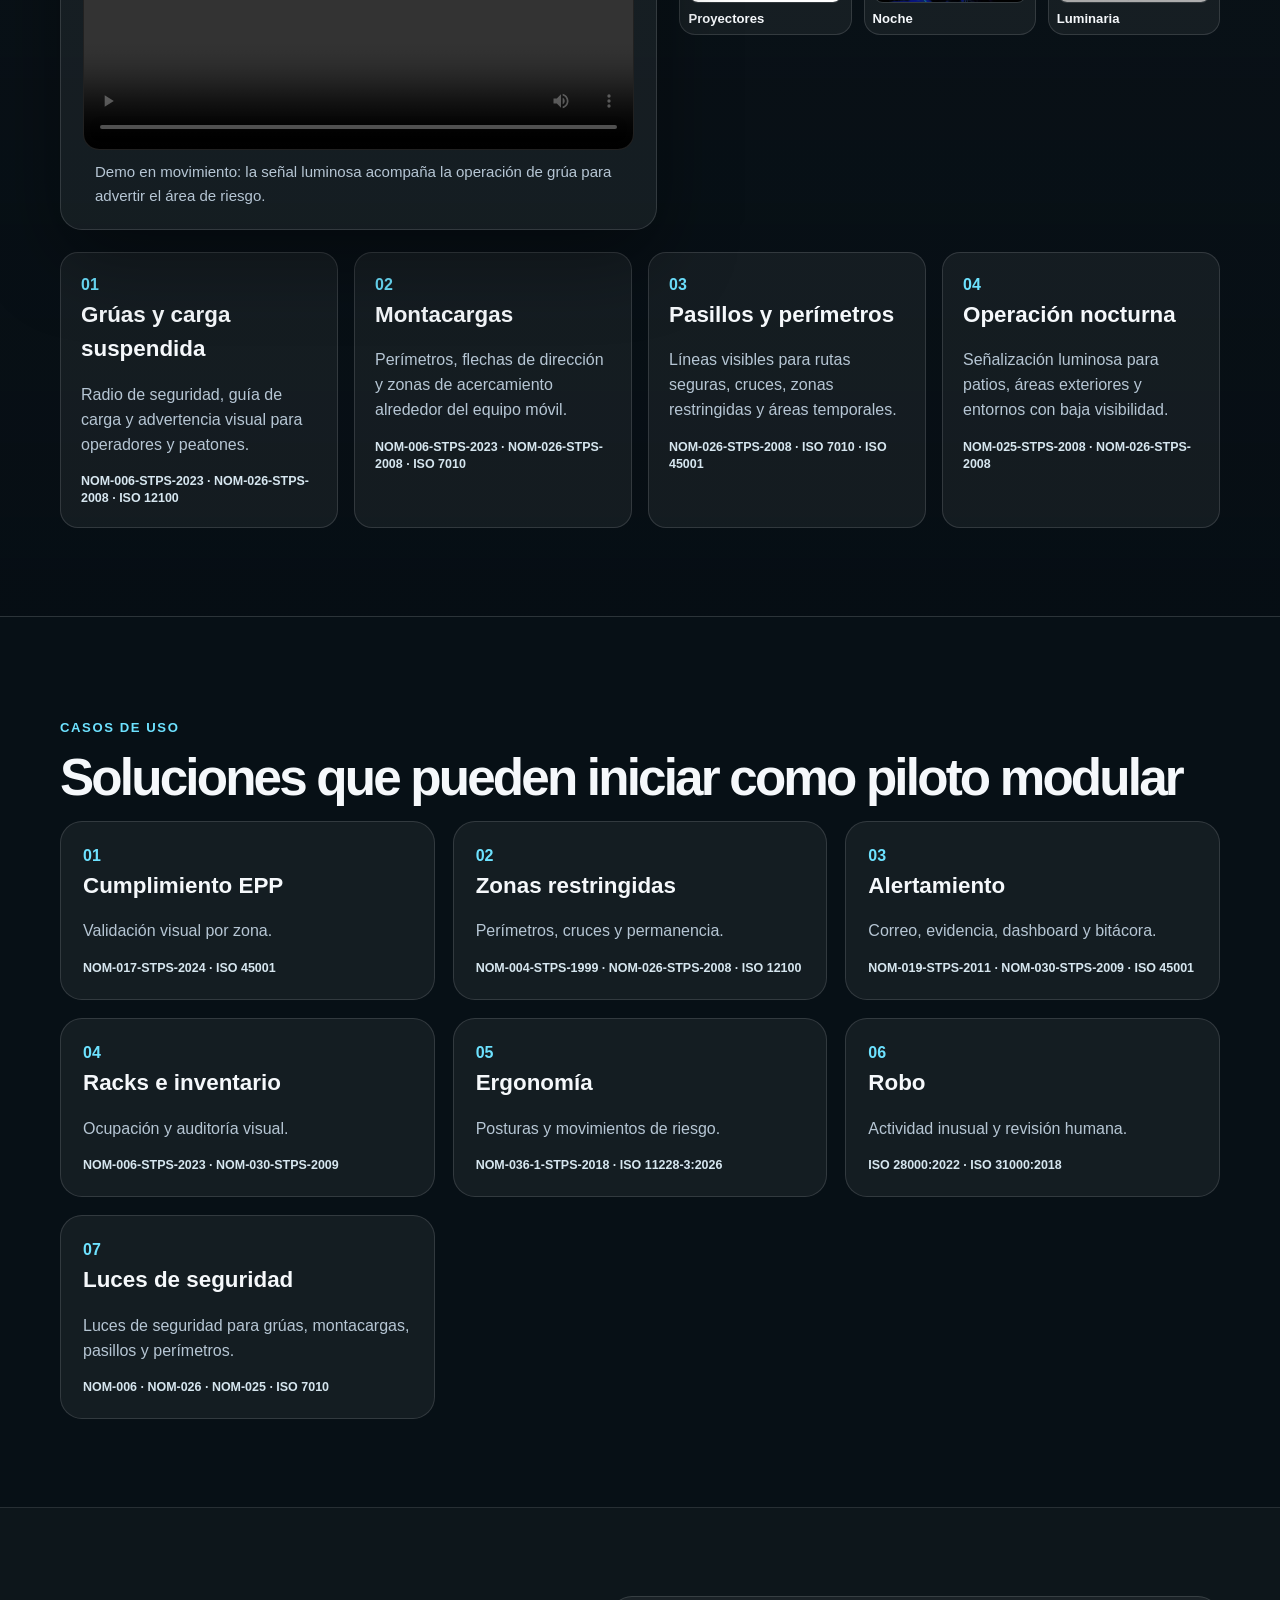
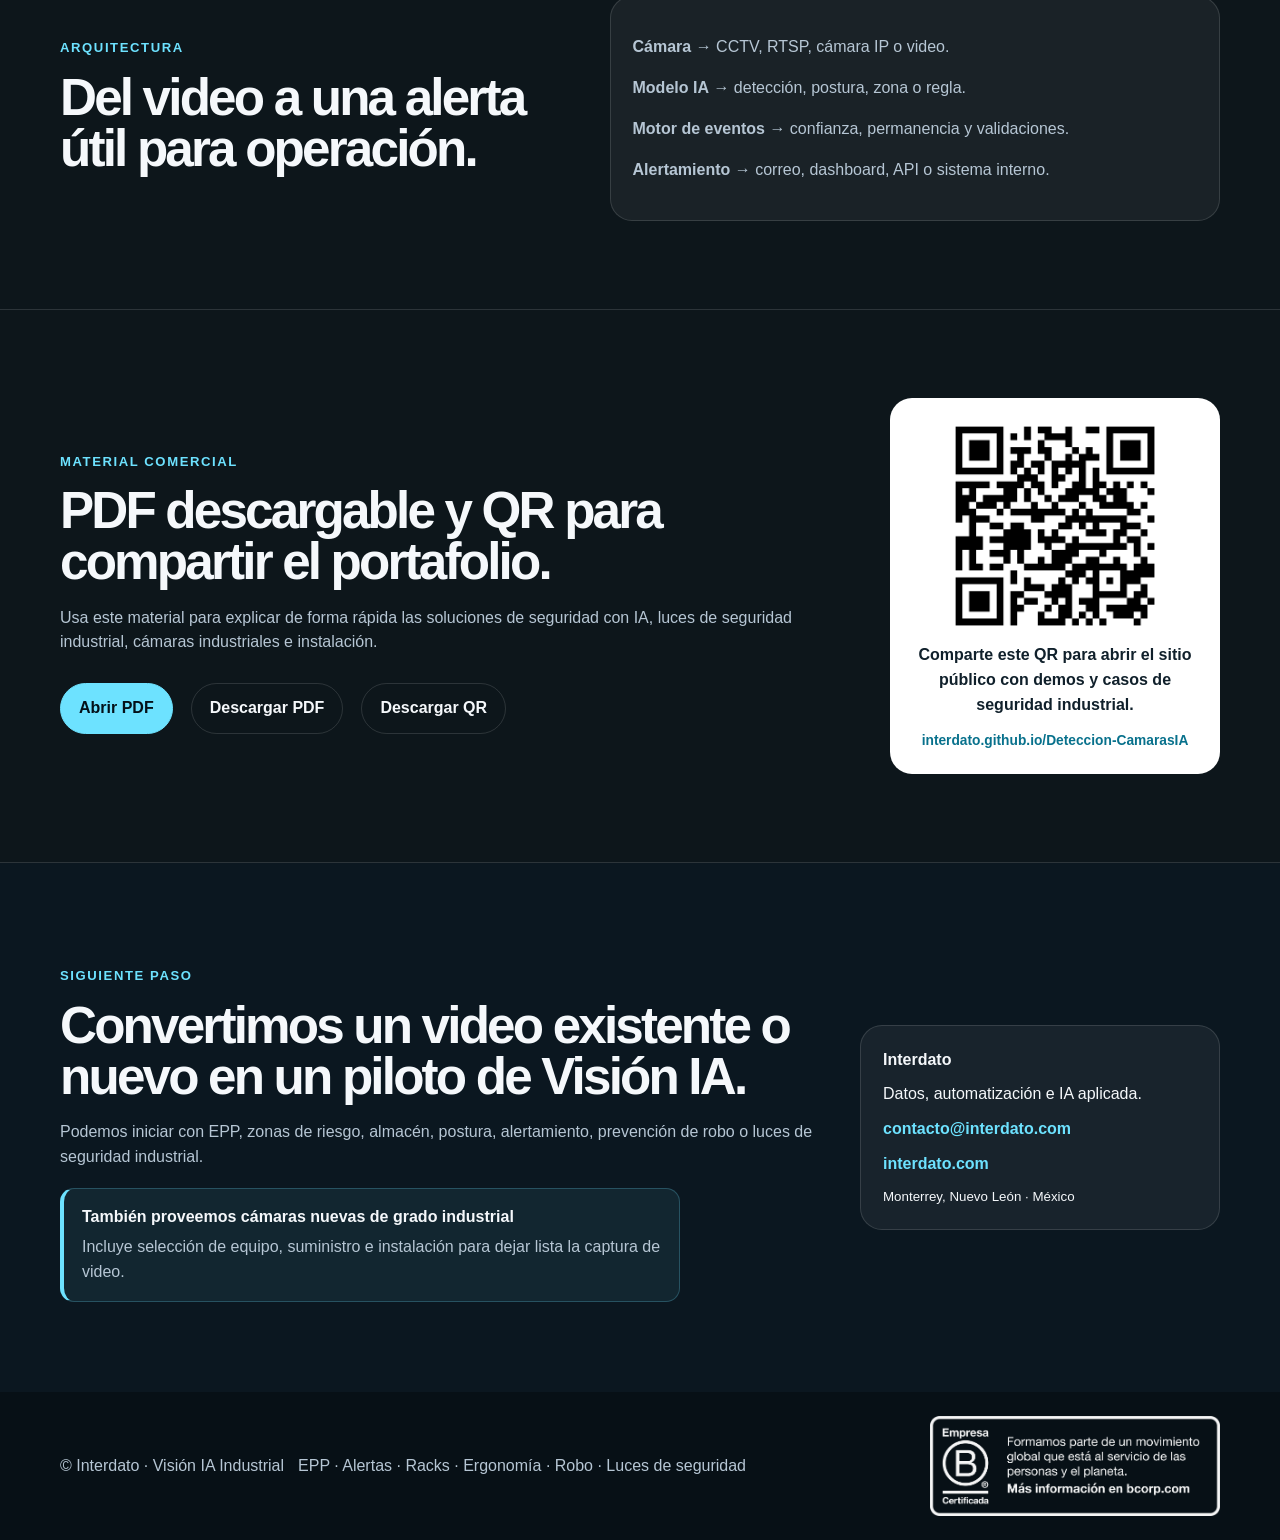
==== commit 55d93faa: "Agrega identidad de Empresa B al sitio" ====
--- a/index.html
+++ b/index.html
@@ -6,7 +6,7 @@
     <title>Interdato | Visión IA Industrial</title>
     <meta name="description" content="Portafolio demo de soluciones con visión IA para EPP, alertamiento, zonas de riesgo, racks, ergonomía y detección de robo.">
     <link rel="stylesheet" href="styles.css">
-    <link rel="stylesheet" href="photonics.css">
+    <link rel="stylesheet" href="luces.css">
     <link rel="stylesheet" href="material.css">
   </head>
   <body>
@@ -31,6 +31,13 @@
       </video>
       <div class="shade"></div>
       <div class="container hero-content">
+        <img
+          class="hero-b-corp"
+          src="assets/images/brand/empresa-b-certificada-white.png"
+          alt="Empresa B Certificada"
+          width="405"
+          height="667"
+        >
         <p class="eyebrow">Visión artificial para industria</p>
         <h1>Cámaras que detectan riesgos, evidencian eventos y activan alertas.</h1>
         <p class="lead">Portafolio demo de soluciones de IA visual y luces de seguridad industrial para cumplimiento EPP, zonas restringidas, ergonomía, racks, almacén y prevención de robo.</p>
@@ -438,6 +445,14 @@
       <div class="container footer">
         © Interdato · Visión IA Industrial
         <span>EPP · Alertas · Racks · Ergonomía · Robo · Luces de seguridad</span>
+        <img
+          class="footer-b-corp"
+          src="assets/images/brand/empresa-b-personas-planeta-white.png"
+          alt="Personas y el planeta. Negocios como una fuerza para el bien."
+          width="2553"
+          height="884"
+          loading="lazy"
+        >
       </div>
     </footer>
 
--- a/styles.css
+++ b/styles.css
@@ -1,2 +1,3 @@
 :root{--bg:#071016;--bg2:#0b1720;--card:#101e2a;--text:#f5f8fb;--muted:#b6c6d4;--cyan:#6de2ff;--green:#74e6a8;--line:rgba(255,255,255,.13);--shadow:0 28px 80px rgba(0,0,0,.38)}*{box-sizing:border-box}html{scroll-behavior:smooth}body{margin:0;background:radial-gradient(circle at 20% 0%,rgba(109,226,255,.12),transparent 35%),var(--bg);color:var(--text);font-family:Arial,Helvetica,sans-serif;line-height:1.55}a{color:inherit;text-decoration:none}img,video{max-width:100%;display:block}.container{width:min(1160px,92vw);margin:auto}nav{position:sticky;top:0;z-index:20;background:rgba(7,16,22,.86);backdrop-filter:blur(16px);border-bottom:1px solid var(--line)}.nav{display:flex;justify-content:space-between;align-items:center;padding:14px 0}.brand{font-weight:900}.brand span{color:var(--cyan)}#links{display:flex;gap:20px;color:var(--muted)}#menu{display:none}.hero{position:relative;min-height:720px;display:grid;align-items:center;overflow:hidden}.hero video{position:absolute;inset:0;width:100%;height:100%;object-fit:cover;opacity:.48}.shade{position:absolute;inset:0;background:linear-gradient(90deg,rgba(7,16,22,.98),rgba(7,16,22,.84) 48%,rgba(7,16,22,.45))}.hero-content{position:relative;z-index:1}.eyebrow,.kicker{font-weight:900;color:var(--cyan);text-transform:uppercase;letter-spacing:.12em;font-size:.82rem}h1{font-size:clamp(2.5rem,5.9vw,5.6rem);line-height:.95;letter-spacing:-.075em;max-width:930px;margin:18px 0}h2{font-size:clamp(2rem,4vw,3.4rem);line-height:1;letter-spacing:-.055em;margin:0 0 18px}h3{font-size:1.4rem;margin:0 0 10px}p{color:var(--muted)}.lead{font-size:1.25rem;color:#dceaf2;max-width:760px}.btn{display:inline-flex;margin:8px 8px 0 0;border:1px solid var(--line);border-radius:999px;padding:12px 18px;font-weight:900;cursor:pointer}.primary{background:var(--cyan);color:#041018;border-color:var(--cyan)}.section{padding:88px 0;border-bottom:1px solid var(--line)}.intro{display:grid;grid-template-columns:.9fr 1.1fr;gap:50px;align-items:center}.tabs{display:flex;gap:10px;flex-wrap:wrap;margin:24px 0}.tabs button{border:1px solid var(--line);background:rgba(255,255,255,.06);color:var(--muted);border-radius:999px;padding:10px 14px;font-weight:900;cursor:pointer}.tabs .active{background:var(--cyan);color:#041018}.panel{display:none;grid-template-columns:1.15fr .85fr;gap:28px;align-items:center;background:linear-gradient(180deg,rgba(16,30,42,.95),rgba(11,23,32,.94));border:1px solid var(--line);border-radius:26px;padding:22px;box-shadow:var(--shadow)}.panel.active{display:grid}.panel video,.panel img{border-radius:18px;border:1px solid var(--line);background:#000}.videos,.alertgrid{display:grid;grid-template-columns:1fr 1fr;gap:14px}.tag{display:inline-flex;color:var(--green);background:rgba(116,230,168,.1);border:1px solid rgba(116,230,168,.28);padding:6px 10px;border-radius:999px;font-size:.75rem;font-weight:900;text-transform:uppercase}.event{margin-top:16px;padding:14px;border-radius:16px;border:1px solid rgba(109,226,255,.28);background:rgba(109,226,255,.08)}.grid{display:grid;grid-template-columns:repeat(3,1fr);gap:18px}.grid article,.card,.steps{border:1px solid var(--line);background:rgba(255,255,255,.055);border-radius:22px;padding:22px}.grid b{color:var(--cyan)}.flow{background:rgba(255,255,255,.025)}.cta{padding:90px 0;background:var(--bg2)}.contact{display:grid;grid-template-columns:1fr 360px;gap:34px;align-items:center}.card{display:grid;gap:10px}.card a{color:var(--cyan);font-weight:900}.footer{display:flex;justify-content:space-between;gap:14px;padding:24px 0;color:var(--muted);flex-wrap:wrap}.rack-demo,.ergo-demo{display:grid;gap:14px}.rack-states{display:grid;grid-template-columns:repeat(3,1fr);gap:10px}.rack-state{display:flex;align-items:center;justify-content:center;min-height:44px;border-radius:14px;border:1px solid var(--line);font-weight:900;text-align:center}.rack-state.full{color:#6de2ff;background:rgba(109,226,255,.12);border-color:rgba(109,226,255,.36)}.rack-state.space{color:#74e6a8;background:rgba(116,230,168,.12);border-color:rgba(116,230,168,.36)}.rack-state.empty{color:#ffc857;background:rgba(255,200,87,.12);border-color:rgba(255,200,87,.36)}.rack-demo video,.ergo-demo video,.ergo-demo img{max-height:230px;object-fit:cover;width:100%}@media(max-width:900px){#menu{display:block;background:transparent;color:var(--text);border:1px solid var(--line);border-radius:10px;padding:8px}#links{display:none;position:absolute;left:4vw;right:4vw;top:62px;flex-direction:column;background:var(--bg2);border:1px solid var(--line);border-radius:18px;padding:16px}#links.open{display:flex}.hero{min-height:620px}.intro,.panel,.contact{grid-template-columns:1fr}.grid{grid-template-columns:1fr 1fr}.videos,.alertgrid{grid-template-columns:1fr}}@media(max-width:620px){.grid{grid-template-columns:1fr}.rack-states{grid-template-columns:1fr}h1{font-size:2.55rem}.section{padding:64px 0}}
 .standard-note{margin-top:16px;padding:14px 15px;border:1px solid rgba(109,226,255,.26);border-left:4px solid var(--cyan);border-radius:14px;background:rgba(109,226,255,.075)}.standard-note b{display:block;margin-bottom:5px;color:var(--text);font-size:.78rem;letter-spacing:.08em;text-transform:uppercase}.standard-note p{margin:0;color:#d6e6ef;font-size:.94rem;line-height:1.42}.light-standard{margin-top:14px}.standard-chip{display:block;margin-top:14px;color:#d6e6ef;font-size:.78rem;font-weight:900;line-height:1.35}
+.hero-content{padding-right:180px}.hero-b-corp{position:absolute;top:50%;right:0;width:clamp(92px,10vw,128px);height:auto;transform:translateY(-50%);filter:drop-shadow(0 18px 34px rgba(0,0,0,.34))}.footer{align-items:center}.footer-b-corp{width:min(290px,100%);height:auto;object-fit:contain;margin-left:auto;opacity:.96}@media(max-width:900px){.hero-content{padding-right:0}.hero-b-corp{position:static;width:92px;margin:0 0 22px;transform:none}.footer-b-corp{margin-left:0}}@media(max-width:620px){.footer{align-items:flex-start;flex-direction:column}.footer-b-corp{width:min(260px,78vw)}}
--- a/luces.css
+++ b/luces.css
@@ -0,0 +1 @@
+.lights-section{background:linear-gradient(180deg,rgba(255,255,255,.025),rgba(6,13,19,.68))}.lights-header{display:grid;grid-template-columns:1fr .86fr;gap:34px;align-items:end;margin-bottom:28px}.lights-header p:last-child{font-size:1.05rem}.lights-demo{display:grid;grid-template-columns:1.05fr .95fr;gap:22px;align-items:start}.lights-stage{position:sticky;top:92px;border:1px solid var(--line);border-radius:22px;background:rgba(255,255,255,.055);overflow:hidden;box-shadow:var(--shadow)}.lights-stage img{width:100%;aspect-ratio:16/10;object-fit:cover;border:0;border-radius:0}.light-caption{padding:20px 22px 14px}.light-caption h3{margin-top:12px}.light-video{display:grid;gap:10px;padding:0 22px 22px}.light-video video{width:100%;max-height:260px;object-fit:cover;border:1px solid var(--line);border-radius:16px;background:#000}.light-video p{margin:0;padding:0 12px;font-size:.94rem}.light-thumbs{display:grid;grid-template-columns:repeat(3,1fr);gap:12px}.light-thumbs button{display:grid;gap:8px;min-height:138px;border:1px solid var(--line);border-radius:16px;background:rgba(255,255,255,.055);color:var(--text);padding:8px;cursor:pointer;text-align:left}.light-thumbs button.active{border-color:var(--cyan);box-shadow:0 0 0 2px rgba(109,226,255,.16)}.light-thumbs img{width:100%;aspect-ratio:4/3;object-fit:cover;border-radius:10px;border:1px solid var(--line)}.light-thumbs span{font-size:.82rem;font-weight:900;line-height:1.15}.light-cases{display:grid;grid-template-columns:repeat(4,1fr);gap:16px;margin-top:22px}.light-cases article{border:1px solid var(--line);border-radius:18px;background:rgba(255,255,255,.055);padding:20px}.light-cases b{color:var(--cyan)}.camera-note{display:grid;gap:6px;margin-top:18px;max-width:620px;padding:16px 18px;border:1px solid rgba(109,226,255,.24);border-left:4px solid var(--cyan);border-radius:14px;background:rgba(109,226,255,.075)}.camera-note strong{color:var(--text)}.camera-note span{color:var(--muted)}@media(max-width:980px){.lights-header,.lights-demo{grid-template-columns:1fr}.lights-stage{position:relative;top:auto}.light-cases{grid-template-columns:1fr 1fr}}@media(max-width:620px){.light-thumbs,.light-cases{grid-template-columns:1fr}.light-thumbs button{grid-template-columns:120px 1fr;align-items:center;min-height:auto}.light-thumbs img{aspect-ratio:1.25/1}}
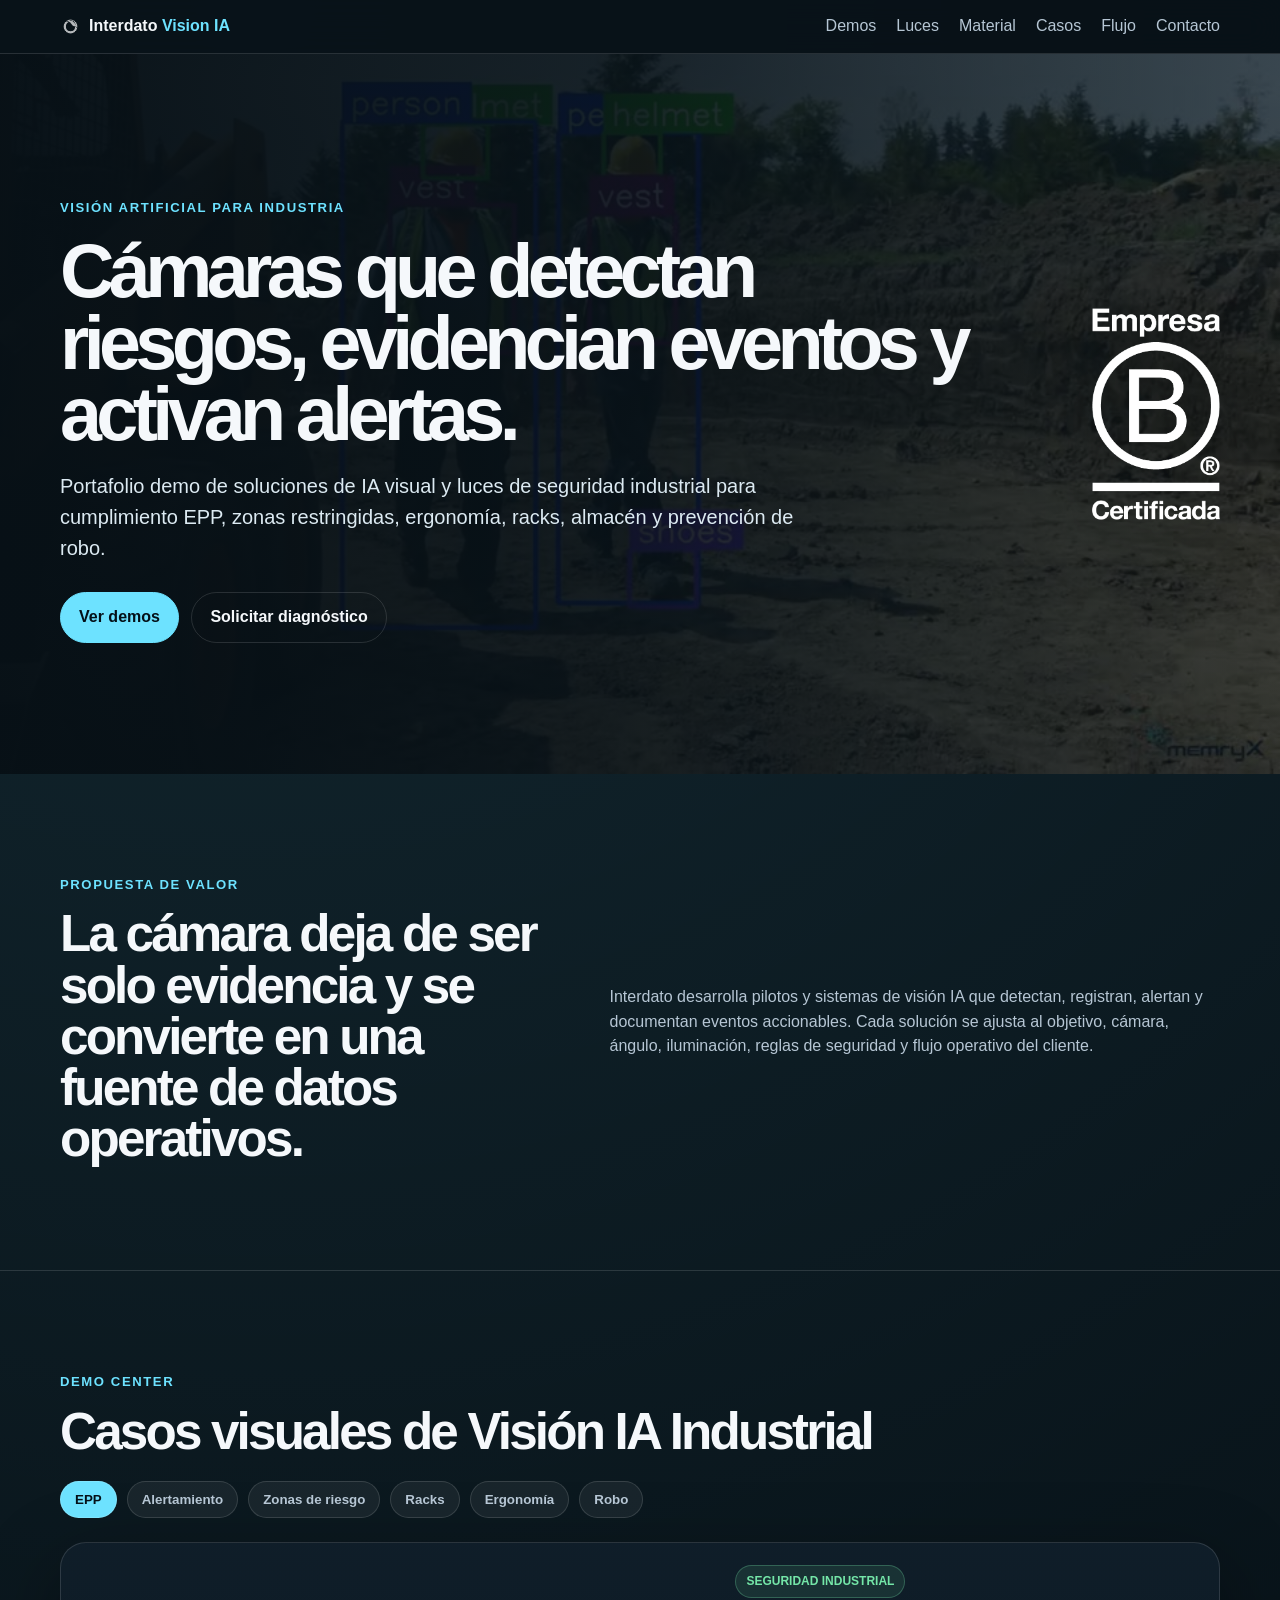
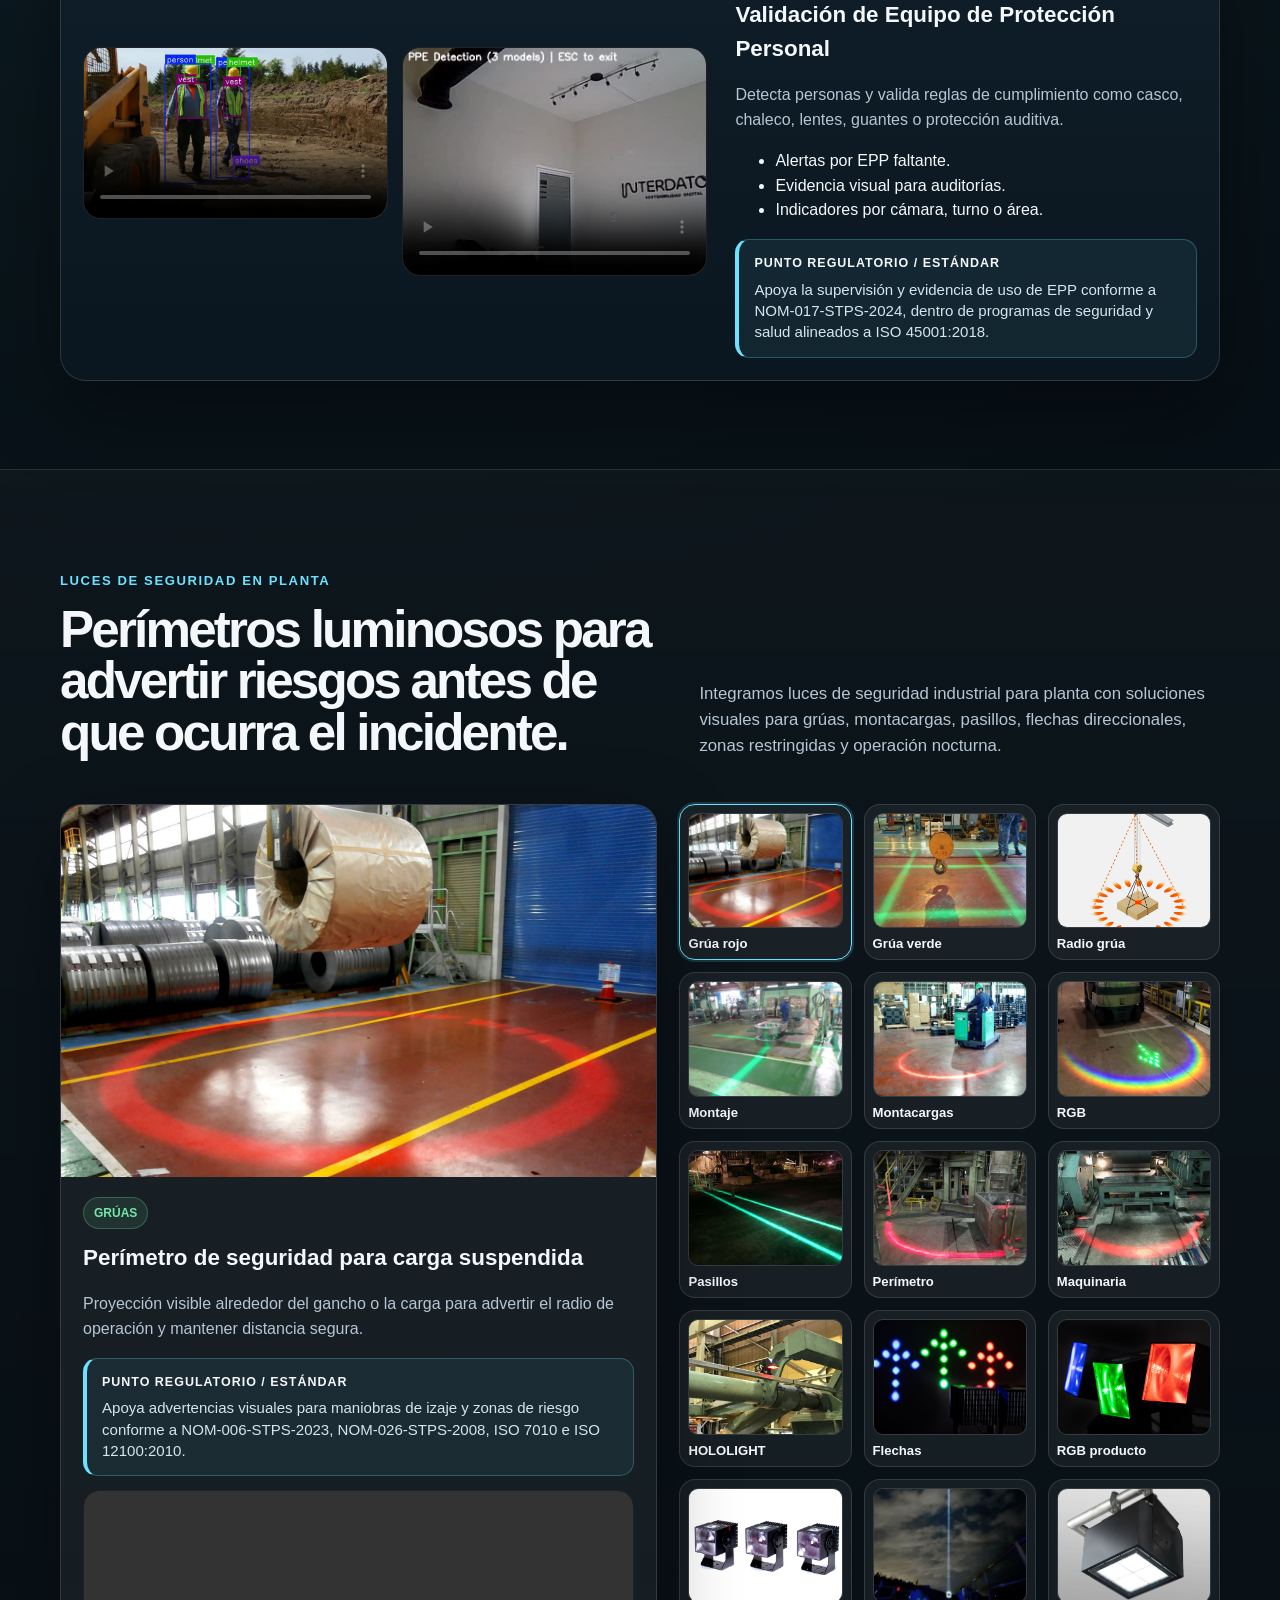
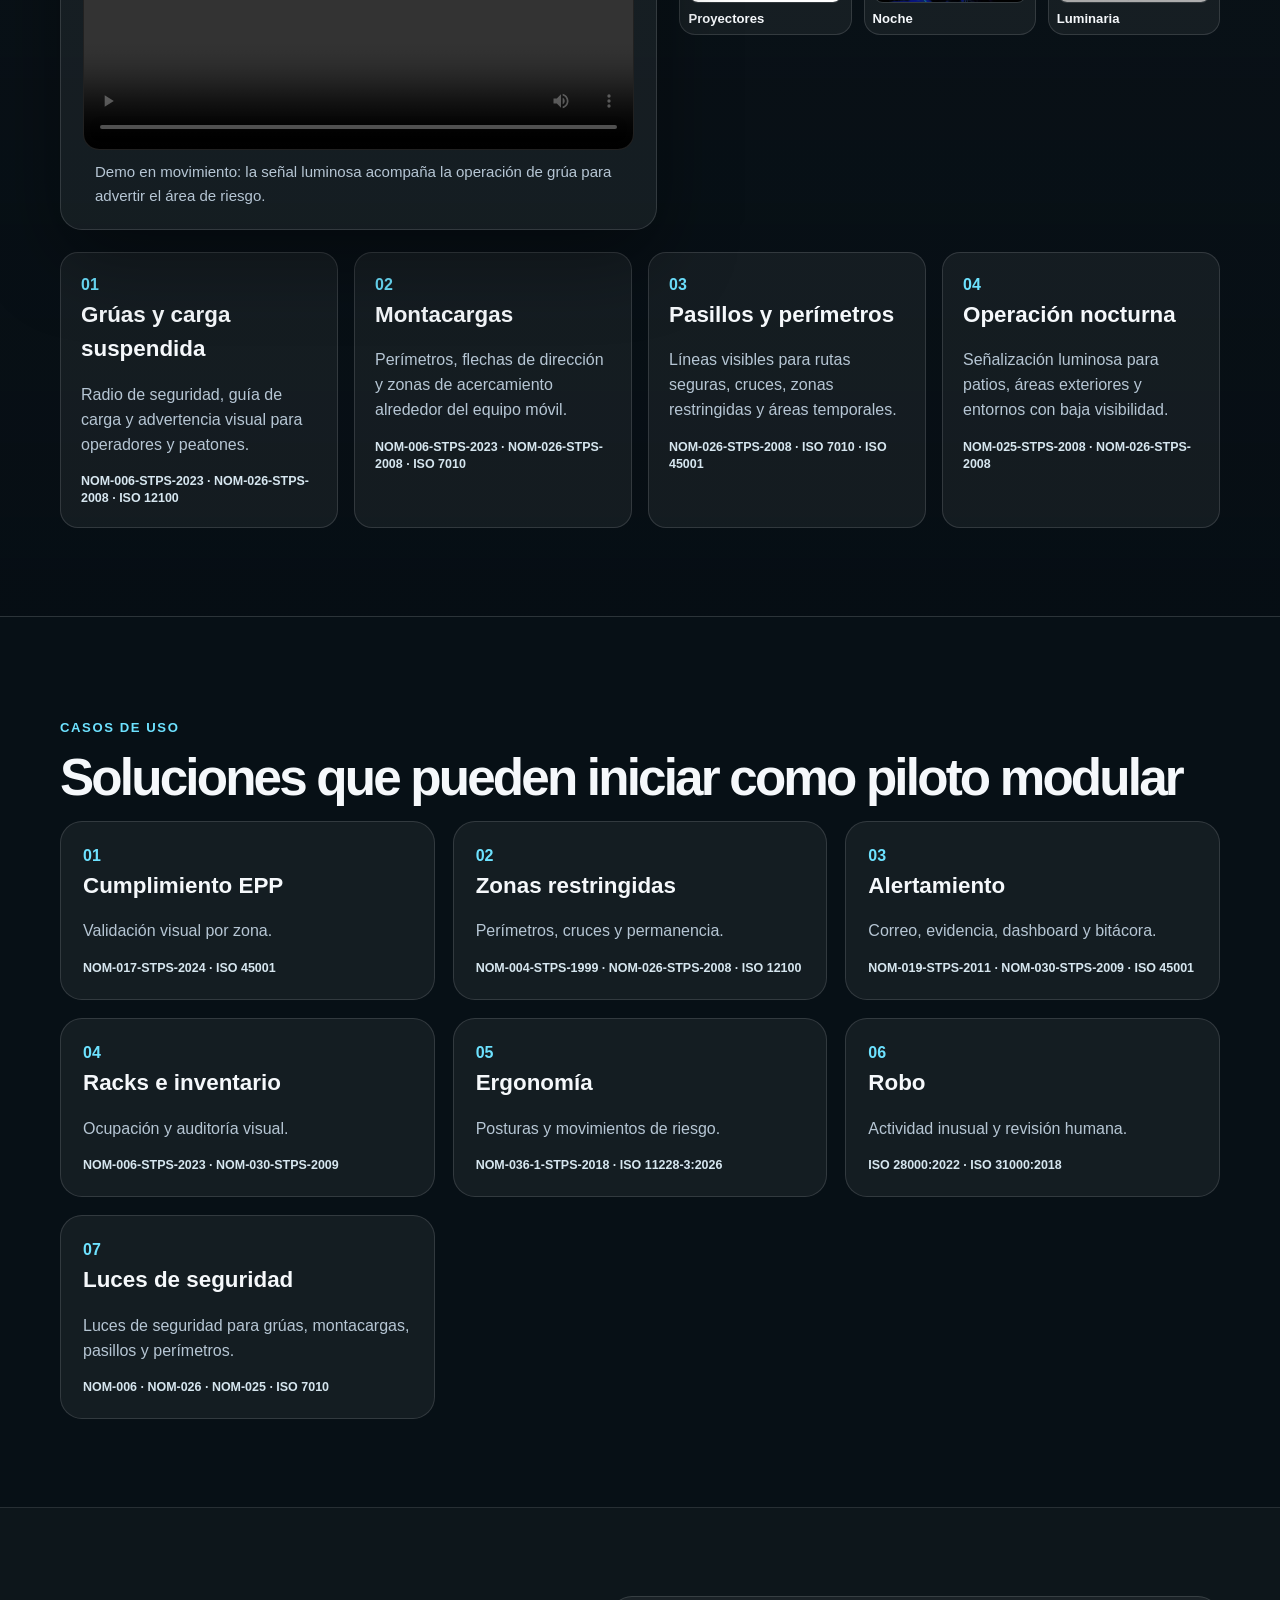
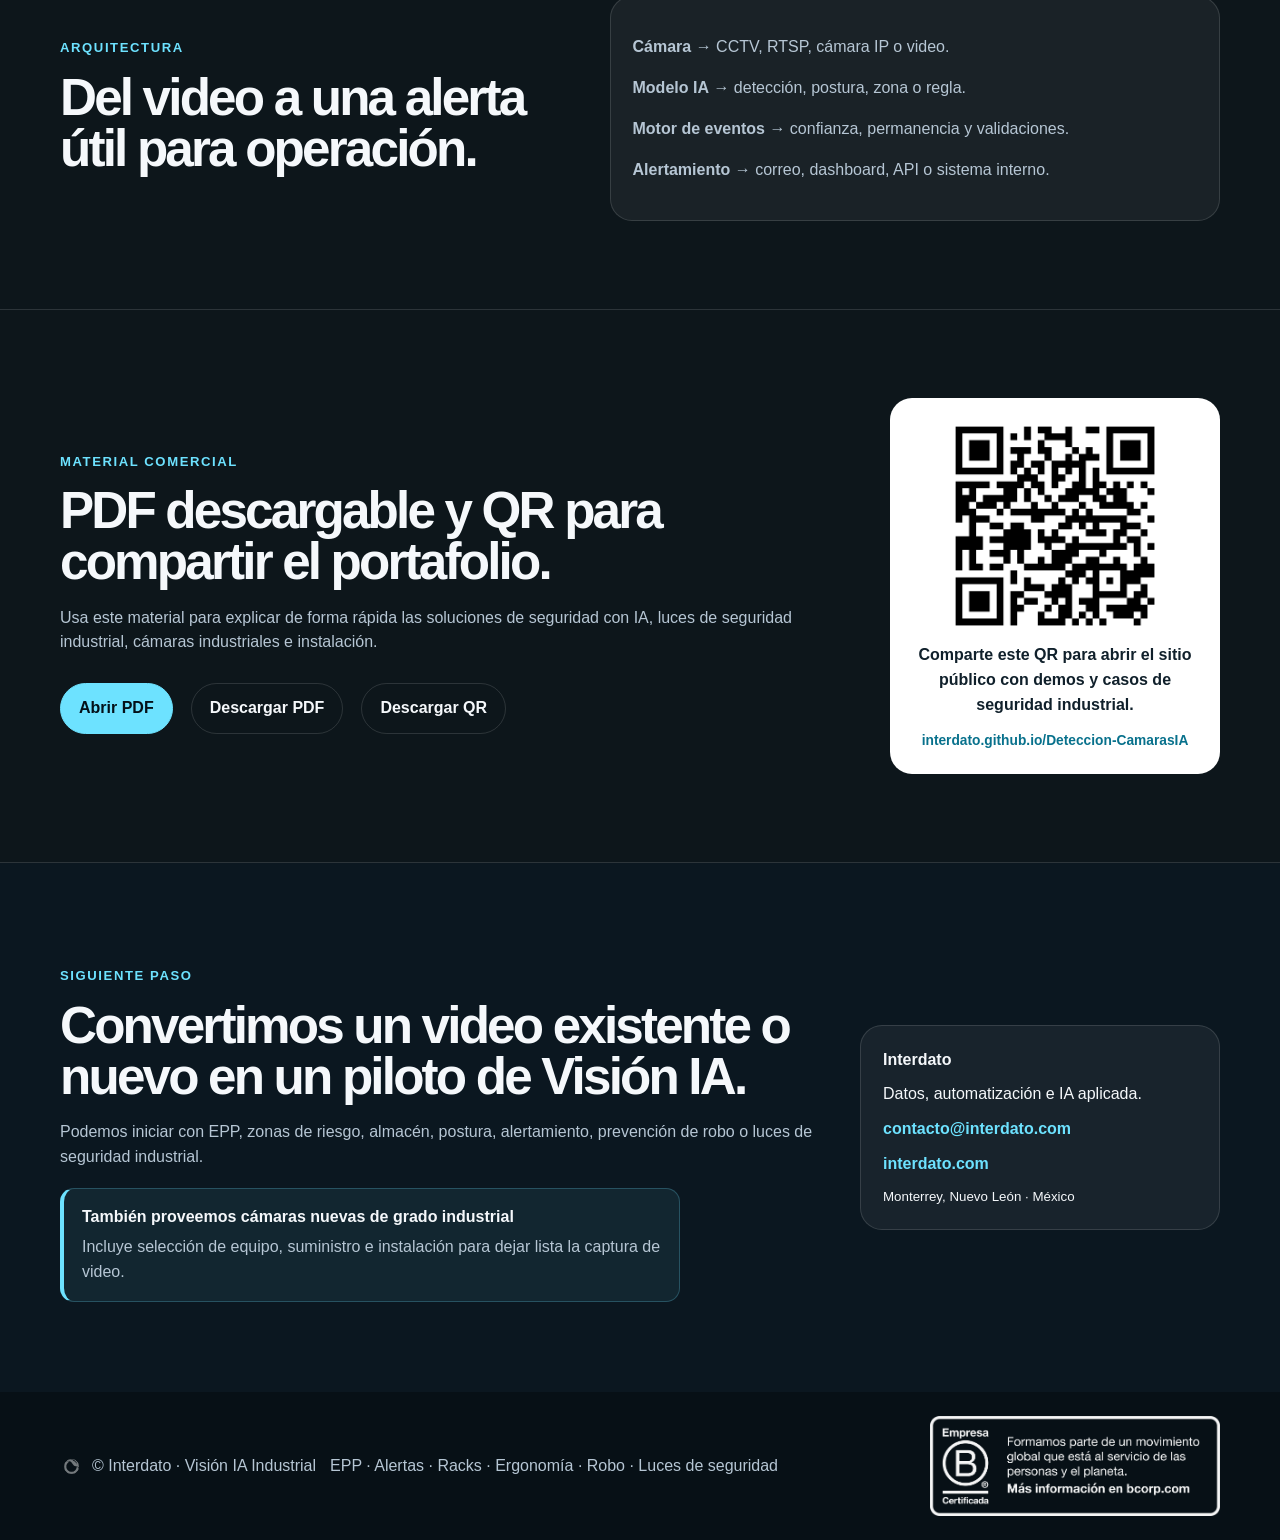
==== commit 67c036de: "Agrega sello de Interdato como favicon" ====
--- a/index.html
+++ b/index.html
@@ -5,6 +5,8 @@
     <meta name="viewport" content="width=device-width,initial-scale=1">
     <title>Interdato | Visión IA Industrial</title>
     <meta name="description" content="Portafolio demo de soluciones con visión IA para EPP, alertamiento, zonas de riesgo, racks, ergonomía y detección de robo.">
+    <link rel="icon" type="image/png" href="assets/images/brand/interdato-sello.png">
+    <link rel="apple-touch-icon" href="assets/images/brand/interdato-sello.png">
     <link rel="stylesheet" href="styles.css">
     <link rel="stylesheet" href="luces.css">
     <link rel="stylesheet" href="material.css">
@@ -12,7 +14,17 @@
   <body>
     <nav>
       <div class="container nav">
-        <a class="brand" href="#inicio">Interdato <span>Vision IA</span></a>
+        <a class="brand" href="#inicio">
+          <img
+            class="brand-mark"
+            src="assets/images/brand/interdato-sello.png"
+            alt=""
+            width="4501"
+            height="4501"
+            aria-hidden="true"
+          >
+          <span class="brand-name">Interdato <span>Vision IA</span></span>
+        </a>
         <button id="menu">☰</button>
         <div id="links">
           <a href="#demos">Demos</a>
@@ -443,7 +455,18 @@
 
     <footer>
       <div class="container footer">
-        © Interdato · Visión IA Industrial
+        <span class="footer-signature">
+          <img
+            class="footer-mark"
+            src="assets/images/brand/interdato-sello.png"
+            alt=""
+            width="4501"
+            height="4501"
+            aria-hidden="true"
+            loading="lazy"
+          >
+          <span>© Interdato · Visión IA Industrial</span>
+        </span>
         <span>EPP · Alertas · Racks · Ergonomía · Robo · Luces de seguridad</span>
         <img
           class="footer-b-corp"
--- a/styles.css
+++ b/styles.css
@@ -1,3 +1,4 @@
 :root{--bg:#071016;--bg2:#0b1720;--card:#101e2a;--text:#f5f8fb;--muted:#b6c6d4;--cyan:#6de2ff;--green:#74e6a8;--line:rgba(255,255,255,.13);--shadow:0 28px 80px rgba(0,0,0,.38)}*{box-sizing:border-box}html{scroll-behavior:smooth}body{margin:0;background:radial-gradient(circle at 20% 0%,rgba(109,226,255,.12),transparent 35%),var(--bg);color:var(--text);font-family:Arial,Helvetica,sans-serif;line-height:1.55}a{color:inherit;text-decoration:none}img,video{max-width:100%;display:block}.container{width:min(1160px,92vw);margin:auto}nav{position:sticky;top:0;z-index:20;background:rgba(7,16,22,.86);backdrop-filter:blur(16px);border-bottom:1px solid var(--line)}.nav{display:flex;justify-content:space-between;align-items:center;padding:14px 0}.brand{font-weight:900}.brand span{color:var(--cyan)}#links{display:flex;gap:20px;color:var(--muted)}#menu{display:none}.hero{position:relative;min-height:720px;display:grid;align-items:center;overflow:hidden}.hero video{position:absolute;inset:0;width:100%;height:100%;object-fit:cover;opacity:.48}.shade{position:absolute;inset:0;background:linear-gradient(90deg,rgba(7,16,22,.98),rgba(7,16,22,.84) 48%,rgba(7,16,22,.45))}.hero-content{position:relative;z-index:1}.eyebrow,.kicker{font-weight:900;color:var(--cyan);text-transform:uppercase;letter-spacing:.12em;font-size:.82rem}h1{font-size:clamp(2.5rem,5.9vw,5.6rem);line-height:.95;letter-spacing:-.075em;max-width:930px;margin:18px 0}h2{font-size:clamp(2rem,4vw,3.4rem);line-height:1;letter-spacing:-.055em;margin:0 0 18px}h3{font-size:1.4rem;margin:0 0 10px}p{color:var(--muted)}.lead{font-size:1.25rem;color:#dceaf2;max-width:760px}.btn{display:inline-flex;margin:8px 8px 0 0;border:1px solid var(--line);border-radius:999px;padding:12px 18px;font-weight:900;cursor:pointer}.primary{background:var(--cyan);color:#041018;border-color:var(--cyan)}.section{padding:88px 0;border-bottom:1px solid var(--line)}.intro{display:grid;grid-template-columns:.9fr 1.1fr;gap:50px;align-items:center}.tabs{display:flex;gap:10px;flex-wrap:wrap;margin:24px 0}.tabs button{border:1px solid var(--line);background:rgba(255,255,255,.06);color:var(--muted);border-radius:999px;padding:10px 14px;font-weight:900;cursor:pointer}.tabs .active{background:var(--cyan);color:#041018}.panel{display:none;grid-template-columns:1.15fr .85fr;gap:28px;align-items:center;background:linear-gradient(180deg,rgba(16,30,42,.95),rgba(11,23,32,.94));border:1px solid var(--line);border-radius:26px;padding:22px;box-shadow:var(--shadow)}.panel.active{display:grid}.panel video,.panel img{border-radius:18px;border:1px solid var(--line);background:#000}.videos,.alertgrid{display:grid;grid-template-columns:1fr 1fr;gap:14px}.tag{display:inline-flex;color:var(--green);background:rgba(116,230,168,.1);border:1px solid rgba(116,230,168,.28);padding:6px 10px;border-radius:999px;font-size:.75rem;font-weight:900;text-transform:uppercase}.event{margin-top:16px;padding:14px;border-radius:16px;border:1px solid rgba(109,226,255,.28);background:rgba(109,226,255,.08)}.grid{display:grid;grid-template-columns:repeat(3,1fr);gap:18px}.grid article,.card,.steps{border:1px solid var(--line);background:rgba(255,255,255,.055);border-radius:22px;padding:22px}.grid b{color:var(--cyan)}.flow{background:rgba(255,255,255,.025)}.cta{padding:90px 0;background:var(--bg2)}.contact{display:grid;grid-template-columns:1fr 360px;gap:34px;align-items:center}.card{display:grid;gap:10px}.card a{color:var(--cyan);font-weight:900}.footer{display:flex;justify-content:space-between;gap:14px;padding:24px 0;color:var(--muted);flex-wrap:wrap}.rack-demo,.ergo-demo{display:grid;gap:14px}.rack-states{display:grid;grid-template-columns:repeat(3,1fr);gap:10px}.rack-state{display:flex;align-items:center;justify-content:center;min-height:44px;border-radius:14px;border:1px solid var(--line);font-weight:900;text-align:center}.rack-state.full{color:#6de2ff;background:rgba(109,226,255,.12);border-color:rgba(109,226,255,.36)}.rack-state.space{color:#74e6a8;background:rgba(116,230,168,.12);border-color:rgba(116,230,168,.36)}.rack-state.empty{color:#ffc857;background:rgba(255,200,87,.12);border-color:rgba(255,200,87,.36)}.rack-demo video,.ergo-demo video,.ergo-demo img{max-height:230px;object-fit:cover;width:100%}@media(max-width:900px){#menu{display:block;background:transparent;color:var(--text);border:1px solid var(--line);border-radius:10px;padding:8px}#links{display:none;position:absolute;left:4vw;right:4vw;top:62px;flex-direction:column;background:var(--bg2);border:1px solid var(--line);border-radius:18px;padding:16px}#links.open{display:flex}.hero{min-height:620px}.intro,.panel,.contact{grid-template-columns:1fr}.grid{grid-template-columns:1fr 1fr}.videos,.alertgrid{grid-template-columns:1fr}}@media(max-width:620px){.grid{grid-template-columns:1fr}.rack-states{grid-template-columns:1fr}h1{font-size:2.55rem}.section{padding:64px 0}}
 .standard-note{margin-top:16px;padding:14px 15px;border:1px solid rgba(109,226,255,.26);border-left:4px solid var(--cyan);border-radius:14px;background:rgba(109,226,255,.075)}.standard-note b{display:block;margin-bottom:5px;color:var(--text);font-size:.78rem;letter-spacing:.08em;text-transform:uppercase}.standard-note p{margin:0;color:#d6e6ef;font-size:.94rem;line-height:1.42}.light-standard{margin-top:14px}.standard-chip{display:block;margin-top:14px;color:#d6e6ef;font-size:.78rem;font-weight:900;line-height:1.35}
 .hero-content{padding-right:180px}.hero-b-corp{position:absolute;top:50%;right:0;width:clamp(92px,10vw,128px);height:auto;transform:translateY(-50%);filter:drop-shadow(0 18px 34px rgba(0,0,0,.34))}.footer{align-items:center}.footer-b-corp{width:min(290px,100%);height:auto;object-fit:contain;margin-left:auto;opacity:.96}@media(max-width:900px){.hero-content{padding-right:0}.hero-b-corp{position:static;width:92px;margin:0 0 22px;transform:none}.footer-b-corp{margin-left:0}}@media(max-width:620px){.footer{align-items:flex-start;flex-direction:column}.footer-b-corp{width:min(260px,78vw)}}
+.brand{display:inline-flex;align-items:center;gap:8px}.brand-mark{width:21px;height:21px;object-fit:contain;filter:invert(1);opacity:.7}.brand>.brand-name{color:var(--text);white-space:nowrap}.brand>.brand-name span{color:var(--cyan)}.footer-signature{display:inline-flex;align-items:center;gap:9px}.footer-mark{width:23px;height:23px;object-fit:contain;filter:invert(1);opacity:.44}
